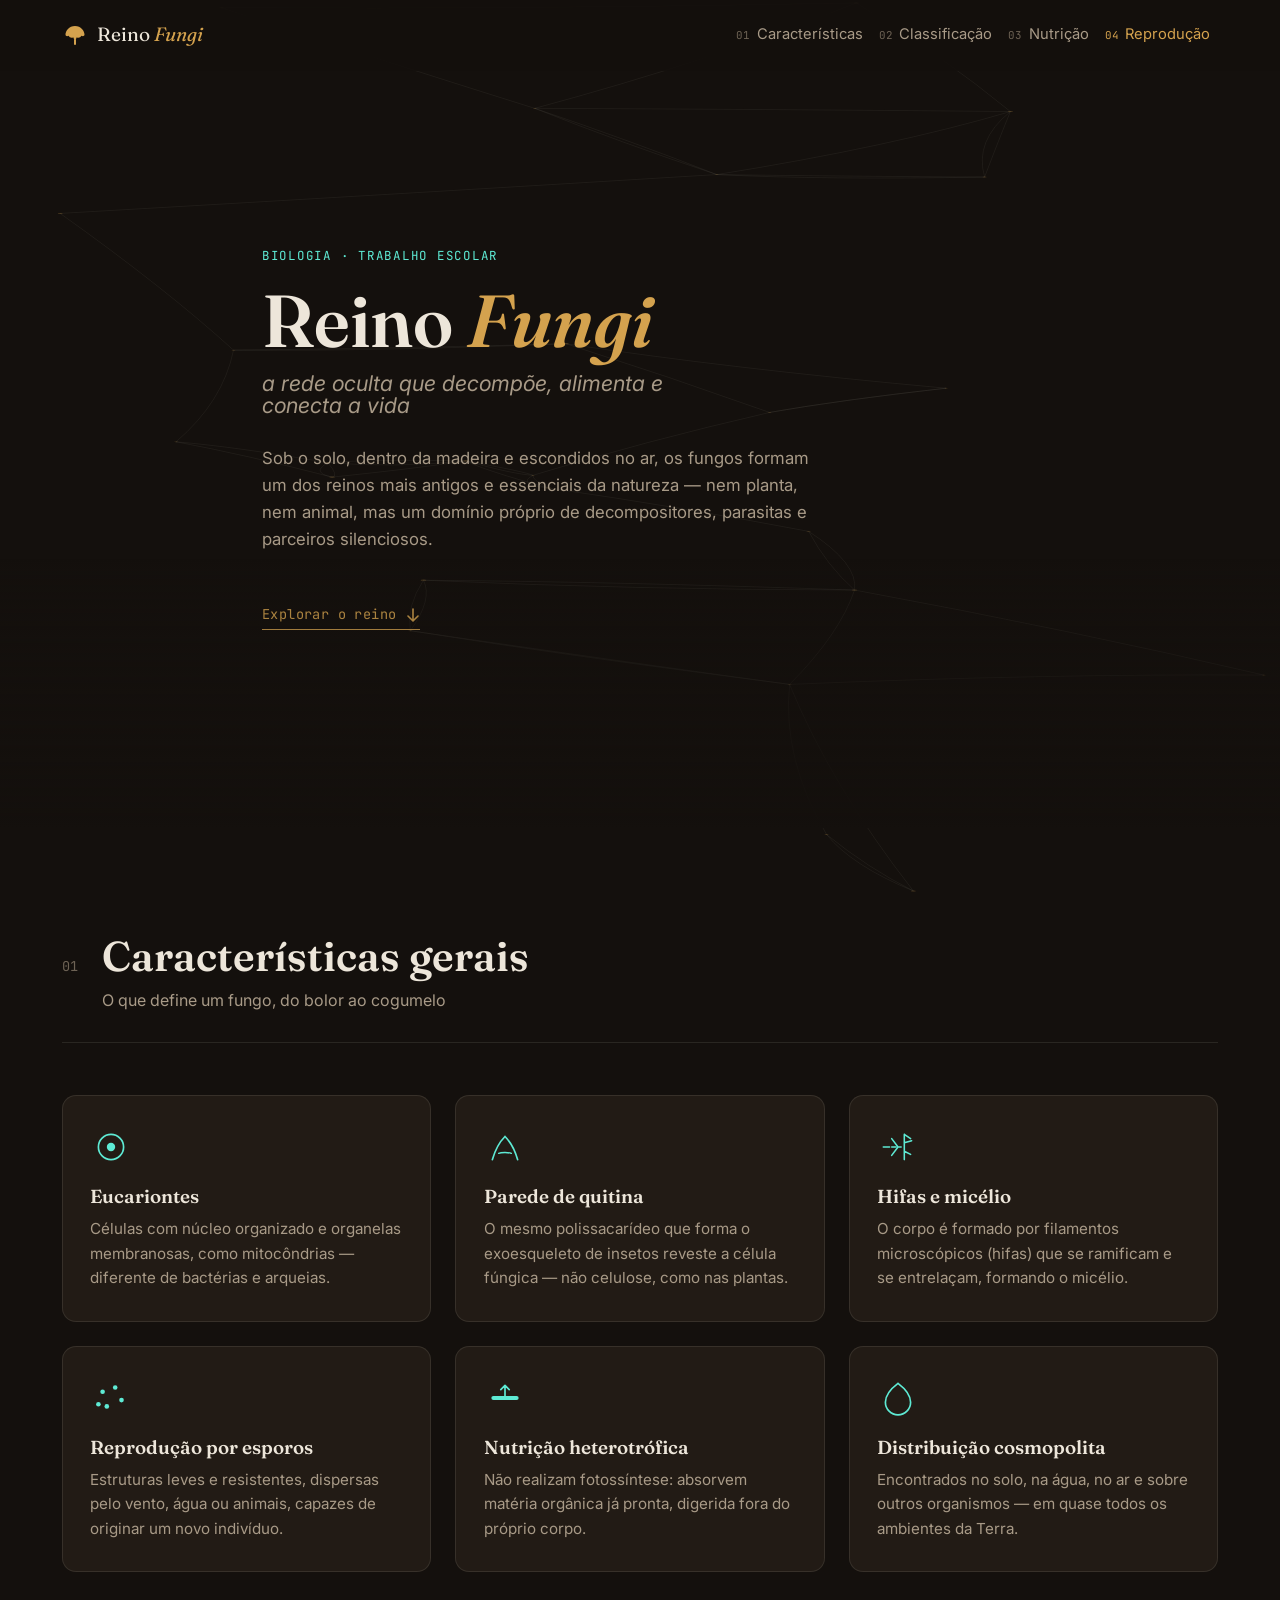
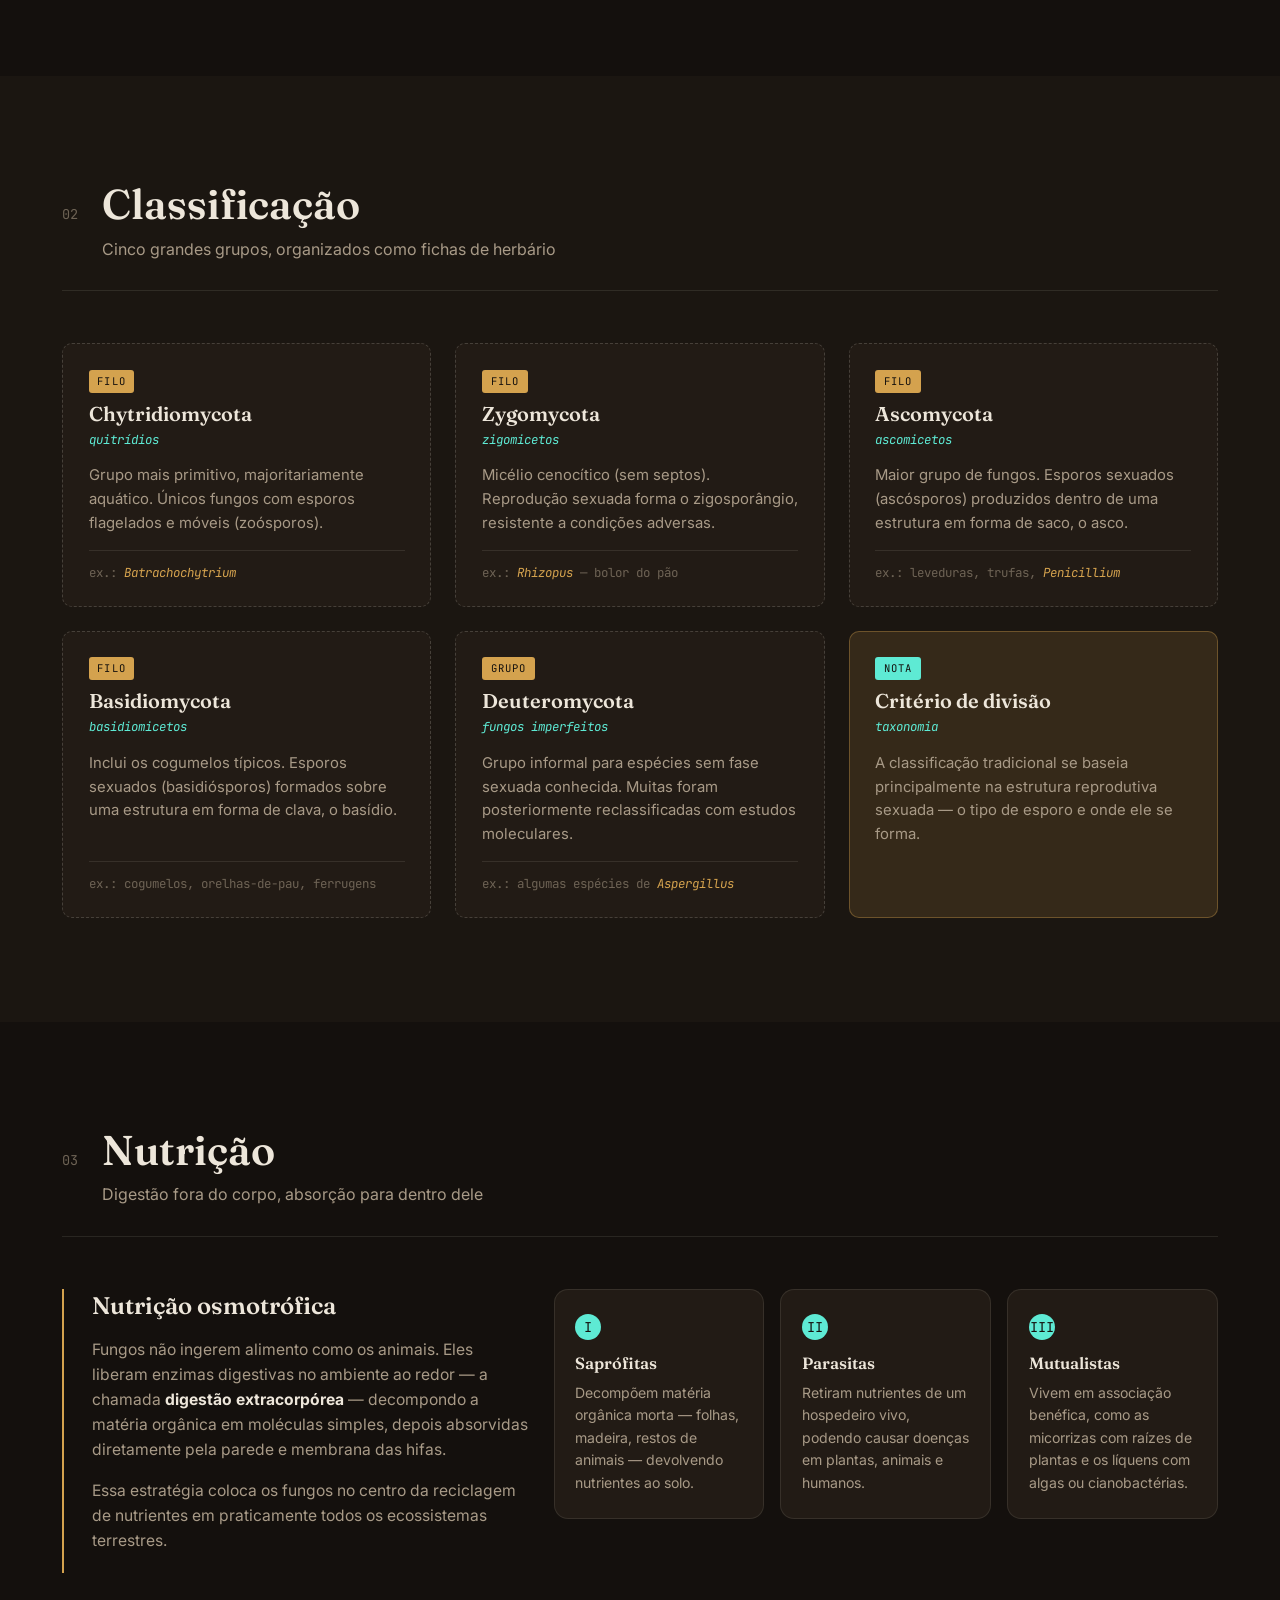
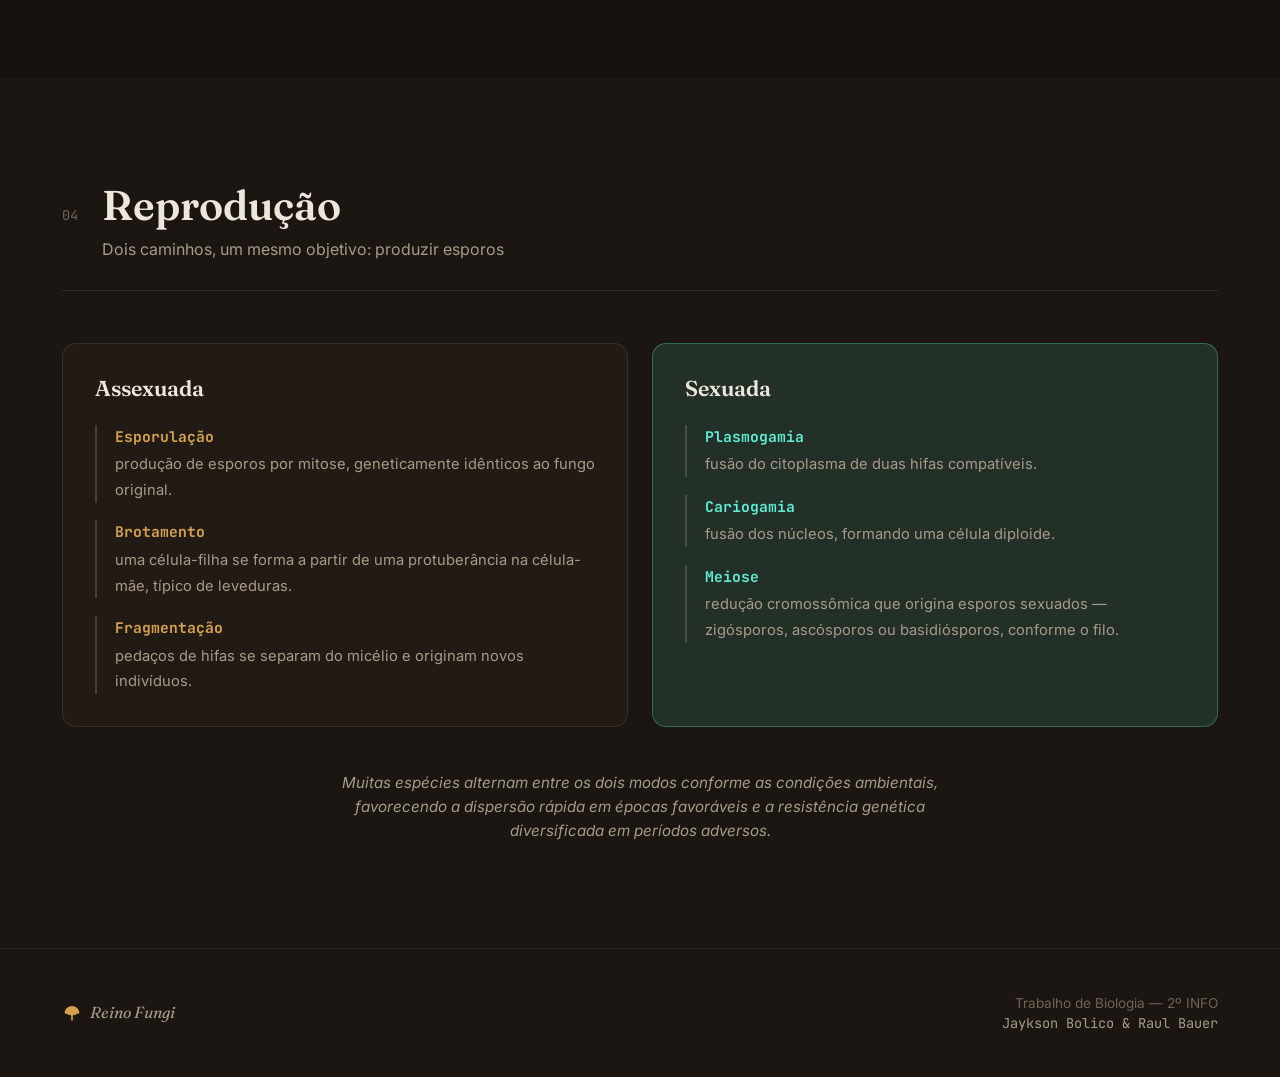
==== index.html @ 11df624f "feat: complete overhaul of index.html, added styling and interactivity - Updated index.html to inclu" ====
<!doctype html>
<html lang="pt-BR">
  <head>
    <meta charset="UTF-8" />
    <meta name="viewport" content="width=device-width, initial-scale=1.0" />
    <title>Reino Fungi — A Rede Oculta da Vida</title>
    <meta
      name="description"
      content="Um estudo visual sobre o Reino Fungi: características gerais, classificação, nutrição e reprodução."
    />

    <!-- Bootstrap 5 (framework delivery) -->
    <link
      href="https://cdn.jsdelivr.net/npm/bootstrap@5.3.3/dist/css/bootstrap.min.css"
      rel="stylesheet"
    />

    <!-- Google Fonts -->
    <link rel="preconnect" href="https://fonts.googleapis.com" />
    <link rel="preconnect" href="https://fonts.gstatic.com" crossorigin />
    <link
      href="https://fonts.googleapis.com/css2?family=Fraunces:ital,opsz,wght@0,9..144,300;0,9..144,450;0,9..144,600;0,9..144,700;1,9..144,450&family=Inter:wght@400;500;600&family=JetBrains+Mono:wght@400;500;600&display=swap"
      rel="stylesheet"
    />

    <link rel="stylesheet" href="./assets/css/index.css" />
  </head>
  <body>
    <!-- Mycelium background layer (decorative, drawn by JS) -->
    <svg id="mycelium-bg" aria-hidden="true"></svg>

    <!-- NAVBAR -->
    <nav class="navbar navbar-expand-lg fixed-top fungi-nav" id="mainNav">
      <div class="container">
        <a class="navbar-brand" href="#topo">
          <span class="brand-mark" aria-hidden="true">
            <svg width="26" height="26" viewBox="0 0 26 26" fill="none">
              <path
                d="M13 4C7 4 3.5 9 3.5 12.5C3.5 14 5 14.6 6.5 13.8C7.6 15.6 9.8 16.3 11.3 15.2C11.6 16.6 12.2 17.2 13 17.2C13.8 17.2 14.4 16.6 14.7 15.2C16.2 16.3 18.4 15.6 19.5 13.8C21 14.6 22.5 14 22.5 12.5C22.5 9 19 4 13 4Z"
                fill="currentColor"
              />
              <rect
                x="12"
                y="16.5"
                width="2"
                height="6.5"
                rx="1"
                fill="currentColor"
              />
            </svg>
          </span>
          <span class="brand-text">Reino <em>Fungi</em></span>
        </a>
        <button
          class="navbar-toggler"
          type="button"
          data-bs-toggle="collapse"
          data-bs-target="#navMenu"
          aria-controls="navMenu"
          aria-expanded="false"
          aria-label="Alternar navegação"
        >
          <span class="toggler-bar"></span>
          <span class="toggler-bar"></span>
          <span class="toggler-bar"></span>
        </button>
        <div class="collapse navbar-collapse" id="navMenu">
          <ul class="navbar-nav ms-auto">
            <li class="nav-item">
              <a class="nav-link" href="#caracteristicas"
                ><span class="nav-num">01</span> Características</a
              >
            </li>
            <li class="nav-item">
              <a class="nav-link" href="#classificacao"
                ><span class="nav-num">02</span> Classificação</a
              >
            </li>
            <li class="nav-item">
              <a class="nav-link" href="#nutricao"
                ><span class="nav-num">03</span> Nutrição</a
              >
            </li>
            <li class="nav-item">
              <a class="nav-link" href="#reproducao"
                ><span class="nav-num">04</span> Reprodução</a
              >
            </li>
          </ul>
        </div>
      </div>
    </nav>

    <!-- HERO -->
    <header id="topo" class="hero">
      <div class="container hero-inner">
        <p class="eyebrow reveal">Biologia · Trabalho Escolar</p>
        <h1 class="reveal">
          Reino <em>Fungi</em>
          <span class="hero-sub"
            >a rede oculta que decompõe, alimenta e conecta a vida</span
          >
        </h1>
        <p class="hero-lead reveal">
          Sob o solo, dentro da madeira e escondidos no ar, os fungos formam um
          dos reinos mais antigos e essenciais da natureza — nem planta, nem
          animal, mas um domínio próprio de decompositores, parasitas e
          parceiros silenciosos.
        </p>
        <a href="#caracteristicas" class="hero-cta reveal">
          Explorar o reino
          <svg width="14" height="14" viewBox="0 0 14 14">
            <path
              d="M7 1v11M2 8l5 5 5-5"
              stroke="currentColor"
              stroke-width="1.6"
              fill="none"
              stroke-linecap="round"
              stroke-linejoin="round"
            />
          </svg>
        </a>
      </div>
      <div class="hero-fade"></div>
    </header>

    <main>
      <!-- CARACTERÍSTICAS GERAIS -->
      <section id="caracteristicas" class="section">
        <div class="container">
          <div class="section-head reveal">
            <span class="section-num">01</span>
            <div>
              <h2>Características gerais</h2>
              <p class="section-kicker">
                O que define um fungo, do bolor ao cogumelo
              </p>
            </div>
          </div>

          <div class="row g-4 traits-grid">
            <div class="col-md-6 col-lg-4 reveal">
              <article class="trait-card">
                <div class="trait-icon">
                  <svg viewBox="0 0 40 40" fill="none">
                    <circle
                      cx="20"
                      cy="20"
                      r="12"
                      stroke="currentColor"
                      stroke-width="1.6"
                    />
                    <circle cx="20" cy="20" r="4" fill="currentColor" />
                  </svg>
                </div>
                <h3>Eucariontes</h3>
                <p>
                  Células com núcleo organizado e organelas membranosas, como
                  mitocôndrias — diferente de bactérias e arqueias.
                </p>
              </article>
            </div>

            <div class="col-md-6 col-lg-4 reveal">
              <article class="trait-card">
                <div class="trait-icon">
                  <svg viewBox="0 0 40 40" fill="none">
                    <path
                      d="M8 32c4-14 10-20 12-22 2 2 8 8 12 22"
                      stroke="currentColor"
                      stroke-width="1.6"
                      stroke-linecap="round"
                    />
                    <path
                      d="M14 26c2-1 10-1 12 0"
                      stroke="currentColor"
                      stroke-width="1.4"
                      stroke-linecap="round"
                    />
                  </svg>
                </div>
                <h3>Parede de quitina</h3>
                <p>
                  O mesmo polissacarídeo que forma o exoesqueleto de insetos
                  reveste a célula fúngica — não celulose, como nas plantas.
                </p>
              </article>
            </div>

            <div class="col-md-6 col-lg-4 reveal">
              <article class="trait-card">
                <div class="trait-icon">
                  <svg viewBox="0 0 40 40" fill="none">
                    <path
                      d="M6 20h6M14 20h4M20 20h3M14 12l6 8-6 8M26 8v24M26 8l6 4M26 16l7-2M26 24l6 3"
                      stroke="currentColor"
                      stroke-width="1.5"
                      stroke-linecap="round"
                      stroke-linejoin="round"
                    />
                  </svg>
                </div>
                <h3>Hifas e micélio</h3>
                <p>
                  O corpo é formado por filamentos microscópicos (hifas) que se
                  ramificam e se entrelaçam, formando o micélio.
                </p>
              </article>
            </div>

            <div class="col-md-6 col-lg-4 reveal">
              <article class="trait-card">
                <div class="trait-icon">
                  <svg viewBox="0 0 40 40" fill="none">
                    <circle cx="12" cy="14" r="2.2" fill="currentColor" />
                    <circle cx="24" cy="10" r="2.2" fill="currentColor" />
                    <circle cx="30" cy="22" r="2.2" fill="currentColor" />
                    <circle cx="16" cy="28" r="2.2" fill="currentColor" />
                    <circle cx="8" cy="26" r="2.2" fill="currentColor" />
                  </svg>
                </div>
                <h3>Reprodução por esporos</h3>
                <p>
                  Estruturas leves e resistentes, dispersas pelo vento, água ou
                  animais, capazes de originar um novo indivíduo.
                </p>
              </article>
            </div>

            <div class="col-md-6 col-lg-4 reveal">
              <article class="trait-card">
                <div class="trait-icon">
                  <svg viewBox="0 0 40 40" fill="none">
                    <rect
                      x="7"
                      y="18"
                      width="26"
                      height="4"
                      rx="2"
                      fill="currentColor"
                    />
                    <path
                      d="M20 18V9M16 12l4-4 4 4"
                      stroke="currentColor"
                      stroke-width="1.6"
                      fill="none"
                      stroke-linecap="round"
                      stroke-linejoin="round"
                    />
                  </svg>
                </div>
                <h3>Nutrição heterotrófica</h3>
                <p>
                  Não realizam fotossíntese: absorvem matéria orgânica já
                  pronta, digerida fora do próprio corpo.
                </p>
              </article>
            </div>

            <div class="col-md-6 col-lg-4 reveal">
              <article class="trait-card">
                <div class="trait-icon">
                  <svg viewBox="0 0 40 40" fill="none">
                    <path
                      d="M20 6c-8 6-12 12-12 18a12 12 0 0024 0c0-6-4-12-12-18z"
                      stroke="currentColor"
                      stroke-width="1.6"
                    />
                  </svg>
                </div>
                <h3>Distribuição cosmopolita</h3>
                <p>
                  Encontrados no solo, na água, no ar e sobre outros organismos
                  — em quase todos os ambientes da Terra.
                </p>
              </article>
            </div>
          </div>
        </div>
      </section>

      <!-- CLASSIFICAÇÃO -->
      <section id="classificacao" class="section section-alt">
        <div class="container">
          <div class="section-head reveal">
            <span class="section-num">02</span>
            <div>
              <h2>Classificação</h2>
              <p class="section-kicker">
                Cinco grandes grupos, organizados como fichas de herbário
              </p>
            </div>
          </div>

          <div class="row g-4">
            <div class="col-md-6 col-lg-4 reveal">
              <article class="specimen-card">
                <header>
                  <span class="specimen-tag">Filo</span>
                  <h3>Chytridiomycota</h3>
                  <span class="specimen-common">quitrídios</span>
                </header>
                <p>
                  Grupo mais primitivo, majoritariamente aquático. Únicos fungos
                  com esporos flagelados e móveis (zoósporos).
                </p>
                <footer>ex.: <em>Batrachochytrium</em></footer>
              </article>
            </div>

            <div class="col-md-6 col-lg-4 reveal">
              <article class="specimen-card">
                <header>
                  <span class="specimen-tag">Filo</span>
                  <h3>Zygomycota</h3>
                  <span class="specimen-common">zigomicetos</span>
                </header>
                <p>
                  Micélio cenocítico (sem septos). Reprodução sexuada forma o
                  zigosporângio, resistente a condições adversas.
                </p>
                <footer>ex.: <em>Rhizopus</em> — bolor do pão</footer>
              </article>
            </div>

            <div class="col-md-6 col-lg-4 reveal">
              <article class="specimen-card">
                <header>
                  <span class="specimen-tag">Filo</span>
                  <h3>Ascomycota</h3>
                  <span class="specimen-common">ascomicetos</span>
                </header>
                <p>
                  Maior grupo de fungos. Esporos sexuados (ascósporos)
                  produzidos dentro de uma estrutura em forma de saco, o asco.
                </p>
                <footer>ex.: leveduras, trufas, <em>Penicillium</em></footer>
              </article>
            </div>

            <div class="col-md-6 col-lg-4 reveal">
              <article class="specimen-card">
                <header>
                  <span class="specimen-tag">Filo</span>
                  <h3>Basidiomycota</h3>
                  <span class="specimen-common">basidiomicetos</span>
                </header>
                <p>
                  Inclui os cogumelos típicos. Esporos sexuados (basidiósporos)
                  formados sobre uma estrutura em forma de clava, o basídio.
                </p>
                <footer>ex.: cogumelos, orelhas-de-pau, ferrugens</footer>
              </article>
            </div>

            <div class="col-md-6 col-lg-4 reveal">
              <article class="specimen-card">
                <header>
                  <span class="specimen-tag">Grupo</span>
                  <h3>Deuteromycota</h3>
                  <span class="specimen-common">fungos imperfeitos</span>
                </header>
                <p>
                  Grupo informal para espécies sem fase sexuada conhecida.
                  Muitas foram posteriormente reclassificadas com estudos
                  moleculares.
                </p>
                <footer>ex.: algumas espécies de <em>Aspergillus</em></footer>
              </article>
            </div>

            <div class="col-md-6 col-lg-4 reveal">
              <article class="specimen-card specimen-note">
                <header>
                  <span class="specimen-tag">Nota</span>
                  <h3>Critério de divisão</h3>
                  <span class="specimen-common">taxonomia</span>
                </header>
                <p>
                  A classificação tradicional se baseia principalmente na
                  estrutura reprodutiva sexuada — o tipo de esporo e onde ele se
                  forma.
                </p>
              </article>
            </div>
          </div>
        </div>
      </section>

      <!-- NUTRIÇÃO -->
      <section id="nutricao" class="section">
        <div class="container">
          <div class="section-head reveal">
            <span class="section-num">03</span>
            <div>
              <h2>Nutrição</h2>
              <p class="section-kicker">
                Digestão fora do corpo, absorção para dentro dele
              </p>
            </div>
          </div>

          <div class="row g-4 align-items-stretch">
            <div class="col-lg-5 reveal">
              <div class="nutri-explainer">
                <h3>Nutrição osmotrófica</h3>
                <p>
                  Fungos não ingerem alimento como os animais. Eles liberam
                  enzimas digestivas no ambiente ao redor — a chamada
                  <strong>digestão extracorpórea</strong> — decompondo a matéria
                  orgânica em moléculas simples, depois absorvidas diretamente
                  pela parede e membrana das hifas.
                </p>
                <p>
                  Essa estratégia coloca os fungos no centro da reciclagem de
                  nutrientes em praticamente todos os ecossistemas terrestres.
                </p>
              </div>
            </div>

            <div class="col-lg-7 reveal">
              <div class="row g-3">
                <div class="col-sm-4">
                  <div class="mode-card">
                    <span class="mode-index">I</span>
                    <h4>Saprófitas</h4>
                    <p>
                      Decompõem matéria orgânica morta — folhas, madeira, restos
                      de animais — devolvendo nutrientes ao solo.
                    </p>
                  </div>
                </div>
                <div class="col-sm-4">
                  <div class="mode-card">
                    <span class="mode-index">II</span>
                    <h4>Parasitas</h4>
                    <p>
                      Retiram nutrientes de um hospedeiro vivo, podendo causar
                      doenças em plantas, animais e humanos.
                    </p>
                  </div>
                </div>
                <div class="col-sm-4">
                  <div class="mode-card">
                    <span class="mode-index">III</span>
                    <h4>Mutualistas</h4>
                    <p>
                      Vivem em associação benéfica, como as micorrizas com
                      raízes de plantas e os líquens com algas ou
                      cianobactérias.
                    </p>
                  </div>
                </div>
              </div>
            </div>
          </div>
        </div>
      </section>

      <!-- REPRODUÇÃO -->
      <section id="reproducao" class="section section-alt">
        <div class="container">
          <div class="section-head reveal">
            <span class="section-num">04</span>
            <div>
              <h2>Reprodução</h2>
              <p class="section-kicker">
                Dois caminhos, um mesmo objetivo: produzir esporos
              </p>
            </div>
          </div>

          <div class="row g-4">
            <div class="col-lg-6 reveal">
              <div class="repro-panel">
                <h3>Assexuada</h3>
                <ul class="repro-list">
                  <li>
                    <strong>Esporulação</strong>
                    <span
                      >produção de esporos por mitose, geneticamente idênticos
                      ao fungo original.</span
                    >
                  </li>
                  <li>
                    <strong>Brotamento</strong>
                    <span
                      >uma célula-filha se forma a partir de uma protuberância
                      na célula-mãe, típico de leveduras.</span
                    >
                  </li>
                  <li>
                    <strong>Fragmentação</strong>
                    <span
                      >pedaços de hifas se separam do micélio e originam novos
                      indivíduos.</span
                    >
                  </li>
                </ul>
              </div>
            </div>

            <div class="col-lg-6 reveal">
              <div class="repro-panel repro-panel-accent">
                <h3>Sexuada</h3>
                <ul class="repro-list">
                  <li>
                    <strong>Plasmogamia</strong>
                    <span>fusão do citoplasma de duas hifas compatíveis.</span>
                  </li>
                  <li>
                    <strong>Cariogamia</strong>
                    <span
                      >fusão dos núcleos, formando uma célula diploide.</span
                    >
                  </li>
                  <li>
                    <strong>Meiose</strong>
                    <span
                      >redução cromossômica que origina esporos sexuados —
                      zigósporos, ascósporos ou basidiósporos, conforme o
                      filo.</span
                    >
                  </li>
                </ul>
              </div>
            </div>
          </div>

          <p class="repro-footnote reveal">
            Muitas espécies alternam entre os dois modos conforme as condições
            ambientais, favorecendo a dispersão rápida em épocas favoráveis e a
            resistência genética diversificada em períodos adversos.
          </p>
        </div>
      </section>
    </main>

    <!-- FOOTER -->
    <footer class="site-footer">
      <div class="container footer-inner">
        <div class="footer-brand">
          <span class="brand-mark" aria-hidden="true">
            <svg width="20" height="20" viewBox="0 0 26 26" fill="none">
              <path
                d="M13 4C7 4 3.5 9 3.5 12.5C3.5 14 5 14.6 6.5 13.8C7.6 15.6 9.8 16.3 11.3 15.2C11.6 16.6 12.2 17.2 13 17.2C13.8 17.2 14.4 16.6 14.7 15.2C16.2 16.3 18.4 15.6 19.5 13.8C21 14.6 22.5 14 22.5 12.5C22.5 9 19 4 13 4Z"
                fill="currentColor"
              />
              <rect
                x="12"
                y="16.5"
                width="2"
                height="6.5"
                rx="1"
                fill="currentColor"
              />
            </svg>
          </span>
          <span>Reino Fungi</span>
        </div>
        <p class="footer-credits">
          Trabalho de Biologia — 2º INFO<br />
          <span>Jaykson Bolico &amp; Raul Bauer</span>
        </p>
      </div>
    </footer>

    <script src="https://cdn.jsdelivr.net/npm/bootstrap@5.3.3/dist/js/bootstrap.bundle.min.js"></script>
    <script src="./assets/js/main.js"></script>
  </body>
</html>
---- assets/css/index.css ----
/* ==========================================================================
   REINO FUNGI — design tokens
   ========================================================================== */
:root {
  --bg:          #14100D;
  --bg-alt:      #1B1611;
  --surface:     #221B15;
  --surface-2:   #2A2118;
  --line:        rgba(237, 230, 218, 0.10);
  --line-strong: rgba(237, 230, 218, 0.18);

  --text:        #EDE6DA;
  --text-dim:    #A89A87;
  --text-faint:  #6E6355;

  --amber:       #D4A24E;
  --amber-soft:  rgba(212, 162, 78, 0.14);
  --teal:        #5EEAD4;
  --teal-soft:   rgba(94, 234, 212, 0.12);
  --rust:        #B06A4C;
  --moss:        #445A46;

  --font-display: 'Fraunces', serif;
  --font-body:    'Inter', sans-serif;
  --font-mono:    'JetBrains Mono', monospace;

  --container-pad: 1.5rem;
  --radius: 14px;
}

* { box-sizing: border-box; }

html { scroll-behavior: smooth; }

@media (prefers-reduced-motion: reduce) {
  html { scroll-behavior: auto; }
  *, *::before, *::after { animation-duration: 0.001ms !important; animation-iteration-count: 1 !important; transition-duration: 0.001ms !important; }
}

body {
  background: var(--bg);
  color: var(--text);
  font-family: var(--font-body);
  font-size: 16px;
  line-height: 1.6;
  -webkit-font-smoothing: antialiased;
  overflow-x: hidden;
}

.container { max-width: 1180px; }

h1, h2, h3, h4 { font-family: var(--font-display); color: var(--text); margin: 0; }
em { font-style: italic; color: var(--amber); }

a { color: inherit; text-decoration: none; }

/* focus visibility */
a:focus-visible, button:focus-visible {
  outline: 2px solid var(--teal);
  outline-offset: 3px;
  border-radius: 4px;
}

/* ==========================================================================
   Decorative mycelium background
   ========================================================================== */
#mycelium-bg {
  position: fixed;
  inset: 0;
  width: 100%;
  height: 100%;
  z-index: 0;
  pointer-events: none;
  opacity: 0.5;
}
#mycelium-bg path {
  fill: none;
  stroke: var(--line-strong);
  stroke-width: 1;
}
#mycelium-bg circle {
  fill: var(--amber);
  opacity: 0.5;
}

main, header, footer, nav { position: relative; z-index: 1; }

/* ==========================================================================
   Navbar
   ========================================================================== */
.fungi-nav {
  background: rgba(20, 16, 13, 0.72);
  backdrop-filter: blur(14px);
  -webkit-backdrop-filter: blur(14px);
  border-bottom: 1px solid transparent;
  padding: 0.9rem 0;
  transition: border-color 0.3s ease, background 0.3s ease, padding 0.3s ease;
}
.fungi-nav.scrolled {
  border-bottom-color: var(--line);
  padding: 0.6rem 0;
  background: rgba(20, 16, 13, 0.92);
}

.navbar-brand {
  display: flex;
  align-items: center;
  gap: 0.55rem;
  font-family: var(--font-display);
  font-size: 1.2rem;
  color: var(--text);
}
.brand-mark { color: var(--amber); display: inline-flex; }
.brand-text em { font-style: italic; }

.navbar-toggler {
  border: 1px solid var(--line-strong);
  padding: 0.4rem 0.55rem;
  border-radius: 8px;
  background: transparent;
}
.navbar-toggler:focus { box-shadow: none; }
.toggler-bar {
  display: block;
  width: 18px;
  height: 1.5px;
  background: var(--text);
  margin: 3.5px 0;
}

.navbar-nav .nav-link {
  color: var(--text-dim);
  font-size: 0.92rem;
  padding: 0.5rem 1rem;
  display: flex;
  align-items: baseline;
  gap: 0.4rem;
  transition: color 0.2s ease;
}
.nav-num {
  font-family: var(--font-mono);
  font-size: 0.68rem;
  color: var(--text-faint);
}
.navbar-nav .nav-link:hover,
.navbar-nav .nav-link.active {
  color: var(--amber);
}
.navbar-nav .nav-link.active .nav-num { color: var(--amber); }

/* ==========================================================================
   Hero
   ========================================================================== */
.hero {
  min-height: 92vh;
  display: flex;
  align-items: center;
  padding: 7rem 0 4rem;
  position: relative;
}
.hero-inner { max-width: 780px; }

.eyebrow {
  font-family: var(--font-mono);
  font-size: 0.78rem;
  letter-spacing: 0.14em;
  text-transform: uppercase;
  color: var(--teal);
  margin-bottom: 1.1rem;
}

.hero h1 {
  font-size: clamp(2.6rem, 6vw, 4.6rem);
  line-height: 1.04;
  font-weight: 600;
  color: var(--text);
}
.hero-sub {
  display: block;
  font-family: var(--font-body);
  font-style: italic;
  font-weight: 400;
  font-size: clamp(1.05rem, 2vw, 1.35rem);
  color: var(--text-dim);
  margin-top: 0.75rem;
  max-width: 32ch;
}

.hero-lead {
  margin-top: 1.75rem;
  max-width: 52ch;
  color: var(--text-dim);
  font-size: 1.05rem;
}

.hero-cta {
  margin-top: 2.25rem;
  display: inline-flex;
  align-items: center;
  gap: 0.6rem;
  font-family: var(--font-mono);
  font-size: 0.85rem;
  letter-spacing: 0.03em;
  color: var(--amber);
  border-bottom: 1px solid var(--amber);
  padding-bottom: 3px;
  transition: gap 0.25s ease, color 0.25s ease;
}
.hero-cta svg { animation: bob 2.2s ease-in-out infinite; }
.hero-cta:hover { gap: 0.9rem; color: var(--teal); }

@keyframes bob {
  0%, 100% { transform: translateY(0); }
  50% { transform: translateY(4px); }
}

.hero-fade {
  position: absolute;
  left: 0; right: 0; bottom: 0;
  height: 30vh;
  background: linear-gradient(to bottom, transparent, var(--bg));
  pointer-events: none;
}

/* ==========================================================================
   Sections — shared
   ========================================================================== */
.section { padding: 6.5rem 0; }
.section-alt { background: var(--bg-alt); }

.section-head {
  display: flex;
  gap: 1.5rem;
  align-items: baseline;
  margin-bottom: 3.25rem;
  padding-bottom: 1.75rem;
  border-bottom: 1px solid var(--line);
}
.section-num {
  font-family: var(--font-mono);
  font-size: 0.85rem;
  color: var(--text-faint);
  flex-shrink: 0;
}
.section-head h2 {
  font-size: clamp(1.9rem, 3.4vw, 2.6rem);
  font-weight: 600;
}
.section-kicker {
  margin: 0.4rem 0 0;
  color: var(--text-dim);
  font-size: 1rem;
}

/* reveal-on-scroll */
.reveal {
  opacity: 0;
  transform: translateY(18px);
  transition: opacity 0.7s ease, transform 0.7s ease;
}
.reveal.is-visible {
  opacity: 1;
  transform: translateY(0);
}

/* ==========================================================================
   Características — trait cards
   ========================================================================== */
.trait-card {
  height: 100%;
  background: var(--surface);
  border: 1px solid var(--line);
  border-radius: var(--radius);
  padding: 1.9rem 1.7rem;
  transition: border-color 0.25s ease, transform 0.25s ease, background 0.25s ease;
}
.trait-card:hover {
  border-color: var(--line-strong);
  transform: translateY(-3px);
  background: var(--surface-2);
}
.trait-icon {
  width: 42px; height: 42px;
  color: var(--teal);
  margin-bottom: 1.1rem;
}
.trait-icon svg { width: 100%; height: 100%; }
.trait-card h3 {
  font-size: 1.18rem;
  font-weight: 600;
  margin-bottom: 0.55rem;
}
.trait-card p {
  color: var(--text-dim);
  font-size: 0.95rem;
  margin: 0;
}

/* ==========================================================================
   Classificação — specimen cards (herbarium label aesthetic)
   ========================================================================== */
.specimen-card {
  height: 100%;
  background: var(--surface);
  border: 1px dashed var(--line-strong);
  border-radius: 10px;
  padding: 1.6rem 1.6rem 1.4rem;
  display: flex;
  flex-direction: column;
  gap: 0.9rem;
}
.specimen-card header { display: flex; flex-direction: column; gap: 0.25rem; }
.specimen-tag {
  align-self: flex-start;
  font-family: var(--font-mono);
  font-size: 0.66rem;
  letter-spacing: 0.1em;
  text-transform: uppercase;
  color: var(--bg);
  background: var(--amber);
  padding: 0.18rem 0.55rem;
  border-radius: 3px;
  margin-bottom: 0.35rem;
}
.specimen-card h3 {
  font-size: 1.25rem;
  font-weight: 600;
}
.specimen-common {
  font-family: var(--font-mono);
  font-size: 0.78rem;
  color: var(--teal);
  font-style: italic;
}
.specimen-card p {
  color: var(--text-dim);
  font-size: 0.93rem;
  margin: 0;
  flex-grow: 1;
}
.specimen-card footer {
  font-family: var(--font-mono);
  font-size: 0.78rem;
  color: var(--text-faint);
  border-top: 1px solid var(--line);
  padding-top: 0.75rem;
}
.specimen-note { border-style: solid; background: var(--amber-soft); border-color: rgba(212,162,78,0.35); }
.specimen-note .specimen-tag { background: var(--teal); }

/* ==========================================================================
   Nutrição
   ========================================================================== */
.nutri-explainer {
  height: 100%;
  border-left: 2px solid var(--amber);
  padding: 0.2rem 0 0.2rem 1.75rem;
}
.nutri-explainer h3 {
  font-size: 1.5rem;
  font-weight: 600;
  margin-bottom: 1rem;
}
.nutri-explainer p {
  color: var(--text-dim);
  font-size: 0.98rem;
}
.nutri-explainer p + p { margin-top: 1rem; }
.nutri-explainer strong { color: var(--text); }

.mode-card {
  height: 100%;
  background: var(--surface);
  border: 1px solid var(--line);
  border-radius: var(--radius);
  padding: 1.5rem 1.3rem;
}
.mode-index {
  display: inline-block;
  font-family: var(--font-mono);
  font-size: 0.85rem;
  color: var(--bg);
  background: var(--teal);
  width: 26px; height: 26px;
  line-height: 26px;
  text-align: center;
  border-radius: 50%;
  margin-bottom: 0.9rem;
}
.mode-card h4 {
  font-size: 1.02rem;
  font-weight: 600;
  margin-bottom: 0.5rem;
}
.mode-card p {
  color: var(--text-dim);
  font-size: 0.88rem;
  margin: 0;
}

/* ==========================================================================
   Reprodução
   ========================================================================== */
.repro-panel {
  height: 100%;
  background: var(--surface);
  border: 1px solid var(--line);
  border-radius: var(--radius);
  padding: 2rem;
}
.repro-panel-accent {
  border-color: rgba(94, 234, 212, 0.3);
  background: var(--teal-soft);
}
.repro-panel h3 {
  font-size: 1.35rem;
  font-weight: 600;
  margin-bottom: 1.4rem;
}
.repro-list {
  list-style: none;
  margin: 0; padding: 0;
  display: flex;
  flex-direction: column;
  gap: 1.1rem;
}
.repro-list li {
  padding-left: 1.1rem;
  border-left: 2px solid var(--line-strong);
}
.repro-list strong {
  display: block;
  font-family: var(--font-mono);
  font-size: 0.92rem;
  color: var(--amber);
  margin-bottom: 0.2rem;
}
.repro-panel-accent .repro-list strong { color: var(--teal); }
.repro-list span {
  color: var(--text-dim);
  font-size: 0.92rem;
}

.repro-footnote {
  margin: 2.75rem auto 0;
  max-width: 62ch;
  color: var(--text-dim);
  font-style: italic;
  font-size: 0.95rem;
  text-align: center;
}

/* ==========================================================================
   Footer
   ========================================================================== */
.site-footer {
  border-top: 1px solid var(--line);
  padding: 2.75rem 0;
  background: var(--bg-alt);
}
.footer-inner {
  display: flex;
  flex-wrap: wrap;
  gap: 1rem;
  align-items: center;
  justify-content: space-between;
}
.footer-brand {
  display: flex;
  align-items: center;
  gap: 0.5rem;
  font-family: var(--font-display);
  font-style: italic;
  color: var(--text-dim);
}
.footer-brand .brand-mark { color: var(--amber); }
.footer-credits {
  margin: 0;
  text-align: right;
  font-size: 0.85rem;
  color: var(--text-faint);
  line-height: 1.5;
}
.footer-credits span {
  font-family: var(--font-mono);
  color: var(--text-dim);
}

/* ==========================================================================
   Responsive tweaks
   ========================================================================== */
@media (max-width: 991.98px) {
  .navbar-collapse {
    margin-top: 1rem;
    border-top: 1px solid var(--line);
    padding-top: 0.75rem;
  }
  .navbar-nav .nav-link { padding: 0.65rem 0.25rem; }
}

@media (max-width: 767.98px) {
  .hero { min-height: auto; padding: 6.5rem 0 3.5rem; }
  .section { padding: 4.5rem 0; }
  .section-head { flex-direction: column; gap: 0.4rem; }
  .footer-inner { flex-direction: column; text-align: center; }
  .footer-credits { text-align: center; }
}

@media (max-width: 575.98px) {
  :root { --container-pad: 1rem; }
  .hero-lead { font-size: 0.98rem; }
  .specimen-card, .trait-card, .repro-panel { padding: 1.4rem; }
}
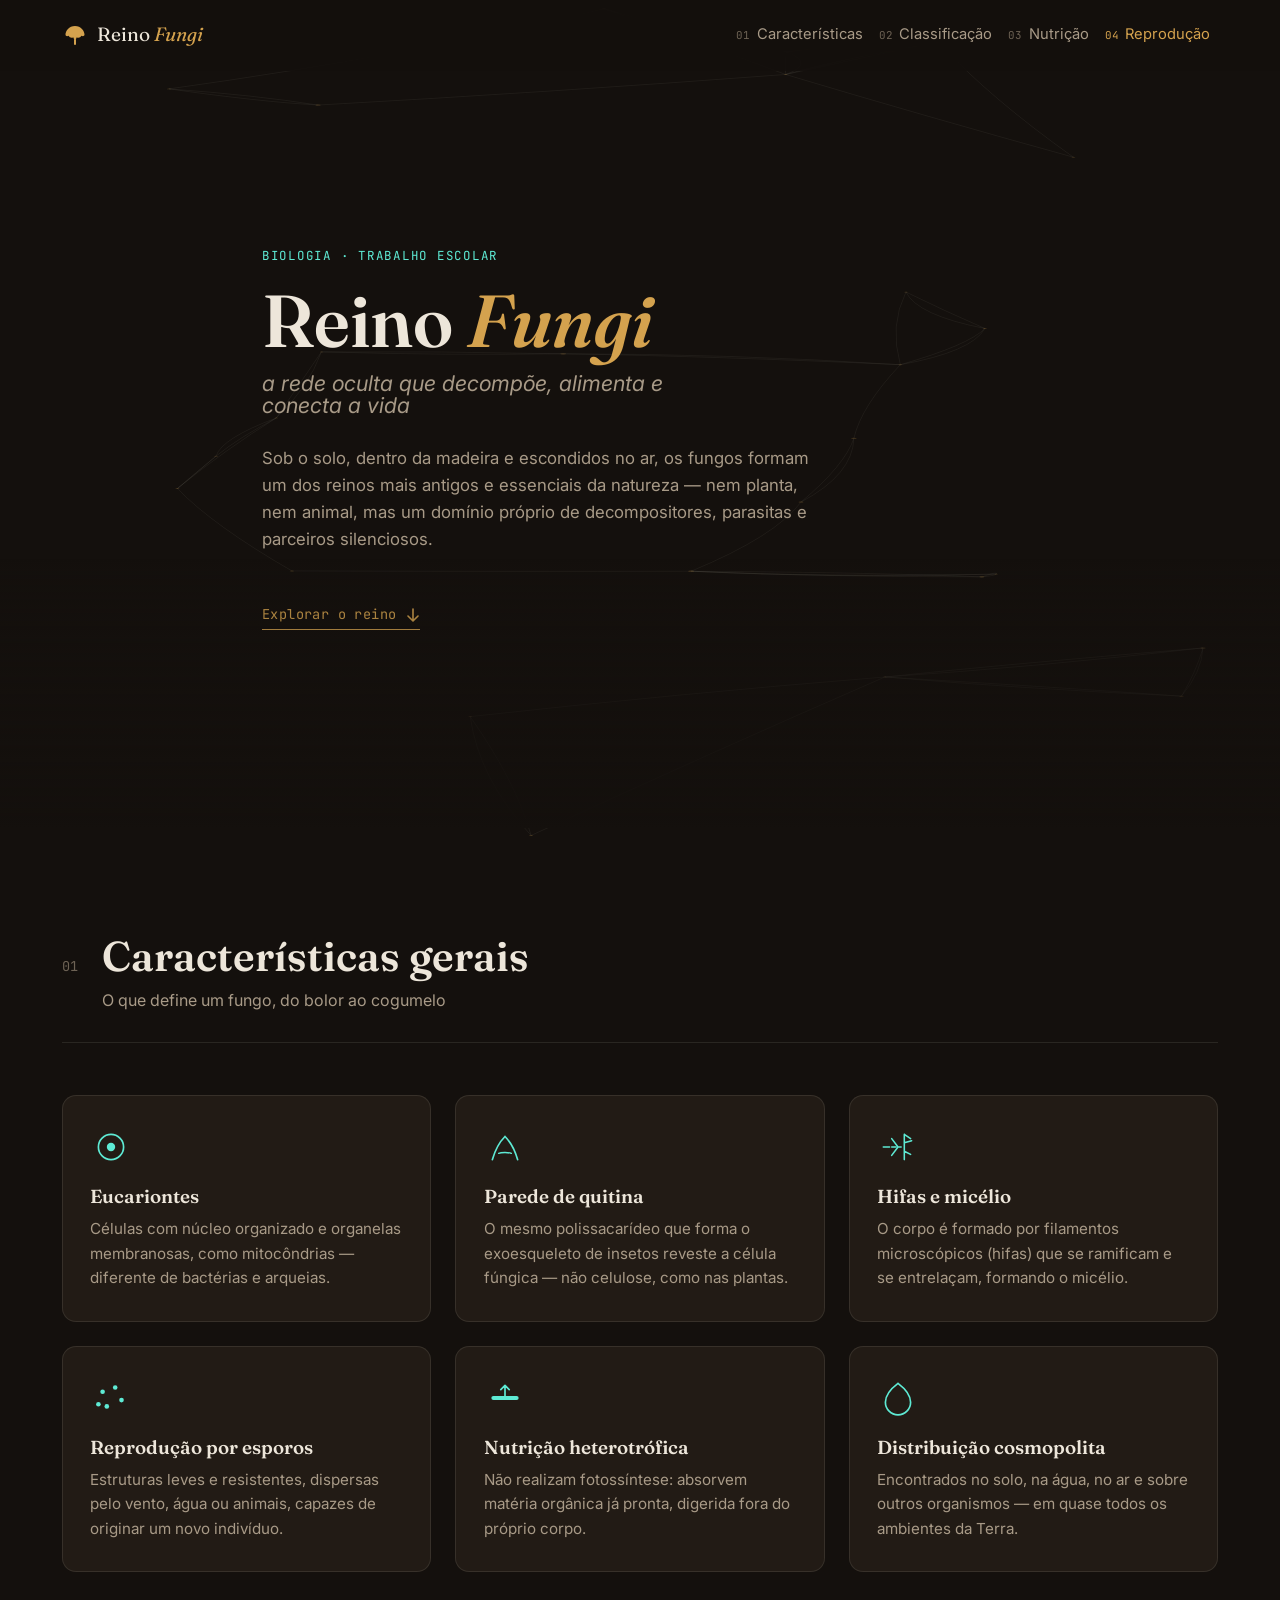
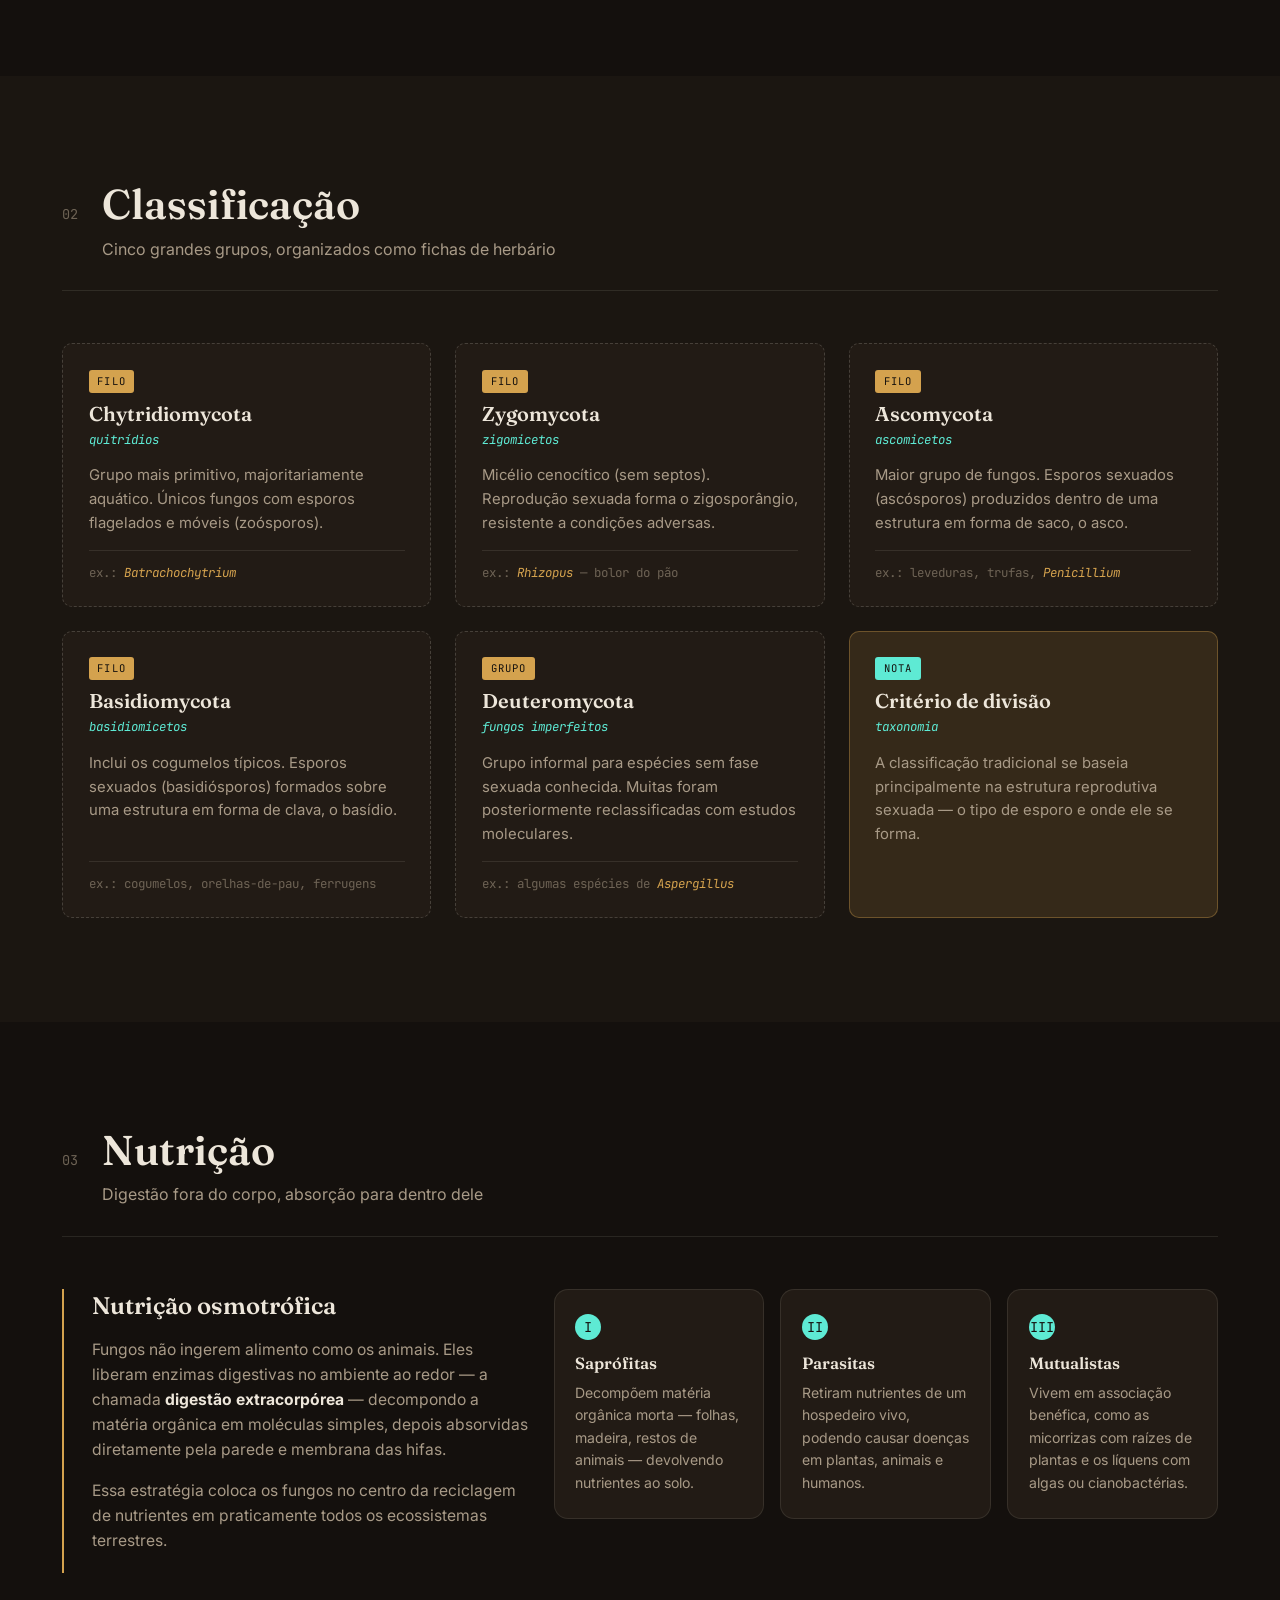
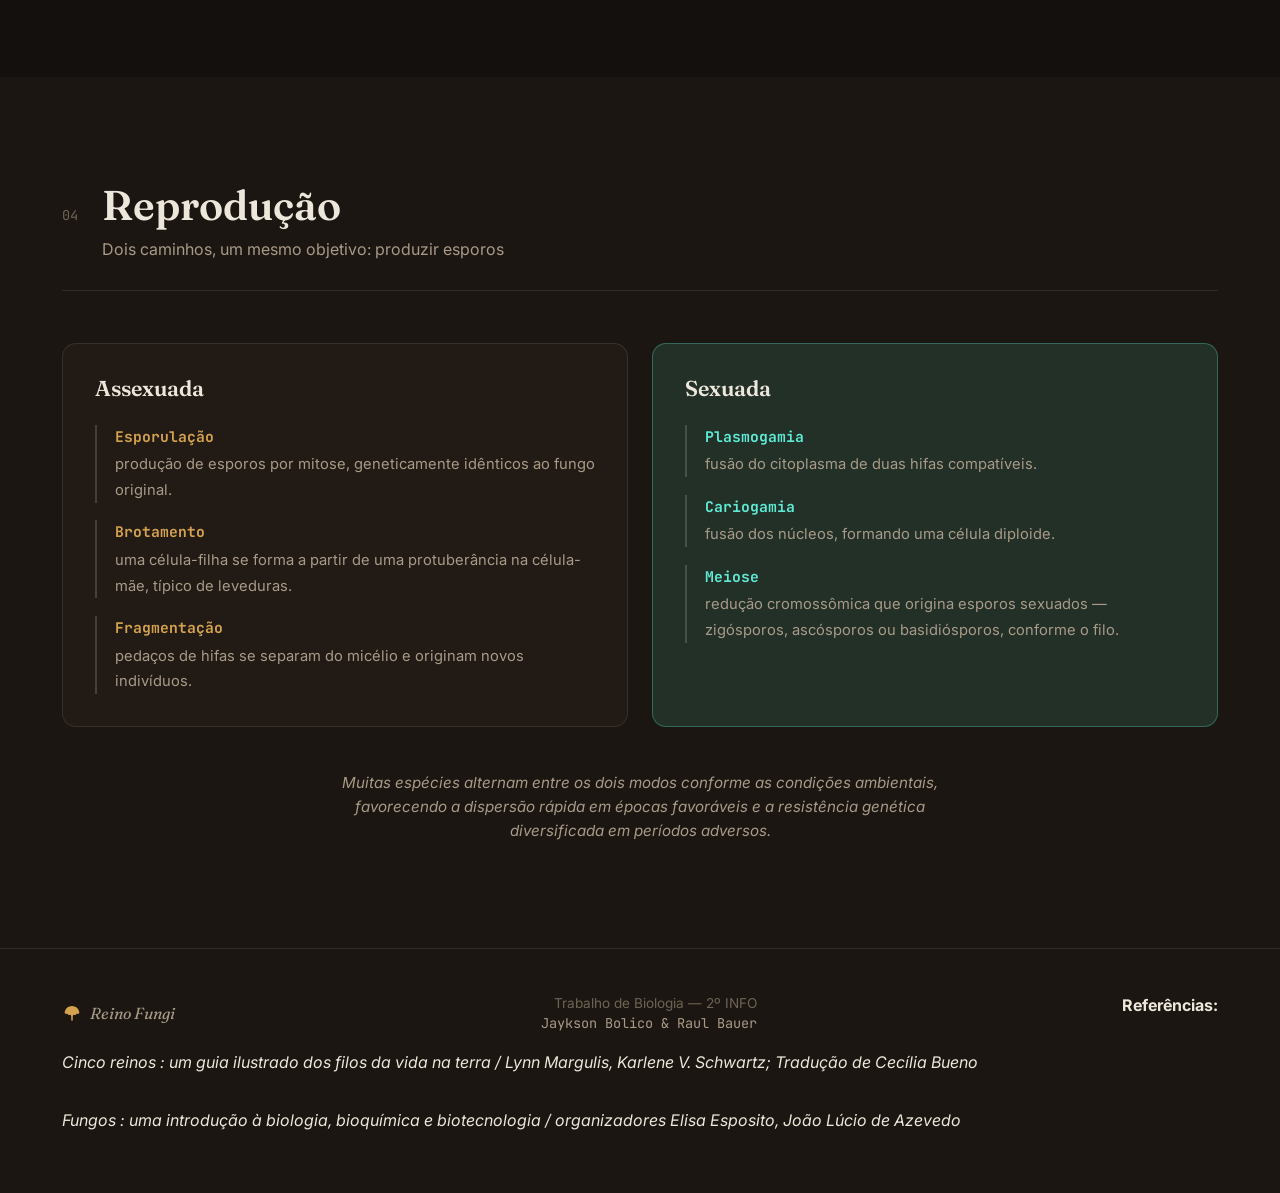
==== commit 52063476: "fix: comment out media query for reduced motion and add references to footer" ====
--- a/index.html
+++ b/index.html
@@ -562,9 +562,11 @@
           Trabalho de Biologia — 2º INFO<br />
           <span>Jaykson Bolico &amp; Raul Bauer</span>
         </p>
+        <p><b>Referências:</b></p>
+        <p><i>Cinco reinos : um guia ilustrado dos filos da vida na terra / Lynn Margulis, Karlene V. Schwartz; Tradução de Cecília Bueno</i></p>
+        <p><i>Fungos : uma introdução à biologia, bioquímica e biotecnologia / organizadores Elisa Esposito, João Lúcio de Azevedo</i></p>
       </div>
     </footer>
-
     <script src="https://cdn.jsdelivr.net/npm/bootstrap@5.3.3/dist/js/bootstrap.bundle.min.js"></script>
     <script src="./assets/js/main.js"></script>
   </body>
--- a/assets/css/index.css
+++ b/assets/css/index.css
@@ -32,10 +32,10 @@
 
 html { scroll-behavior: smooth; }
 
-@media (prefers-reduced-motion: reduce) {
+/* @media (prefers-reduced-motion: reduce) {
   html { scroll-behavior: auto; }
   *, *::before, *::after { animation-duration: 0.001ms !important; animation-iteration-count: 1 !important; transition-duration: 0.001ms !important; }
-}
+} */
 
 body {
   background: var(--bg);
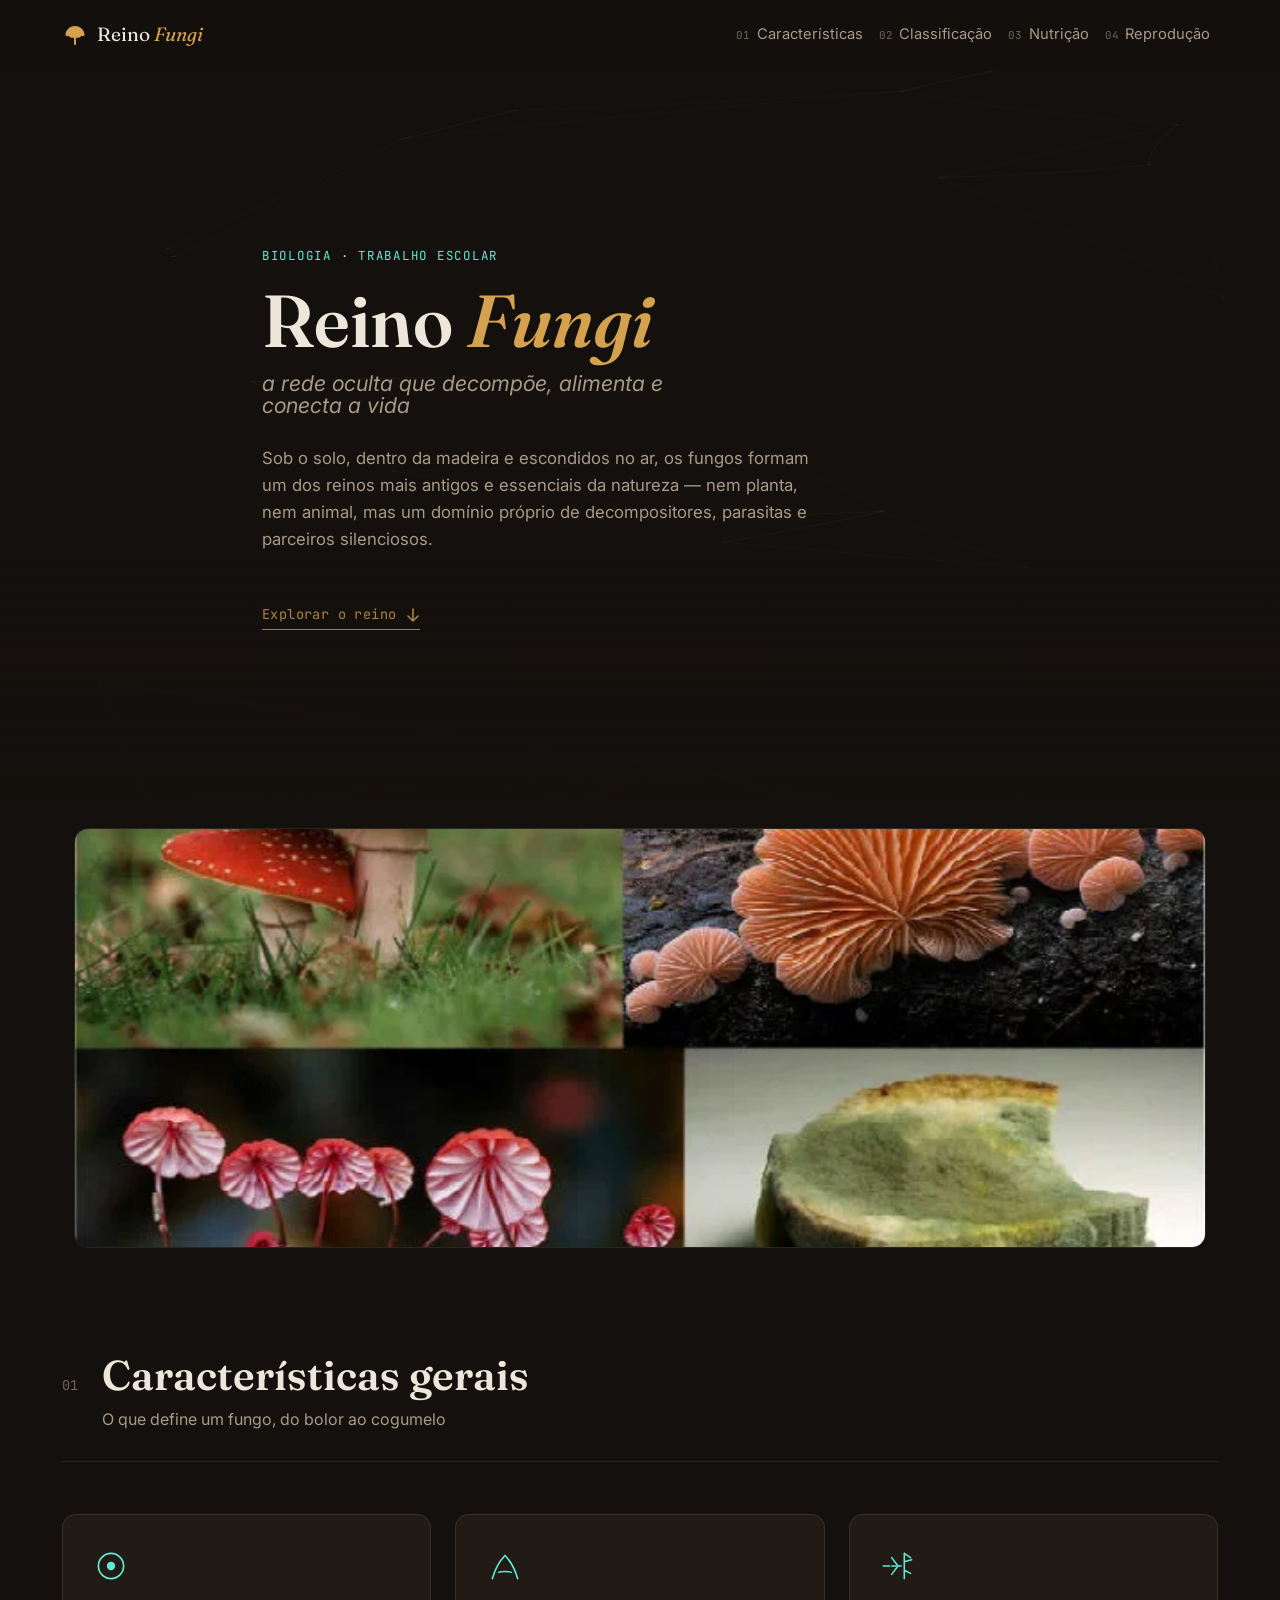
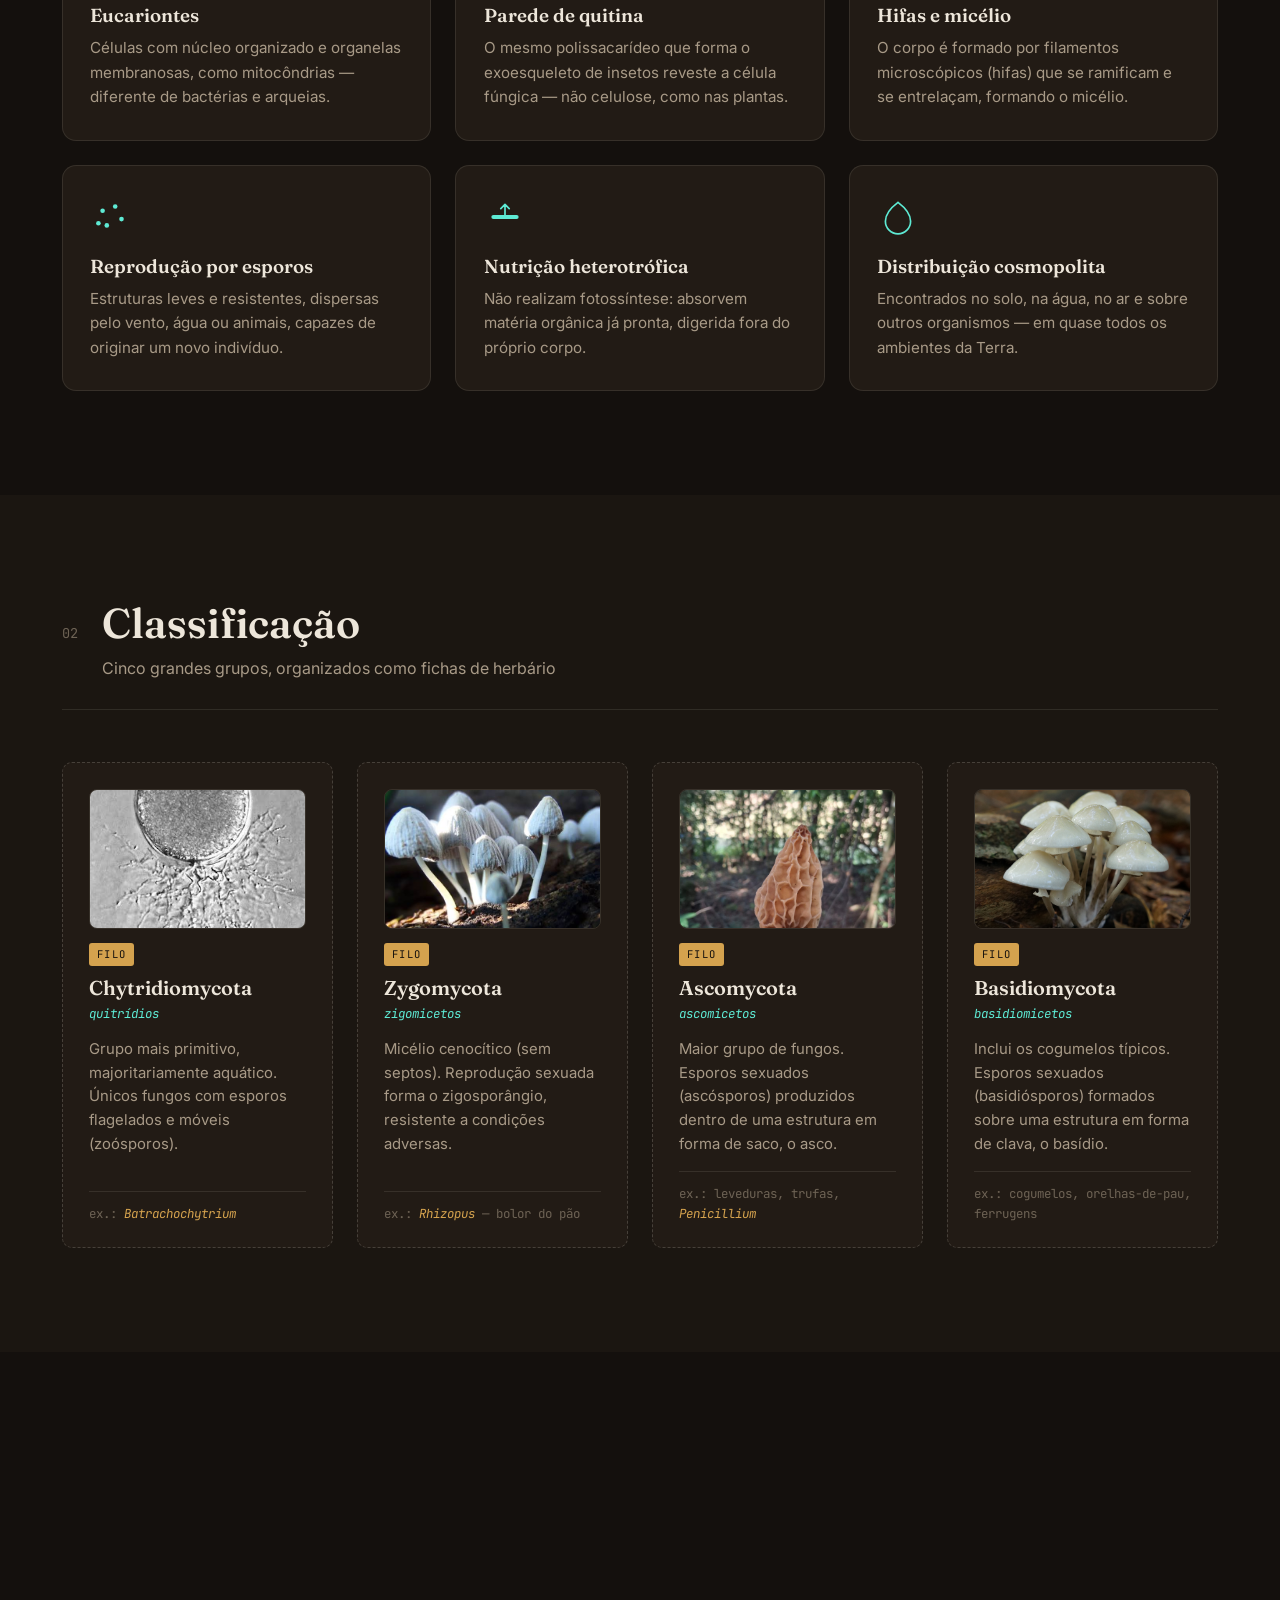
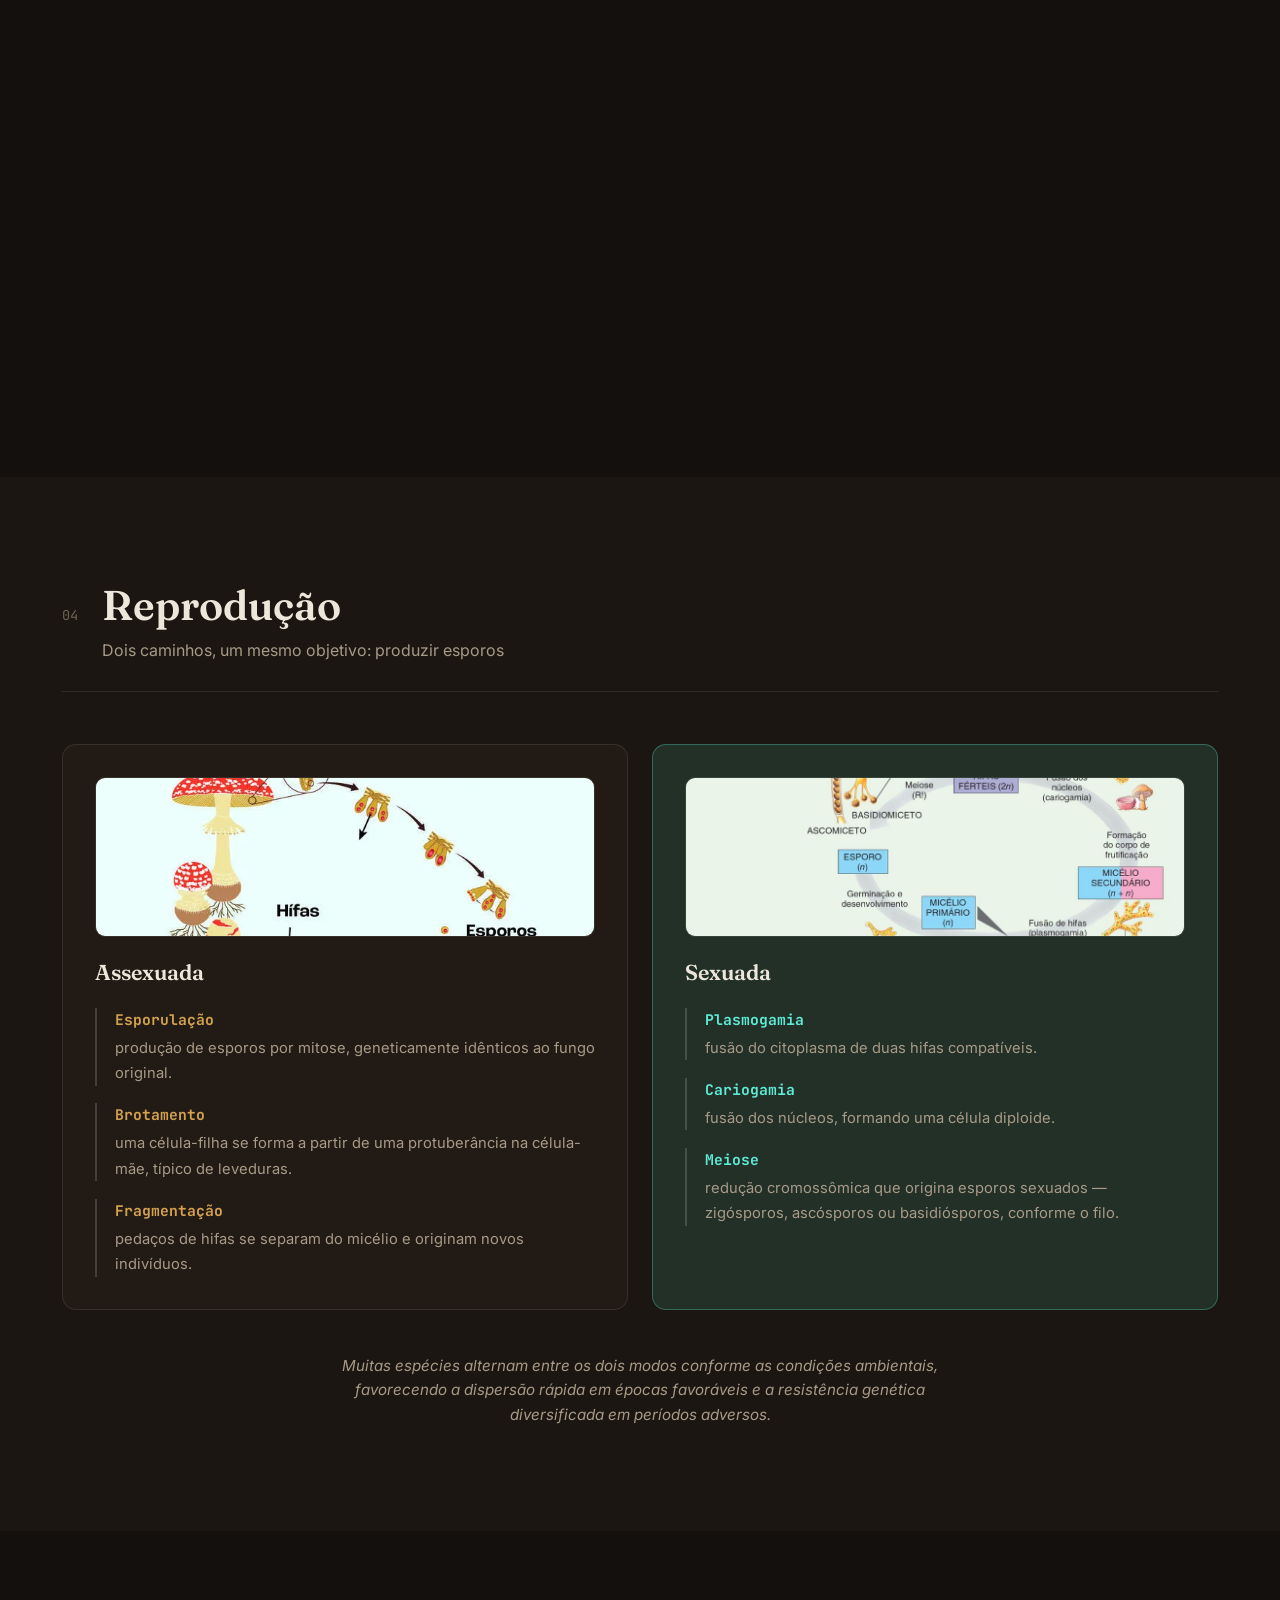
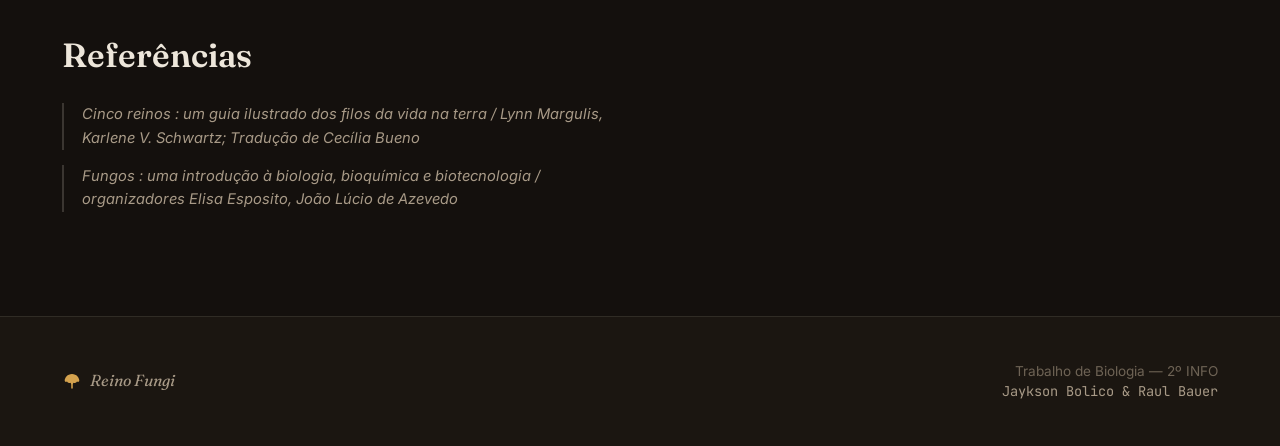
==== commit e1ba7254: "Refactor code structure for improved readability and maintainability" ====
--- a/index.html
+++ b/index.html
@@ -1,573 +1,379 @@
-<!doctype html>
+<!DOCTYPE html>
 <html lang="pt-BR">
-  <head>
-    <meta charset="UTF-8" />
-    <meta name="viewport" content="width=device-width, initial-scale=1.0" />
-    <title>Reino Fungi — A Rede Oculta da Vida</title>
-    <meta
-      name="description"
-      content="Um estudo visual sobre o Reino Fungi: características gerais, classificação, nutrição e reprodução."
-    />
-
-    <!-- Bootstrap 5 (framework delivery) -->
-    <link
-      href="https://cdn.jsdelivr.net/npm/bootstrap@5.3.3/dist/css/bootstrap.min.css"
-      rel="stylesheet"
-    />
-
-    <!-- Google Fonts -->
-    <link rel="preconnect" href="https://fonts.googleapis.com" />
-    <link rel="preconnect" href="https://fonts.gstatic.com" crossorigin />
-    <link
-      href="https://fonts.googleapis.com/css2?family=Fraunces:ital,opsz,wght@0,9..144,300;0,9..144,450;0,9..144,600;0,9..144,700;1,9..144,450&family=Inter:wght@400;500;600&family=JetBrains+Mono:wght@400;500;600&display=swap"
-      rel="stylesheet"
-    />
-
-    <link rel="stylesheet" href="./assets/css/index.css" />
-  </head>
-  <body>
-    <!-- Mycelium background layer (decorative, drawn by JS) -->
-    <svg id="mycelium-bg" aria-hidden="true"></svg>
-
-    <!-- NAVBAR -->
-    <nav class="navbar navbar-expand-lg fixed-top fungi-nav" id="mainNav">
-      <div class="container">
-        <a class="navbar-brand" href="#topo">
-          <span class="brand-mark" aria-hidden="true">
-            <svg width="26" height="26" viewBox="0 0 26 26" fill="none">
-              <path
-                d="M13 4C7 4 3.5 9 3.5 12.5C3.5 14 5 14.6 6.5 13.8C7.6 15.6 9.8 16.3 11.3 15.2C11.6 16.6 12.2 17.2 13 17.2C13.8 17.2 14.4 16.6 14.7 15.2C16.2 16.3 18.4 15.6 19.5 13.8C21 14.6 22.5 14 22.5 12.5C22.5 9 19 4 13 4Z"
-                fill="currentColor"
-              />
-              <rect
-                x="12"
-                y="16.5"
-                width="2"
-                height="6.5"
-                rx="1"
-                fill="currentColor"
-              />
-            </svg>
-          </span>
-          <span class="brand-text">Reino <em>Fungi</em></span>
-        </a>
-        <button
-          class="navbar-toggler"
-          type="button"
-          data-bs-toggle="collapse"
-          data-bs-target="#navMenu"
-          aria-controls="navMenu"
-          aria-expanded="false"
-          aria-label="Alternar navegação"
-        >
-          <span class="toggler-bar"></span>
-          <span class="toggler-bar"></span>
-          <span class="toggler-bar"></span>
-        </button>
-        <div class="collapse navbar-collapse" id="navMenu">
-          <ul class="navbar-nav ms-auto">
-            <li class="nav-item">
-              <a class="nav-link" href="#caracteristicas"
-                ><span class="nav-num">01</span> Características</a
-              >
-            </li>
-            <li class="nav-item">
-              <a class="nav-link" href="#classificacao"
-                ><span class="nav-num">02</span> Classificação</a
-              >
-            </li>
-            <li class="nav-item">
-              <a class="nav-link" href="#nutricao"
-                ><span class="nav-num">03</span> Nutrição</a
-              >
-            </li>
-            <li class="nav-item">
-              <a class="nav-link" href="#reproducao"
-                ><span class="nav-num">04</span> Reprodução</a
-              >
-            </li>
-          </ul>
-        </div>
-      </div>
-    </nav>
-
-    <!-- HERO -->
-    <header id="topo" class="hero">
-      <div class="container hero-inner">
-        <p class="eyebrow reveal">Biologia · Trabalho Escolar</p>
-        <h1 class="reveal">
-          Reino <em>Fungi</em>
-          <span class="hero-sub"
-            >a rede oculta que decompõe, alimenta e conecta a vida</span
-          >
-        </h1>
-        <p class="hero-lead reveal">
-          Sob o solo, dentro da madeira e escondidos no ar, os fungos formam um
-          dos reinos mais antigos e essenciais da natureza — nem planta, nem
-          animal, mas um domínio próprio de decompositores, parasitas e
-          parceiros silenciosos.
-        </p>
-        <a href="#caracteristicas" class="hero-cta reveal">
-          Explorar o reino
-          <svg width="14" height="14" viewBox="0 0 14 14">
-            <path
-              d="M7 1v11M2 8l5 5 5-5"
-              stroke="currentColor"
-              stroke-width="1.6"
-              fill="none"
-              stroke-linecap="round"
-              stroke-linejoin="round"
-            />
-          </svg>
-        </a>
-      </div>
-      <div class="hero-fade"></div>
-    </header>
-
-    <main>
-      <!-- CARACTERÍSTICAS GERAIS -->
-      <section id="caracteristicas" class="section">
-        <div class="container">
-          <div class="section-head reveal">
-            <span class="section-num">01</span>
-            <div>
-              <h2>Características gerais</h2>
-              <p class="section-kicker">
-                O que define um fungo, do bolor ao cogumelo
-              </p>
-            </div>
+<head>
+<meta charset="UTF-8">
+<meta name="viewport" content="width=device-width, initial-scale=1.0">
+<title>Reino Fungi — A Rede Oculta da Vida</title>
+<meta name="description" content="Um estudo visual sobre o Reino Fungi: características gerais, classificação, nutrição e reprodução.">
+
+<!-- Bootstrap 5 (framework delivery) -->
+<link href="https://cdn.jsdelivr.net/npm/bootstrap@5.3.3/dist/css/bootstrap.min.css" rel="stylesheet">
+
+<!-- Google Fonts -->
+<link rel="preconnect" href="https://fonts.googleapis.com">
+<link rel="preconnect" href="https://fonts.gstatic.com" crossorigin>
+<link href="https://fonts.googleapis.com/css2?family=Fraunces:ital,opsz,wght@0,9..144,300;0,9..144,450;0,9..144,600;0,9..144,700;1,9..144,450&family=Inter:wght@400;500;600&family=JetBrains+Mono:wght@400;500;600&display=swap" rel="stylesheet">
+
+<link rel="stylesheet" href="/assets/style.css">
+</head>
+<body>
+
+<!-- Mycelium background layer (decorative, drawn by JS) -->
+<svg id="mycelium-bg" aria-hidden="true"></svg>
+
+<!-- NAVBAR -->
+<nav class="navbar navbar-expand-lg fixed-top fungi-nav" id="mainNav">
+  <div class="container">
+    <a class="navbar-brand" href="#topo">
+      <span class="brand-mark" aria-hidden="true">
+        <svg width="26" height="26" viewBox="0 0 26 26" fill="none">
+          <path d="M13 4C7 4 3.5 9 3.5 12.5C3.5 14 5 14.6 6.5 13.8C7.6 15.6 9.8 16.3 11.3 15.2C11.6 16.6 12.2 17.2 13 17.2C13.8 17.2 14.4 16.6 14.7 15.2C16.2 16.3 18.4 15.6 19.5 13.8C21 14.6 22.5 14 22.5 12.5C22.5 9 19 4 13 4Z" fill="currentColor"/>
+          <rect x="12" y="16.5" width="2" height="6.5" rx="1" fill="currentColor"/>
+        </svg>
+      </span>
+      <span class="brand-text">Reino <em>Fungi</em></span>
+    </a>
+    <button class="navbar-toggler" type="button" data-bs-toggle="collapse" data-bs-target="#navMenu" aria-controls="navMenu" aria-expanded="false" aria-label="Alternar navegação">
+      <span class="toggler-bar"></span>
+      <span class="toggler-bar"></span>
+      <span class="toggler-bar"></span>
+    </button>
+    <div class="collapse navbar-collapse" id="navMenu">
+      <ul class="navbar-nav ms-auto">
+        <li class="nav-item"><a class="nav-link" href="#caracteristicas"><span class="nav-num">01</span> Características</a></li>
+        <li class="nav-item"><a class="nav-link" href="#classificacao"><span class="nav-num">02</span> Classificação</a></li>
+        <li class="nav-item"><a class="nav-link" href="#nutricao"><span class="nav-num">03</span> Nutrição</a></li>
+        <li class="nav-item"><a class="nav-link" href="#reproducao"><span class="nav-num">04</span> Reprodução</a></li>
+      </ul>
+    </div>
+  </div>
+</nav>
+
+<!-- HERO -->
+<header id="topo" class="hero">
+  <div class="container hero-inner">
+    <p class="eyebrow reveal">Biologia · Trabalho Escolar</p>
+    <h1 class="reveal">
+      Reino <em>Fungi</em>
+      <span class="hero-sub">a rede oculta que decompõe, alimenta e conecta a vida</span>
+    </h1>
+    <p class="hero-lead reveal">
+      Sob o solo, dentro da madeira e escondidos no ar, os fungos formam um dos reinos mais
+      antigos e essenciais da natureza — nem planta, nem animal, mas um domínio próprio de
+      decompositores, parasitas e parceiros silenciosos.
+    </p>
+    <a href="#caracteristicas" class="hero-cta reveal">
+      Explorar o reino
+      <svg width="14" height="14" viewBox="0 0 14 14"><path d="M7 1v11M2 8l5 5 5-5" stroke="currentColor" stroke-width="1.6" fill="none" stroke-linecap="round" stroke-linejoin="round"/></svg>
+    </a>
+  </div>
+  <div class="hero-fade"></div>
+</header>
+
+<figure class="cover-image reveal">
+  <img src="/img/diversidadedefungos-0.webp" alt="Fungos e micélio em ambiente natural">
+</figure>
+
+<main>
+
+  <!-- CARACTERÍSTICAS GERAIS -->
+  <section id="caracteristicas" class="section">
+    <div class="container">
+      <div class="section-head reveal">
+        <span class="section-num">01</span>
+        <div>
+          <h2>Características gerais</h2>
+          <p class="section-kicker">O que define um fungo, do bolor ao cogumelo</p>
+        </div>
+      </div>
+
+      <div class="row g-4 traits-grid">
+        <div class="col-md-6 col-lg-4 reveal">
+          <article class="trait-card">
+            <div class="trait-icon">
+              <svg viewBox="0 0 40 40" fill="none"><circle cx="20" cy="20" r="12" stroke="currentColor" stroke-width="1.6"/><circle cx="20" cy="20" r="4" fill="currentColor"/></svg>
+            </div>
+            <h3>Eucariontes</h3>
+            <p>Células com núcleo organizado e organelas membranosas, como mitocôndrias — diferente de bactérias e arqueias.</p>
+          </article>
+        </div>
+
+        <div class="col-md-6 col-lg-4 reveal">
+          <article class="trait-card">
+            <div class="trait-icon">
+              <svg viewBox="0 0 40 40" fill="none"><path d="M8 32c4-14 10-20 12-22 2 2 8 8 12 22" stroke="currentColor" stroke-width="1.6" stroke-linecap="round"/><path d="M14 26c2-1 10-1 12 0" stroke="currentColor" stroke-width="1.4" stroke-linecap="round"/></svg>
+            </div>
+            <h3>Parede de quitina</h3>
+            <p>O mesmo polissacarídeo que forma o exoesqueleto de insetos reveste a célula fúngica — não celulose, como nas plantas.</p>
+          </article>
+        </div>
+
+        <div class="col-md-6 col-lg-4 reveal">
+          <article class="trait-card">
+            <div class="trait-icon">
+              <svg viewBox="0 0 40 40" fill="none"><path d="M6 20h6M14 20h4M20 20h3M14 12l6 8-6 8M26 8v24M26 8l6 4M26 16l7-2M26 24l6 3" stroke="currentColor" stroke-width="1.5" stroke-linecap="round" stroke-linejoin="round"/></svg>
+            </div>
+            <h3>Hifas e micélio</h3>
+            <p>O corpo é formado por filamentos microscópicos (hifas) que se ramificam e se entrelaçam, formando o micélio.</p>
+          </article>
+        </div>
+
+        <div class="col-md-6 col-lg-4 reveal">
+          <article class="trait-card">
+            <div class="trait-icon">
+              <svg viewBox="0 0 40 40" fill="none"><circle cx="12" cy="14" r="2.2" fill="currentColor"/><circle cx="24" cy="10" r="2.2" fill="currentColor"/><circle cx="30" cy="22" r="2.2" fill="currentColor"/><circle cx="16" cy="28" r="2.2" fill="currentColor"/><circle cx="8" cy="26" r="2.2" fill="currentColor"/></svg>
+            </div>
+            <h3>Reprodução por esporos</h3>
+            <p>Estruturas leves e resistentes, dispersas pelo vento, água ou animais, capazes de originar um novo indivíduo.</p>
+          </article>
+        </div>
+
+        <div class="col-md-6 col-lg-4 reveal">
+          <article class="trait-card">
+            <div class="trait-icon">
+              <svg viewBox="0 0 40 40" fill="none"><rect x="7" y="18" width="26" height="4" rx="2" fill="currentColor"/><path d="M20 18V9M16 12l4-4 4 4" stroke="currentColor" stroke-width="1.6" fill="none" stroke-linecap="round" stroke-linejoin="round"/></svg>
+            </div>
+            <h3>Nutrição heterotrófica</h3>
+            <p>Não realizam fotossíntese: absorvem matéria orgânica já pronta, digerida fora do próprio corpo.</p>
+          </article>
+        </div>
+
+        <div class="col-md-6 col-lg-4 reveal">
+          <article class="trait-card">
+            <div class="trait-icon">
+              <svg viewBox="0 0 40 40" fill="none"><path d="M20 6c-8 6-12 12-12 18a12 12 0 0024 0c0-6-4-12-12-18z" stroke="currentColor" stroke-width="1.6"/></svg>
+            </div>
+            <h3>Distribuição cosmopolita</h3>
+            <p>Encontrados no solo, na água, no ar e sobre outros organismos — em quase todos os ambientes da Terra.</p>
+          </article>
+        </div>
+      </div>
+    </div>
+  </section>
+
+  <!-- CLASSIFICAÇÃO -->
+  <section id="classificacao" class="section section-alt">
+    <div class="container">
+      <div class="section-head reveal">
+        <span class="section-num">02</span>
+        <div>
+          <h2>Classificação</h2>
+          <p class="section-kicker">Cinco grandes grupos, organizados como fichas de herbário</p>
+        </div>
+      </div>
+
+      <div class="row g-4">
+        <div class="col-sm-6 col-lg-3 reveal">
+          <article class="specimen-card">
+            <img class="specimen-img" src="img/Spizellomyces_palustris_monocentric_eucarpic.jpg" alt="Quitrídio, exemplo de Chytridiomycota">
+            <header>
+              <span class="specimen-tag">Filo</span>
+              <h3>Chytridiomycota</h3>
+              <span class="specimen-common">quitrídios</span>
+            </header>
+            <p>Grupo mais primitivo, majoritariamente aquático. Únicos fungos com esporos flagelados e móveis (zoósporos).</p>
+            <footer>ex.: <em>Batrachochytrium</em></footer>
+          </article>
+        </div>
+
+        <div class="col-sm-6 col-lg-3 reveal">
+          <article class="specimen-card">
+            <img class="specimen-img" src="/img/images.jpg" alt="Rhizopus, bolor do pão, exemplo de Zygomycota">
+            <header>
+              <span class="specimen-tag">Filo</span>
+              <h3>Zygomycota</h3>
+              <span class="specimen-common">zigomicetos</span>
+            </header>
+            <p>Micélio cenocítico (sem septos). Reprodução sexuada forma o zigosporângio, resistente a condições adversas.</p>
+            <footer>ex.: <em>Rhizopus</em> — bolor do pão</footer>
+          </article>
+        </div>
+
+        <div class="col-sm-6 col-lg-3 reveal">
+          <article class="specimen-card">
+            <img class="specimen-img" src="/img/WhatsApp Image 2026-07-13 at 11.48.06.jpeg" alt="Levedura ou trufa, exemplo de Ascomycota">
+            <header>
+              <span class="specimen-tag">Filo</span>
+              <h3>Ascomycota</h3>
+              <span class="specimen-common">ascomicetos</span>
+            </header>
+            <p>Maior grupo de fungos. Esporos sexuados (ascósporos) produzidos dentro de uma estrutura em forma de saco, o asco.</p>
+            <footer>ex.: leveduras, trufas, <em>Penicillium</em></footer>
+          </article>
+        </div>
+
+        <div class="col-sm-6 col-lg-3 reveal">
+          <article class="specimen-card">
+            <img class="specimen-img" src="/img/basidiomicetos-675155476.jpg" alt="Cogumelo, exemplo de Basidiomycota">
+            <header>
+              <span class="specimen-tag">Filo</span>
+              <h3>Basidiomycota</h3>
+              <span class="specimen-common">basidiomicetos</span>
+            </header>
+            <p>Inclui os cogumelos típicos. Esporos sexuados (basidiósporos) formados sobre uma estrutura em forma de clava, o basídio.</p>
+            <footer>ex.: cogumelos, orelhas-de-pau, ferrugens</footer>
+          </article>
+        </div>
+      </div>
+    </div>
+  </section>
+
+  <!-- NUTRIÇÃO -->
+  <section id="nutricao" class="section">
+    <div class="container">
+      <div class="section-head reveal">
+        <span class="section-num">03</span>
+        <div>
+          <h2>Nutrição</h2>
+          <p class="section-kicker">Digestão fora do corpo, absorção para dentro dele</p>
+        </div>
+      </div>
+
+      <div class="row g-4 align-items-stretch">
+        <div class="col-lg-5 reveal">
+          <div class="nutri-explainer">
+            <h3>Nutrição osmotrófica</h3>
+            <p>
+              Fungos não ingerem alimento como os animais. Eles liberam enzimas digestivas
+              no ambiente ao redor — a chamada <strong>digestão extracorpórea</strong> —
+              decompondo a matéria orgânica em moléculas simples, depois absorvidas
+              diretamente pela parede e membrana das hifas.
+            </p>
+            <p>
+              Essa estratégia coloca os fungos no centro da reciclagem de nutrientes em
+              praticamente todos os ecossistemas terrestres.
+            </p>
           </div>
-
-          <div class="row g-4 traits-grid">
-            <div class="col-md-6 col-lg-4 reveal">
-              <article class="trait-card">
-                <div class="trait-icon">
-                  <svg viewBox="0 0 40 40" fill="none">
-                    <circle
-                      cx="20"
-                      cy="20"
-                      r="12"
-                      stroke="currentColor"
-                      stroke-width="1.6"
-                    />
-                    <circle cx="20" cy="20" r="4" fill="currentColor" />
-                  </svg>
-                </div>
-                <h3>Eucariontes</h3>
-                <p>
-                  Células com núcleo organizado e organelas membranosas, como
-                  mitocôndrias — diferente de bactérias e arqueias.
-                </p>
-              </article>
-            </div>
-
-            <div class="col-md-6 col-lg-4 reveal">
-              <article class="trait-card">
-                <div class="trait-icon">
-                  <svg viewBox="0 0 40 40" fill="none">
-                    <path
-                      d="M8 32c4-14 10-20 12-22 2 2 8 8 12 22"
-                      stroke="currentColor"
-                      stroke-width="1.6"
-                      stroke-linecap="round"
-                    />
-                    <path
-                      d="M14 26c2-1 10-1 12 0"
-                      stroke="currentColor"
-                      stroke-width="1.4"
-                      stroke-linecap="round"
-                    />
-                  </svg>
-                </div>
-                <h3>Parede de quitina</h3>
-                <p>
-                  O mesmo polissacarídeo que forma o exoesqueleto de insetos
-                  reveste a célula fúngica — não celulose, como nas plantas.
-                </p>
-              </article>
-            </div>
-
-            <div class="col-md-6 col-lg-4 reveal">
-              <article class="trait-card">
-                <div class="trait-icon">
-                  <svg viewBox="0 0 40 40" fill="none">
-                    <path
-                      d="M6 20h6M14 20h4M20 20h3M14 12l6 8-6 8M26 8v24M26 8l6 4M26 16l7-2M26 24l6 3"
-                      stroke="currentColor"
-                      stroke-width="1.5"
-                      stroke-linecap="round"
-                      stroke-linejoin="round"
-                    />
-                  </svg>
-                </div>
-                <h3>Hifas e micélio</h3>
-                <p>
-                  O corpo é formado por filamentos microscópicos (hifas) que se
-                  ramificam e se entrelaçam, formando o micélio.
-                </p>
-              </article>
-            </div>
-
-            <div class="col-md-6 col-lg-4 reveal">
-              <article class="trait-card">
-                <div class="trait-icon">
-                  <svg viewBox="0 0 40 40" fill="none">
-                    <circle cx="12" cy="14" r="2.2" fill="currentColor" />
-                    <circle cx="24" cy="10" r="2.2" fill="currentColor" />
-                    <circle cx="30" cy="22" r="2.2" fill="currentColor" />
-                    <circle cx="16" cy="28" r="2.2" fill="currentColor" />
-                    <circle cx="8" cy="26" r="2.2" fill="currentColor" />
-                  </svg>
-                </div>
-                <h3>Reprodução por esporos</h3>
-                <p>
-                  Estruturas leves e resistentes, dispersas pelo vento, água ou
-                  animais, capazes de originar um novo indivíduo.
-                </p>
-              </article>
-            </div>
-
-            <div class="col-md-6 col-lg-4 reveal">
-              <article class="trait-card">
-                <div class="trait-icon">
-                  <svg viewBox="0 0 40 40" fill="none">
-                    <rect
-                      x="7"
-                      y="18"
-                      width="26"
-                      height="4"
-                      rx="2"
-                      fill="currentColor"
-                    />
-                    <path
-                      d="M20 18V9M16 12l4-4 4 4"
-                      stroke="currentColor"
-                      stroke-width="1.6"
-                      fill="none"
-                      stroke-linecap="round"
-                      stroke-linejoin="round"
-                    />
-                  </svg>
-                </div>
-                <h3>Nutrição heterotrófica</h3>
-                <p>
-                  Não realizam fotossíntese: absorvem matéria orgânica já
-                  pronta, digerida fora do próprio corpo.
-                </p>
-              </article>
-            </div>
-
-            <div class="col-md-6 col-lg-4 reveal">
-              <article class="trait-card">
-                <div class="trait-icon">
-                  <svg viewBox="0 0 40 40" fill="none">
-                    <path
-                      d="M20 6c-8 6-12 12-12 18a12 12 0 0024 0c0-6-4-12-12-18z"
-                      stroke="currentColor"
-                      stroke-width="1.6"
-                    />
-                  </svg>
-                </div>
-                <h3>Distribuição cosmopolita</h3>
-                <p>
-                  Encontrados no solo, na água, no ar e sobre outros organismos
-                  — em quase todos os ambientes da Terra.
-                </p>
-              </article>
+        </div>
+
+        <div class="col-lg-7 reveal">
+          <div class="row g-3">
+            <div class="col-sm-4">
+              <div class="mode-card">
+                <img class="mode-img" src="/img/images (1).jpg" alt="Fungos decompondo folhas e madeira no solo">
+                <span class="mode-index">I</span>
+                <h4>Saprófitas</h4>
+                <p>Decompõem matéria orgânica morta — folhas, madeira, restos de animais — devolvendo nutrientes ao solo.</p>
+              </div>
+            </div>
+            <div class="col-sm-4">
+              <div class="mode-card">
+                <img class="mode-img" src="/img/fungo-em-plantas.webp" alt="Fungo parasita em planta ou ser vivo">
+                <span class="mode-index">II</span>
+                <h4>Parasitas</h4>
+                <p>Retiram nutrientes de um hospedeiro vivo, podendo causar doenças em plantas, animais e humanos.</p>
+              </div>
+            </div>
+            <div class="col-sm-4">
+              <div class="mode-card">
+                <img class="mode-img" src="/img/images (2).jpg" alt="Líquen ou micorriza, exemplo de mutualismo">
+                <span class="mode-index">III</span>
+                <h4>Mutualistas</h4>
+                <p>Vivem em associação benéfica, como as micorrizas com raízes de plantas e os líquens com algas ou cianobactérias.</p>
+              </div>
             </div>
           </div>
         </div>
-      </section>
-
-      <!-- CLASSIFICAÇÃO -->
-      <section id="classificacao" class="section section-alt">
-        <div class="container">
-          <div class="section-head reveal">
-            <span class="section-num">02</span>
-            <div>
-              <h2>Classificação</h2>
-              <p class="section-kicker">
-                Cinco grandes grupos, organizados como fichas de herbário
-              </p>
-            </div>
+      </div>
+    </div>
+  </section>
+
+  <!-- REPRODUÇÃO -->
+  <section id="reproducao" class="section section-alt">
+    <div class="container">
+      <div class="section-head reveal">
+        <span class="section-num">04</span>
+        <div>
+          <h2>Reprodução</h2>
+          <p class="section-kicker">Dois caminhos, um mesmo objetivo: produzir esporos</p>
+        </div>
+      </div>
+
+      <div class="row g-4">
+        <div class="col-lg-6 reveal">
+          <div class="repro-panel">
+            <img class="repro-img" src="/img/reproducaoassexuadadefungos-cke.webp" alt="Diagrama de reprodução assexuada em fungos">
+            <h3>Assexuada</h3>
+            <ul class="repro-list">
+              <li>
+                <strong>Esporulação</strong>
+                <span>produção de esporos por mitose, geneticamente idênticos ao fungo original.</span>
+              </li>
+              <li>
+                <strong>Brotamento</strong>
+                <span>uma célula-filha se forma a partir de uma protuberância na célula-mãe, típico de leveduras.</span>
+              </li>
+              <li>
+                <strong>Fragmentação</strong>
+                <span>pedaços de hifas se separam do micélio e originam novos indivíduos.</span>
+              </li>
+            </ul>
           </div>
-
-          <div class="row g-4">
-            <div class="col-md-6 col-lg-4 reveal">
-              <article class="specimen-card">
-                <header>
-                  <span class="specimen-tag">Filo</span>
-                  <h3>Chytridiomycota</h3>
-                  <span class="specimen-common">quitrídios</span>
-                </header>
-                <p>
-                  Grupo mais primitivo, majoritariamente aquático. Únicos fungos
-                  com esporos flagelados e móveis (zoósporos).
-                </p>
-                <footer>ex.: <em>Batrachochytrium</em></footer>
-              </article>
-            </div>
-
-            <div class="col-md-6 col-lg-4 reveal">
-              <article class="specimen-card">
-                <header>
-                  <span class="specimen-tag">Filo</span>
-                  <h3>Zygomycota</h3>
-                  <span class="specimen-common">zigomicetos</span>
-                </header>
-                <p>
-                  Micélio cenocítico (sem septos). Reprodução sexuada forma o
-                  zigosporângio, resistente a condições adversas.
-                </p>
-                <footer>ex.: <em>Rhizopus</em> — bolor do pão</footer>
-              </article>
-            </div>
-
-            <div class="col-md-6 col-lg-4 reveal">
-              <article class="specimen-card">
-                <header>
-                  <span class="specimen-tag">Filo</span>
-                  <h3>Ascomycota</h3>
-                  <span class="specimen-common">ascomicetos</span>
-                </header>
-                <p>
-                  Maior grupo de fungos. Esporos sexuados (ascósporos)
-                  produzidos dentro de uma estrutura em forma de saco, o asco.
-                </p>
-                <footer>ex.: leveduras, trufas, <em>Penicillium</em></footer>
-              </article>
-            </div>
-
-            <div class="col-md-6 col-lg-4 reveal">
-              <article class="specimen-card">
-                <header>
-                  <span class="specimen-tag">Filo</span>
-                  <h3>Basidiomycota</h3>
-                  <span class="specimen-common">basidiomicetos</span>
-                </header>
-                <p>
-                  Inclui os cogumelos típicos. Esporos sexuados (basidiósporos)
-                  formados sobre uma estrutura em forma de clava, o basídio.
-                </p>
-                <footer>ex.: cogumelos, orelhas-de-pau, ferrugens</footer>
-              </article>
-            </div>
-
-            <div class="col-md-6 col-lg-4 reveal">
-              <article class="specimen-card">
-                <header>
-                  <span class="specimen-tag">Grupo</span>
-                  <h3>Deuteromycota</h3>
-                  <span class="specimen-common">fungos imperfeitos</span>
-                </header>
-                <p>
-                  Grupo informal para espécies sem fase sexuada conhecida.
-                  Muitas foram posteriormente reclassificadas com estudos
-                  moleculares.
-                </p>
-                <footer>ex.: algumas espécies de <em>Aspergillus</em></footer>
-              </article>
-            </div>
-
-            <div class="col-md-6 col-lg-4 reveal">
-              <article class="specimen-card specimen-note">
-                <header>
-                  <span class="specimen-tag">Nota</span>
-                  <h3>Critério de divisão</h3>
-                  <span class="specimen-common">taxonomia</span>
-                </header>
-                <p>
-                  A classificação tradicional se baseia principalmente na
-                  estrutura reprodutiva sexuada — o tipo de esporo e onde ele se
-                  forma.
-                </p>
-              </article>
-            </div>
+        </div>
+
+        <div class="col-lg-6 reveal">
+          <div class="repro-panel repro-panel-accent">
+            <img class="repro-img" src="/img/fungos-vida-reproducao-doencas-que-causam-onde-se-desenvolvem-1.jpg" alt="Diagrama de reprodução sexuada em fungos">
+            <h3>Sexuada</h3>
+            <ul class="repro-list">
+              <li>
+                <strong>Plasmogamia</strong>
+                <span>fusão do citoplasma de duas hifas compatíveis.</span>
+              </li>
+              <li>
+                <strong>Cariogamia</strong>
+                <span>fusão dos núcleos, formando uma célula diploide.</span>
+              </li>
+              <li>
+                <strong>Meiose</strong>
+                <span>redução cromossômica que origina esporos sexuados — zigósporos, ascósporos ou basidiósporos, conforme o filo.</span>
+              </li>
+            </ul>
           </div>
         </div>
-      </section>
-
-      <!-- NUTRIÇÃO -->
-      <section id="nutricao" class="section">
-        <div class="container">
-          <div class="section-head reveal">
-            <span class="section-num">03</span>
-            <div>
-              <h2>Nutrição</h2>
-              <p class="section-kicker">
-                Digestão fora do corpo, absorção para dentro dele
-              </p>
-            </div>
-          </div>
-
-          <div class="row g-4 align-items-stretch">
-            <div class="col-lg-5 reveal">
-              <div class="nutri-explainer">
-                <h3>Nutrição osmotrófica</h3>
-                <p>
-                  Fungos não ingerem alimento como os animais. Eles liberam
-                  enzimas digestivas no ambiente ao redor — a chamada
-                  <strong>digestão extracorpórea</strong> — decompondo a matéria
-                  orgânica em moléculas simples, depois absorvidas diretamente
-                  pela parede e membrana das hifas.
-                </p>
-                <p>
-                  Essa estratégia coloca os fungos no centro da reciclagem de
-                  nutrientes em praticamente todos os ecossistemas terrestres.
-                </p>
-              </div>
-            </div>
-
-            <div class="col-lg-7 reveal">
-              <div class="row g-3">
-                <div class="col-sm-4">
-                  <div class="mode-card">
-                    <span class="mode-index">I</span>
-                    <h4>Saprófitas</h4>
-                    <p>
-                      Decompõem matéria orgânica morta — folhas, madeira, restos
-                      de animais — devolvendo nutrientes ao solo.
-                    </p>
-                  </div>
-                </div>
-                <div class="col-sm-4">
-                  <div class="mode-card">
-                    <span class="mode-index">II</span>
-                    <h4>Parasitas</h4>
-                    <p>
-                      Retiram nutrientes de um hospedeiro vivo, podendo causar
-                      doenças em plantas, animais e humanos.
-                    </p>
-                  </div>
-                </div>
-                <div class="col-sm-4">
-                  <div class="mode-card">
-                    <span class="mode-index">III</span>
-                    <h4>Mutualistas</h4>
-                    <p>
-                      Vivem em associação benéfica, como as micorrizas com
-                      raízes de plantas e os líquens com algas ou
-                      cianobactérias.
-                    </p>
-                  </div>
-                </div>
-              </div>
-            </div>
-          </div>
-        </div>
-      </section>
-
-      <!-- REPRODUÇÃO -->
-      <section id="reproducao" class="section section-alt">
-        <div class="container">
-          <div class="section-head reveal">
-            <span class="section-num">04</span>
-            <div>
-              <h2>Reprodução</h2>
-              <p class="section-kicker">
-                Dois caminhos, um mesmo objetivo: produzir esporos
-              </p>
-            </div>
-          </div>
-
-          <div class="row g-4">
-            <div class="col-lg-6 reveal">
-              <div class="repro-panel">
-                <h3>Assexuada</h3>
-                <ul class="repro-list">
-                  <li>
-                    <strong>Esporulação</strong>
-                    <span
-                      >produção de esporos por mitose, geneticamente idênticos
-                      ao fungo original.</span
-                    >
-                  </li>
-                  <li>
-                    <strong>Brotamento</strong>
-                    <span
-                      >uma célula-filha se forma a partir de uma protuberância
-                      na célula-mãe, típico de leveduras.</span
-                    >
-                  </li>
-                  <li>
-                    <strong>Fragmentação</strong>
-                    <span
-                      >pedaços de hifas se separam do micélio e originam novos
-                      indivíduos.</span
-                    >
-                  </li>
-                </ul>
-              </div>
-            </div>
-
-            <div class="col-lg-6 reveal">
-              <div class="repro-panel repro-panel-accent">
-                <h3>Sexuada</h3>
-                <ul class="repro-list">
-                  <li>
-                    <strong>Plasmogamia</strong>
-                    <span>fusão do citoplasma de duas hifas compatíveis.</span>
-                  </li>
-                  <li>
-                    <strong>Cariogamia</strong>
-                    <span
-                      >fusão dos núcleos, formando uma célula diploide.</span
-                    >
-                  </li>
-                  <li>
-                    <strong>Meiose</strong>
-                    <span
-                      >redução cromossômica que origina esporos sexuados —
-                      zigósporos, ascósporos ou basidiósporos, conforme o
-                      filo.</span
-                    >
-                  </li>
-                </ul>
-              </div>
-            </div>
-          </div>
-
-          <p class="repro-footnote reveal">
-            Muitas espécies alternam entre os dois modos conforme as condições
-            ambientais, favorecendo a dispersão rápida em épocas favoráveis e a
-            resistência genética diversificada em períodos adversos.
-          </p>
-        </div>
-      </section>
-    </main>
-
-    <!-- FOOTER -->
-    <footer class="site-footer">
-      <div class="container footer-inner">
-        <div class="footer-brand">
-          <span class="brand-mark" aria-hidden="true">
-            <svg width="20" height="20" viewBox="0 0 26 26" fill="none">
-              <path
-                d="M13 4C7 4 3.5 9 3.5 12.5C3.5 14 5 14.6 6.5 13.8C7.6 15.6 9.8 16.3 11.3 15.2C11.6 16.6 12.2 17.2 13 17.2C13.8 17.2 14.4 16.6 14.7 15.2C16.2 16.3 18.4 15.6 19.5 13.8C21 14.6 22.5 14 22.5 12.5C22.5 9 19 4 13 4Z"
-                fill="currentColor"
-              />
-              <rect
-                x="12"
-                y="16.5"
-                width="2"
-                height="6.5"
-                rx="1"
-                fill="currentColor"
-              />
-            </svg>
-          </span>
-          <span>Reino Fungi</span>
-        </div>
-        <p class="footer-credits">
-          Trabalho de Biologia — 2º INFO<br />
-          <span>Jaykson Bolico &amp; Raul Bauer</span>
-        </p>
-        <p><b>Referências:</b></p>
+      </div>
+
+      <p class="repro-footnote reveal">
+        Muitas espécies alternam entre os dois modos conforme as condições ambientais,
+        favorecendo a dispersão rápida em épocas favoráveis e a resistência genética
+        diversificada em períodos adversos.
+      </p>
+    </div>
+  </section>
+
+  <!-- REFERÊNCIAS -->
+  <section id="referencias" class="section refs-section">
+    <div class="container reveal">
+      <h2>Referências</h2>
+      <div class="refs-list">
         <p><i>Cinco reinos : um guia ilustrado dos filos da vida na terra / Lynn Margulis, Karlene V. Schwartz; Tradução de Cecília Bueno</i></p>
         <p><i>Fungos : uma introdução à biologia, bioquímica e biotecnologia / organizadores Elisa Esposito, João Lúcio de Azevedo</i></p>
       </div>
-    </footer>
-    <script src="https://cdn.jsdelivr.net/npm/bootstrap@5.3.3/dist/js/bootstrap.bundle.min.js"></script>
-    <script src="./assets/js/main.js"></script>
-  </body>
-</html>
+    </div>
+  </section>
+
+</main>
+
+<!-- FOOTER -->
+<footer class="site-footer">
+  <div class="container footer-inner">
+    <div class="footer-brand">
+      <span class="brand-mark" aria-hidden="true">
+        <svg width="20" height="20" viewBox="0 0 26 26" fill="none">
+          <path d="M13 4C7 4 3.5 9 3.5 12.5C3.5 14 5 14.6 6.5 13.8C7.6 15.6 9.8 16.3 11.3 15.2C11.6 16.6 12.2 17.2 13 17.2C13.8 17.2 14.4 16.6 14.7 15.2C16.2 16.3 18.4 15.6 19.5 13.8C21 14.6 22.5 14 22.5 12.5C22.5 9 19 4 13 4Z" fill="currentColor"/>
+          <rect x="12" y="16.5" width="2" height="6.5" rx="1" fill="currentColor"/>
+        </svg>
+      </span>
+      <span>Reino Fungi</span>
+    </div>
+    <p class="footer-credits">
+      Trabalho de Biologia — 2º INFO<br>
+      <span>Jaykson Bolico &amp; Raul Bauer</span>
+    </p>
+  </div>
+</footer>
+
+<script src="https://cdn.jsdelivr.net/npm/bootstrap@5.3.3/dist/js/bootstrap.bundle.min.js"></script>
+<script src="/assets/script.js"></script>
+</body>
+</html>
--- a/assets/style.css
+++ b/assets/style.css
@@ -0,0 +1,583 @@
+/* ==========================================================================
+   REINO FUNGI — design tokens
+   ========================================================================== */
+:root {
+  --bg:          #14100D;
+  --bg-alt:      #1B1611;
+  --surface:     #221B15;
+  --surface-2:   #2A2118;
+  --line:        rgba(237, 230, 218, 0.10);
+  --line-strong: rgba(237, 230, 218, 0.18);
+
+  --text:        #EDE6DA;
+  --text-dim:    #A89A87;
+  --text-faint:  #6E6355;
+
+  --amber:       #D4A24E;
+  --amber-soft:  rgba(212, 162, 78, 0.14);
+  --teal:        #5EEAD4;
+  --teal-soft:   rgba(94, 234, 212, 0.12);
+  --rust:        #B06A4C;
+  --moss:        #445A46;
+
+  --font-display: 'Fraunces', serif;
+  --font-body:    'Inter', sans-serif;
+  --font-mono:    'JetBrains Mono', monospace;
+
+  --container-pad: 1.5rem;
+  --radius: 14px;
+}
+
+* { box-sizing: border-box; }
+
+html { scroll-behavior: smooth; }
+
+@media (prefers-reduced-motion: reduce) {
+  html { scroll-behavior: auto; }
+  *, *::before, *::after { animation-duration: 0.001ms !important; animation-iteration-count: 1 !important; transition-duration: 0.001ms !important; }
+}
+
+body {
+  background: var(--bg);
+  color: var(--text);
+  font-family: var(--font-body);
+  font-size: 16px;
+  line-height: 1.6;
+  -webkit-font-smoothing: antialiased;
+  overflow-x: hidden;
+}
+
+.container { max-width: 1180px; }
+
+h1, h2, h3, h4 { font-family: var(--font-display); color: var(--text); margin: 0; }
+em { font-style: italic; color: var(--amber); }
+
+a { color: inherit; text-decoration: none; }
+
+/* focus visibility */
+a:focus-visible, button:focus-visible {
+  outline: 2px solid var(--teal);
+  outline-offset: 3px;
+  border-radius: 4px;
+}
+
+/* ==========================================================================
+   Decorative mycelium background
+   ========================================================================== */
+#mycelium-bg {
+  position: fixed;
+  inset: 0;
+  width: 100%;
+  height: 100%;
+  z-index: 0;
+  pointer-events: none;
+  opacity: 0.3;
+}
+#mycelium-bg path {
+  fill: none;
+  stroke: var(--line-strong);
+  stroke-width: 0.8;
+}
+#mycelium-bg circle {
+  fill: var(--amber);
+  opacity: 0.35;
+}
+
+main, header, footer, nav { position: relative; z-index: 1; }
+
+/* ==========================================================================
+   Navbar
+   ========================================================================== */
+.fungi-nav {
+  background: rgba(20, 16, 13, 0.72);
+  backdrop-filter: blur(14px);
+  -webkit-backdrop-filter: blur(14px);
+  border-bottom: 1px solid transparent;
+  padding: 0.9rem 0;
+  transition: border-color 0.3s ease, background 0.3s ease, padding 0.3s ease;
+}
+.fungi-nav.scrolled {
+  border-bottom-color: var(--line);
+  padding: 0.6rem 0;
+  background: rgba(20, 16, 13, 0.92);
+}
+
+.navbar-brand {
+  display: flex;
+  align-items: center;
+  gap: 0.55rem;
+  font-family: var(--font-display);
+  font-size: 1.2rem;
+  color: var(--text);
+}
+.brand-mark { color: var(--amber); display: inline-flex; }
+.brand-text em { font-style: italic; }
+
+.navbar-toggler {
+  border: 1px solid var(--line-strong);
+  padding: 0.4rem 0.55rem;
+  border-radius: 8px;
+  background: transparent;
+}
+.navbar-toggler:focus { box-shadow: none; }
+.toggler-bar {
+  display: block;
+  width: 18px;
+  height: 1.5px;
+  background: var(--text);
+  margin: 3.5px 0;
+}
+
+.navbar-nav .nav-link {
+  color: var(--text-dim);
+  font-size: 0.92rem;
+  padding: 0.5rem 1rem;
+  display: flex;
+  align-items: baseline;
+  gap: 0.4rem;
+  transition: color 0.2s ease;
+}
+.nav-num {
+  font-family: var(--font-mono);
+  font-size: 0.68rem;
+  color: var(--text-faint);
+}
+.navbar-nav .nav-link:hover,
+.navbar-nav .nav-link.active {
+  color: var(--amber);
+}
+.navbar-nav .nav-link.active .nav-num { color: var(--amber); }
+
+/* ==========================================================================
+   Hero
+   ========================================================================== */
+.hero {
+  min-height: 92vh;
+  display: flex;
+  align-items: center;
+  padding: 7rem 0 4rem;
+  position: relative;
+}
+.hero-inner { max-width: 780px; }
+
+.eyebrow {
+  font-family: var(--font-mono);
+  font-size: 0.78rem;
+  letter-spacing: 0.14em;
+  text-transform: uppercase;
+  color: var(--teal);
+  margin-bottom: 1.1rem;
+}
+
+.hero h1 {
+  font-size: clamp(2.6rem, 6vw, 4.6rem);
+  line-height: 1.04;
+  font-weight: 600;
+  color: var(--text);
+}
+.hero-sub {
+  display: block;
+  font-family: var(--font-body);
+  font-style: italic;
+  font-weight: 400;
+  font-size: clamp(1.05rem, 2vw, 1.35rem);
+  color: var(--text-dim);
+  margin-top: 0.75rem;
+  max-width: 32ch;
+}
+
+.hero-lead {
+  margin-top: 1.75rem;
+  max-width: 52ch;
+  color: var(--text-dim);
+  font-size: 1.05rem;
+}
+
+.hero-cta {
+  margin-top: 2.25rem;
+  display: inline-flex;
+  align-items: center;
+  gap: 0.6rem;
+  font-family: var(--font-mono);
+  font-size: 0.85rem;
+  letter-spacing: 0.03em;
+  color: var(--amber);
+  border-bottom: 1px solid var(--amber);
+  padding-bottom: 3px;
+  transition: gap 0.25s ease, color 0.25s ease;
+}
+.hero-cta svg { animation: bob 3.4s ease-in-out infinite; }
+.hero-cta:hover { gap: 0.75rem; color: var(--teal); }
+
+@keyframes bob {
+  0%, 100% { transform: translateY(0); }
+  50% { transform: translateY(2px); }
+}
+
+.hero-fade {
+  position: absolute;
+  left: 0; right: 0; bottom: 0;
+  height: 30vh;
+  background: linear-gradient(to bottom, transparent, var(--bg));
+  pointer-events: none;
+}
+
+/* ==========================================================================
+   Imagem de capa (hero)
+   ========================================================================== */
+.cover-image {
+  margin: 0 0 -1px;
+  padding: 0 var(--container-pad);
+  max-width: 1180px;
+  margin-left: auto;
+  margin-right: auto;
+}
+.cover-image img {
+  width: 100%;
+  height: clamp(220px, 34vw, 420px);
+  object-fit: cover;
+  border-radius: var(--radius);
+  border: 1px solid var(--line);
+  display: block;
+}
+.cover-image figcaption {
+  margin-top: 0.6rem;
+  font-family: var(--font-mono);
+  font-size: 0.75rem;
+  color: var(--text-faint);
+}
+
+/* ==========================================================================
+   Sections — shared
+   ========================================================================== */
+.section { padding: 6.5rem 0; }
+.section-alt { background: var(--bg-alt); }
+
+.section-head {
+  display: flex;
+  gap: 1.5rem;
+  align-items: baseline;
+  margin-bottom: 3.25rem;
+  padding-bottom: 1.75rem;
+  border-bottom: 1px solid var(--line);
+}
+.section-num {
+  font-family: var(--font-mono);
+  font-size: 0.85rem;
+  color: var(--text-faint);
+  flex-shrink: 0;
+}
+.section-head h2 {
+  font-size: clamp(1.9rem, 3.4vw, 2.6rem);
+  font-weight: 600;
+}
+.section-kicker {
+  margin: 0.4rem 0 0;
+  color: var(--text-dim);
+  font-size: 1rem;
+}
+
+/* reveal-on-scroll */
+.reveal {
+  opacity: 0;
+  transform: translateY(10px);
+  transition: opacity 0.85s cubic-bezier(0.22, 1, 0.36, 1), transform 0.85s cubic-bezier(0.22, 1, 0.36, 1);
+}
+.reveal.is-visible {
+  opacity: 1;
+  transform: translateY(0);
+}
+
+/* ==========================================================================
+   Características — trait cards
+   ========================================================================== */
+.trait-card {
+  height: 100%;
+  background: var(--surface);
+  border: 1px solid var(--line);
+  border-radius: var(--radius);
+  padding: 1.9rem 1.7rem;
+  transition: border-color 0.4s ease, transform 0.4s ease, background 0.4s ease;
+}
+.trait-card:hover {
+  border-color: var(--line-strong);
+  transform: translateY(-2px);
+  background: var(--surface-2);
+}
+.trait-icon {
+  width: 42px; height: 42px;
+  color: var(--teal);
+  margin-bottom: 1.1rem;
+}
+.trait-icon svg { width: 100%; height: 100%; }
+.trait-card h3 {
+  font-size: 1.18rem;
+  font-weight: 600;
+  margin-bottom: 0.55rem;
+}
+.trait-card p {
+  color: var(--text-dim);
+  font-size: 0.95rem;
+  margin: 0;
+}
+
+/* ==========================================================================
+   Classificação — specimen cards (herbarium label aesthetic)
+   ========================================================================== */
+.specimen-card {
+  height: 100%;
+  background: var(--surface);
+  border: 1px dashed var(--line-strong);
+  border-radius: 10px;
+  padding: 1.6rem 1.6rem 1.4rem;
+  display: flex;
+  flex-direction: column;
+  gap: 0.9rem;
+}
+.specimen-img {
+  width: 100%;
+  height: 140px;
+  object-fit: cover;
+  border-radius: 8px;
+  border: 1px solid var(--line);
+  display: block;
+}
+.specimen-card header { display: flex; flex-direction: column; gap: 0.25rem; }
+.specimen-tag {
+  align-self: flex-start;
+  font-family: var(--font-mono);
+  font-size: 0.66rem;
+  letter-spacing: 0.1em;
+  text-transform: uppercase;
+  color: var(--bg);
+  background: var(--amber);
+  padding: 0.18rem 0.55rem;
+  border-radius: 3px;
+  margin-bottom: 0.35rem;
+}
+.specimen-card h3 {
+  font-size: 1.25rem;
+  font-weight: 600;
+}
+.specimen-common {
+  font-family: var(--font-mono);
+  font-size: 0.78rem;
+  color: var(--teal);
+  font-style: italic;
+}
+.specimen-card p {
+  color: var(--text-dim);
+  font-size: 0.93rem;
+  margin: 0;
+  flex-grow: 1;
+}
+.specimen-card footer {
+  font-family: var(--font-mono);
+  font-size: 0.78rem;
+  color: var(--text-faint);
+  border-top: 1px solid var(--line);
+  padding-top: 0.75rem;
+}
+.specimen-note { border-style: solid; background: var(--amber-soft); border-color: rgba(212,162,78,0.35); }
+.specimen-note .specimen-tag { background: var(--teal); }
+
+/* ==========================================================================
+   Nutrição
+   ========================================================================== */
+.nutri-explainer {
+  height: 100%;
+  border-left: 2px solid var(--amber);
+  padding: 0.2rem 0 0.2rem 1.75rem;
+}
+.nutri-explainer h3 {
+  font-size: 1.5rem;
+  font-weight: 600;
+  margin-bottom: 1rem;
+}
+.nutri-explainer p {
+  color: var(--text-dim);
+  font-size: 0.98rem;
+}
+.nutri-explainer p + p { margin-top: 1rem; }
+.nutri-explainer strong { color: var(--text); }
+
+.mode-card {
+  height: 100%;
+  background: var(--surface);
+  border: 1px solid var(--line);
+  border-radius: var(--radius);
+  padding: 1.5rem 1.3rem;
+}
+.mode-img {
+  width: 100%;
+  height: 110px;
+  object-fit: cover;
+  border-radius: 8px;
+  border: 1px solid var(--line);
+  display: block;
+  margin-bottom: 0.9rem;
+}
+.mode-index {
+  display: inline-block;
+  font-family: var(--font-mono);
+  font-size: 0.85rem;
+  color: var(--bg);
+  background: var(--teal);
+  width: 26px; height: 26px;
+  line-height: 26px;
+  text-align: center;
+  border-radius: 50%;
+  margin-bottom: 0.9rem;
+}
+.mode-card h4 {
+  font-size: 1.02rem;
+  font-weight: 600;
+  margin-bottom: 0.5rem;
+}
+.mode-card p {
+  color: var(--text-dim);
+  font-size: 0.88rem;
+  margin: 0;
+}
+
+/* ==========================================================================
+   Reprodução
+   ========================================================================== */
+.repro-panel {
+  height: 100%;
+  background: var(--surface);
+  border: 1px solid var(--line);
+  border-radius: var(--radius);
+  padding: 2rem;
+}
+.repro-panel-accent {
+  border-color: rgba(94, 234, 212, 0.3);
+  background: var(--teal-soft);
+}
+.repro-img {
+  width: 100%;
+  height: 160px;
+  object-fit: cover;
+  border-radius: 10px;
+  border: 1px solid var(--line);
+  display: block;
+  margin-bottom: 1.4rem;
+}
+.repro-panel h3 {
+  font-size: 1.35rem;
+  font-weight: 600;
+  margin-bottom: 1.4rem;
+}
+.repro-list {
+  list-style: none;
+  margin: 0; padding: 0;
+  display: flex;
+  flex-direction: column;
+  gap: 1.1rem;
+}
+.repro-list li {
+  padding-left: 1.1rem;
+  border-left: 2px solid var(--line-strong);
+}
+.repro-list strong {
+  display: block;
+  font-family: var(--font-mono);
+  font-size: 0.92rem;
+  color: var(--amber);
+  margin-bottom: 0.2rem;
+}
+.repro-panel-accent .repro-list strong { color: var(--teal); }
+.repro-list span {
+  color: var(--text-dim);
+  font-size: 0.92rem;
+}
+
+.repro-footnote {
+  margin: 2.75rem auto 0;
+  max-width: 62ch;
+  color: var(--text-dim);
+  font-style: italic;
+  font-size: 0.95rem;
+  text-align: center;
+}
+
+/* ==========================================================================
+   Referências
+   ========================================================================== */
+.refs-section h2 {
+  font-size: clamp(1.6rem, 2.8vw, 2.1rem);
+  font-weight: 600;
+  margin-bottom: 1.75rem;
+}
+.refs-list p {
+  color: var(--text-dim);
+  font-size: 0.92rem;
+  margin: 0 0 0.9rem;
+  padding-left: 1.1rem;
+  border-left: 2px solid var(--line-strong);
+  max-width: 62ch;
+}
+.refs-list p i { color: var(--text-dim); font-style: italic; }
+.refs-list p:last-child { margin-bottom: 0; }
+
+/* ==========================================================================
+   Footer
+   ========================================================================== */
+.site-footer {
+  border-top: 1px solid var(--line);
+  padding: 2.75rem 0;
+  background: var(--bg-alt);
+}
+.footer-inner {
+  display: flex;
+  flex-wrap: wrap;
+  gap: 1rem;
+  align-items: center;
+  justify-content: space-between;
+}
+.footer-brand {
+  display: flex;
+  align-items: center;
+  gap: 0.5rem;
+  font-family: var(--font-display);
+  font-style: italic;
+  color: var(--text-dim);
+}
+.footer-brand .brand-mark { color: var(--amber); }
+.footer-credits {
+  margin: 0;
+  text-align: right;
+  font-size: 0.85rem;
+  color: var(--text-faint);
+  line-height: 1.5;
+}
+.footer-credits span {
+  font-family: var(--font-mono);
+  color: var(--text-dim);
+}
+
+/* ==========================================================================
+   Responsive tweaks
+   ========================================================================== */
+@media (max-width: 991.98px) {
+  .navbar-collapse {
+    margin-top: 1rem;
+    border-top: 1px solid var(--line);
+    padding-top: 0.75rem;
+  }
+  .navbar-nav .nav-link { padding: 0.65rem 0.25rem; }
+}
+
+@media (max-width: 767.98px) {
+  .hero { min-height: auto; padding: 6.5rem 0 3.5rem; }
+  .section { padding: 4.5rem 0; }
+  .section-head { flex-direction: column; gap: 0.4rem; }
+  .footer-inner { flex-direction: column; text-align: center; }
+  .footer-credits { text-align: center; }
+}
+
+@media (max-width: 575.98px) {
+  :root { --container-pad: 1rem; }
+  .hero-lead { font-size: 0.98rem; }
+  .specimen-card, .trait-card, .repro-panel { padding: 1.4rem; }
+}
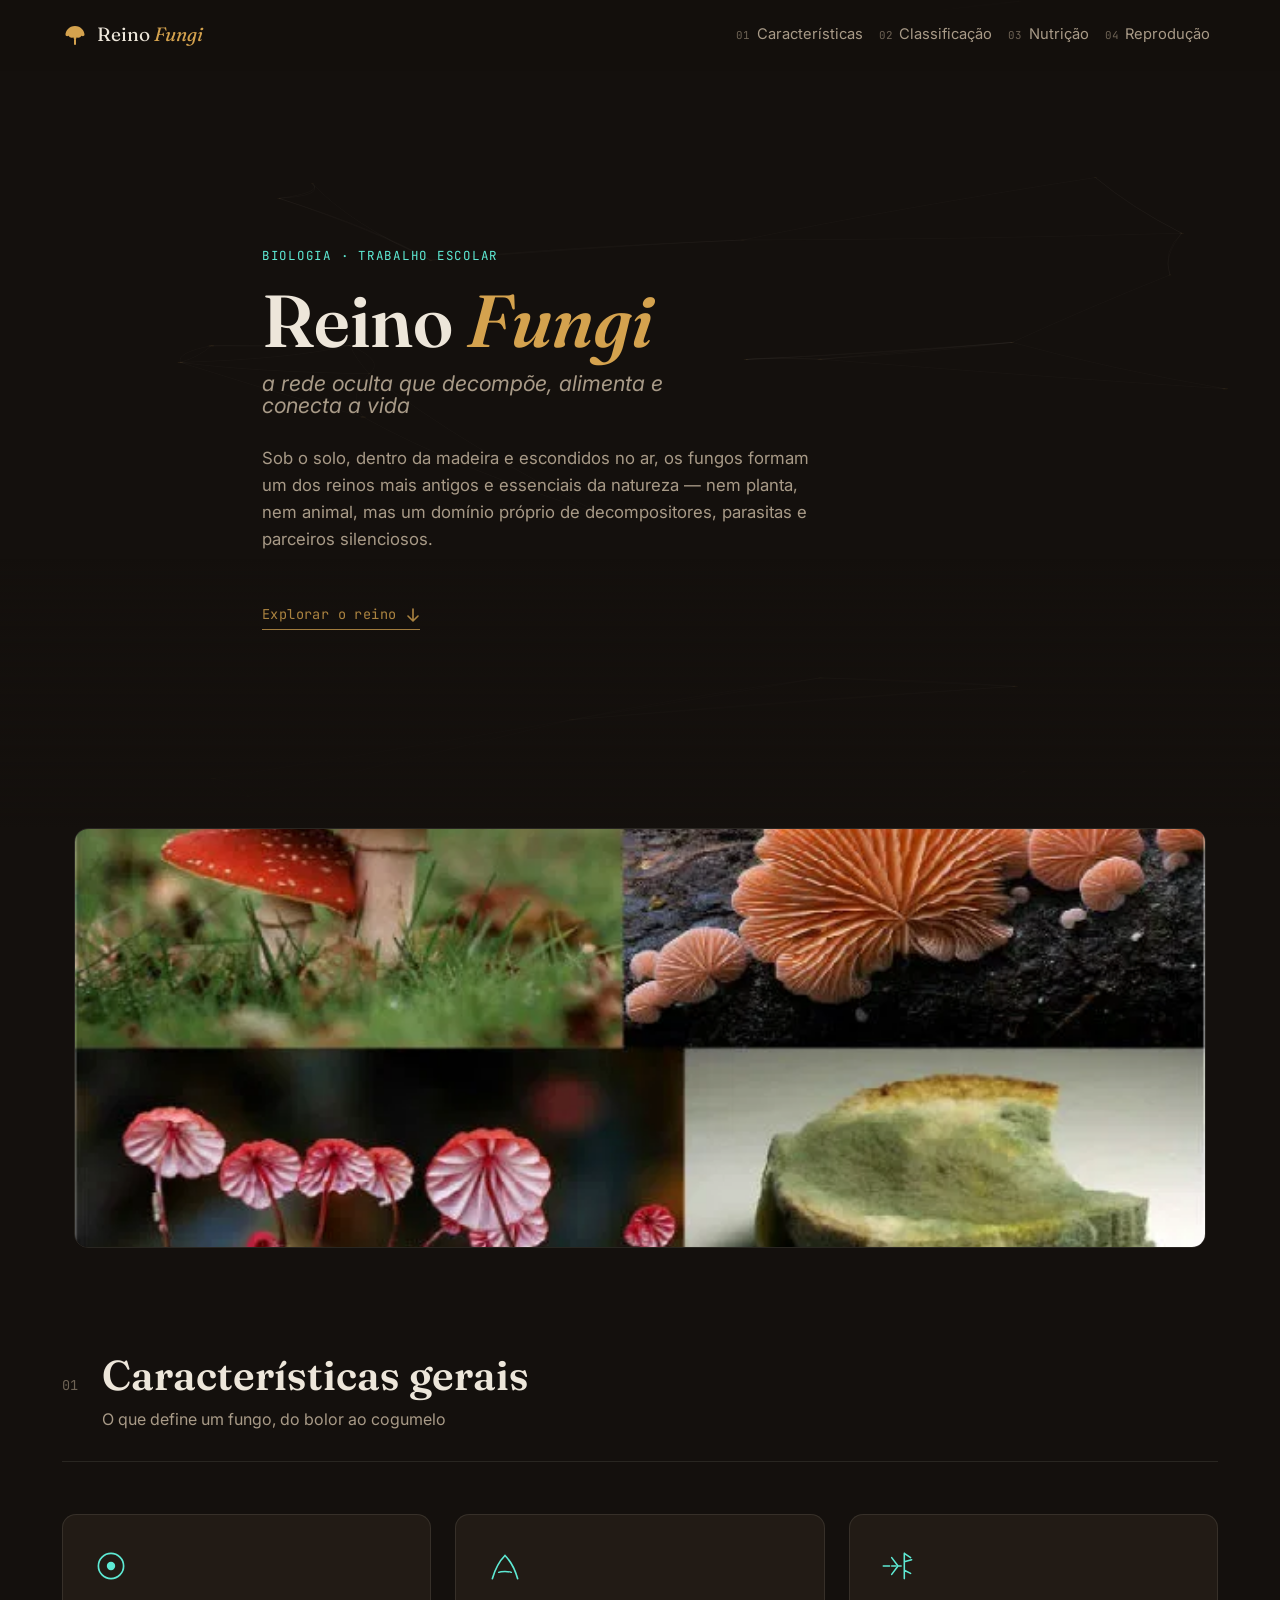
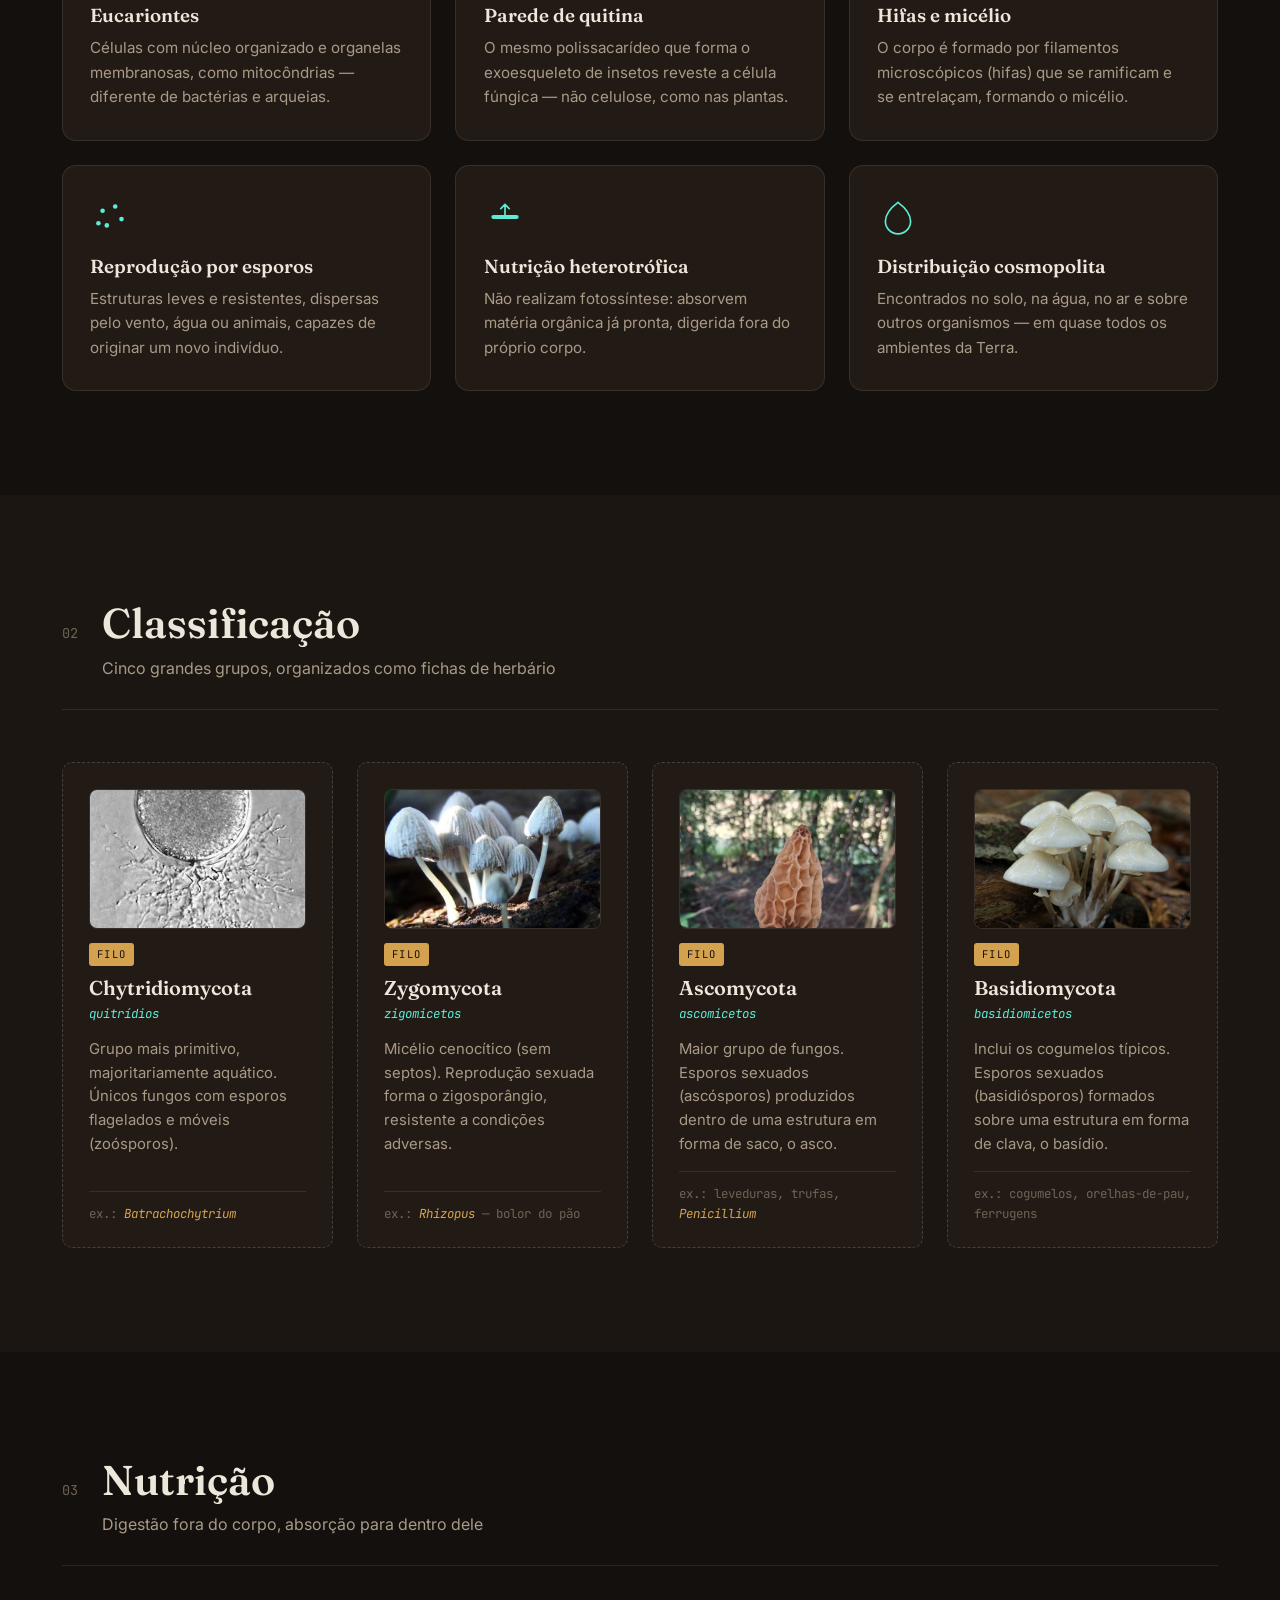
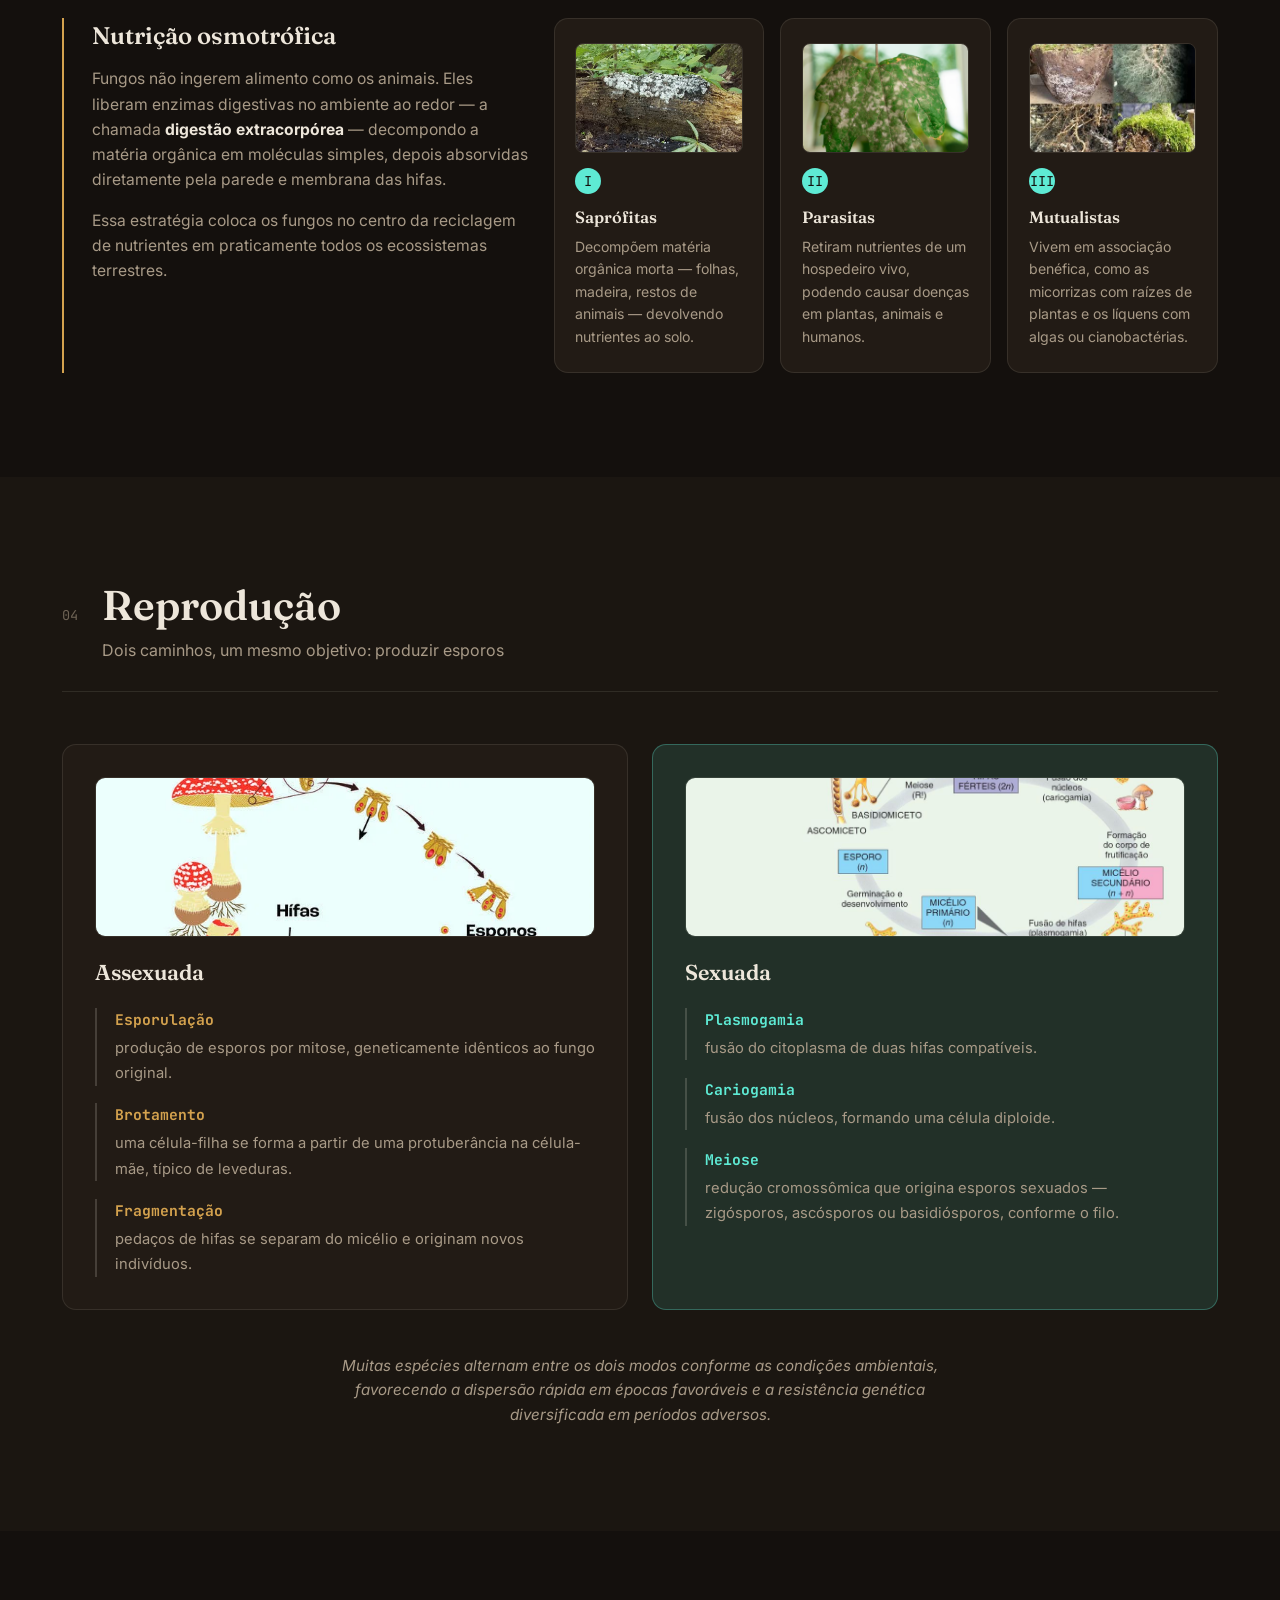
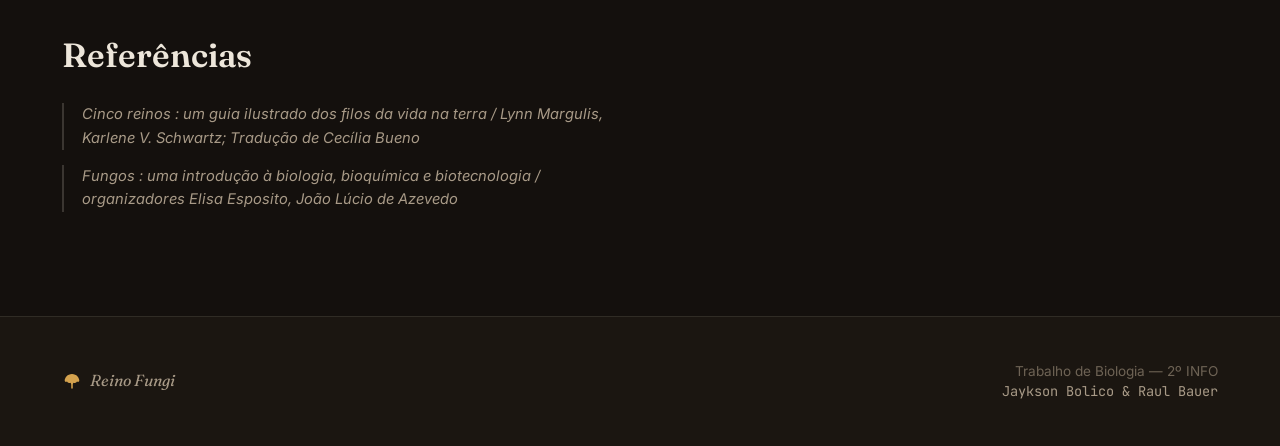
==== commit 2e43c5dc: "fix: update page title for consistency" ====
--- a/index.html
+++ b/index.html
@@ -3,7 +3,7 @@
 <head>
 <meta charset="UTF-8">
 <meta name="viewport" content="width=device-width, initial-scale=1.0">
-<title>Reino Fungi — A Rede Oculta da Vida</title>
+<title>Reino Fungi</title>
 <meta name="description" content="Um estudo visual sobre o Reino Fungi: características gerais, classificação, nutrição e reprodução.">
 
 <!-- Bootstrap 5 (framework delivery) -->
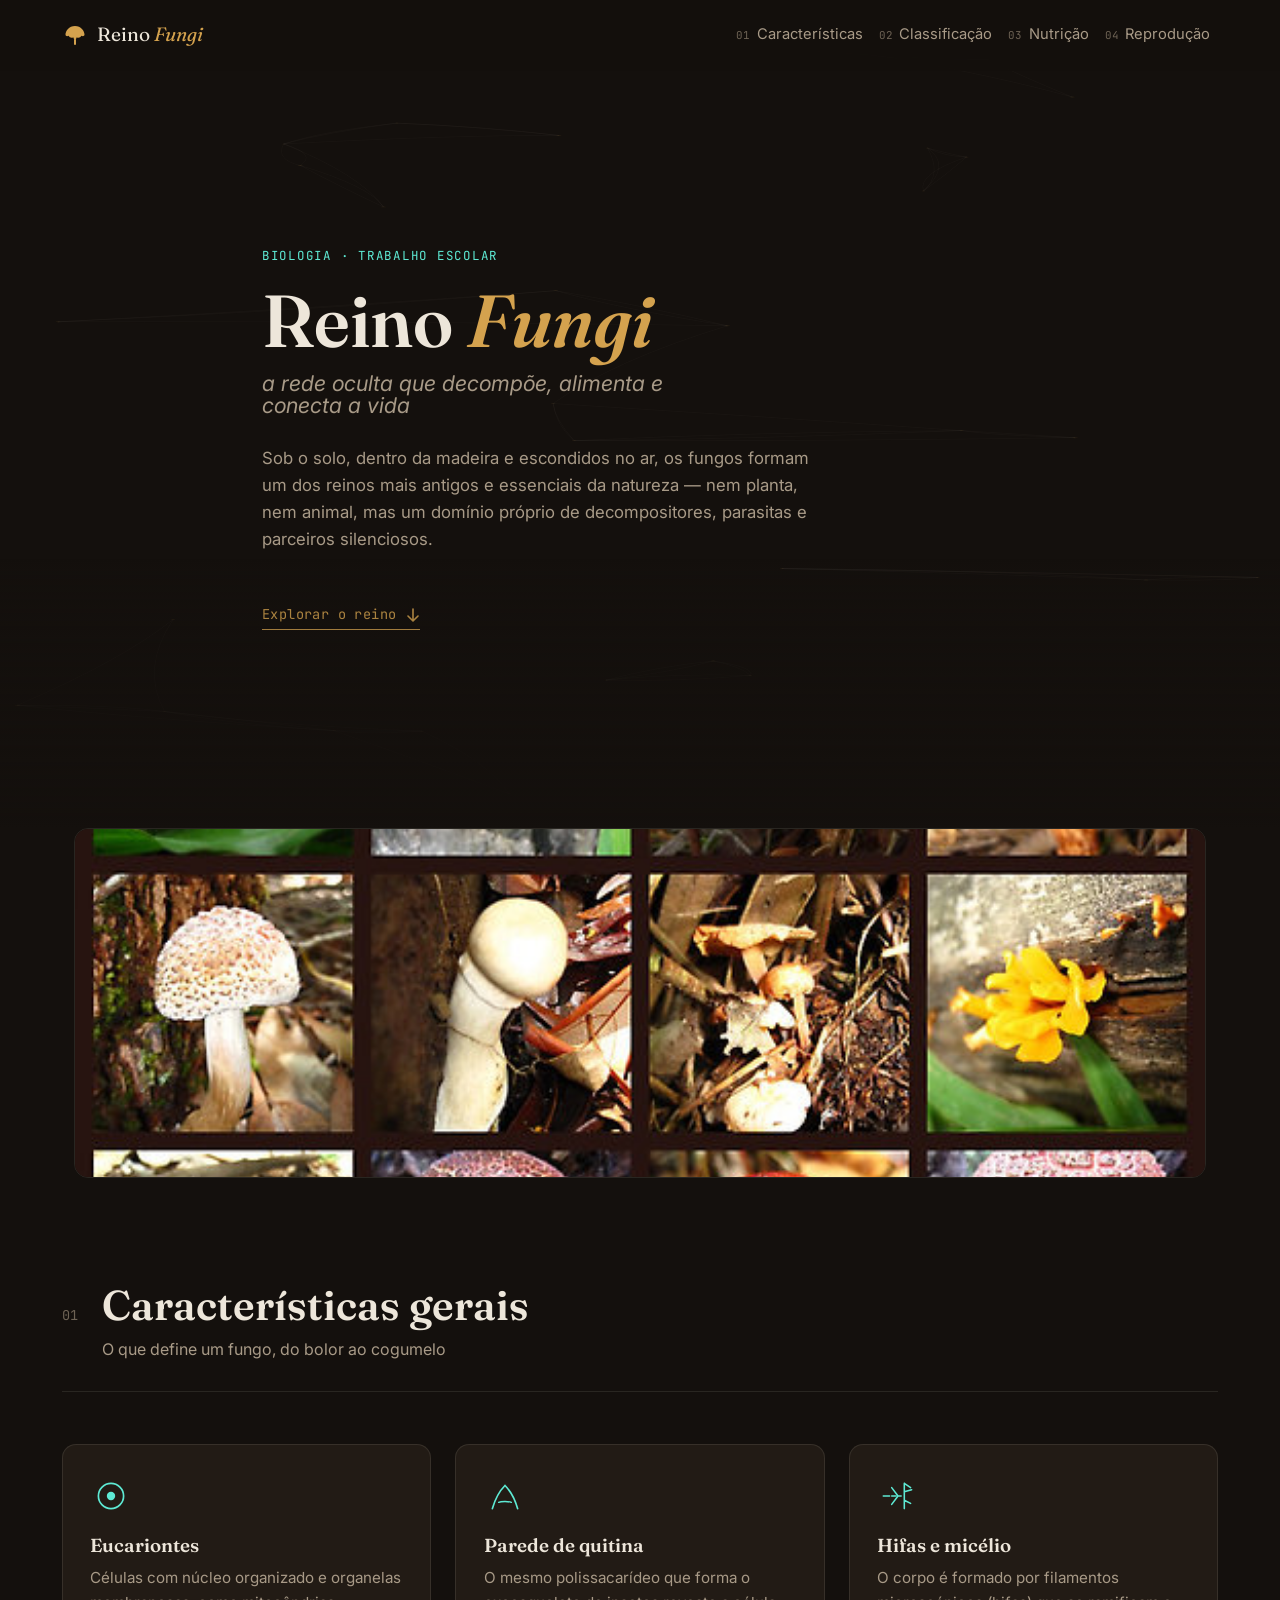
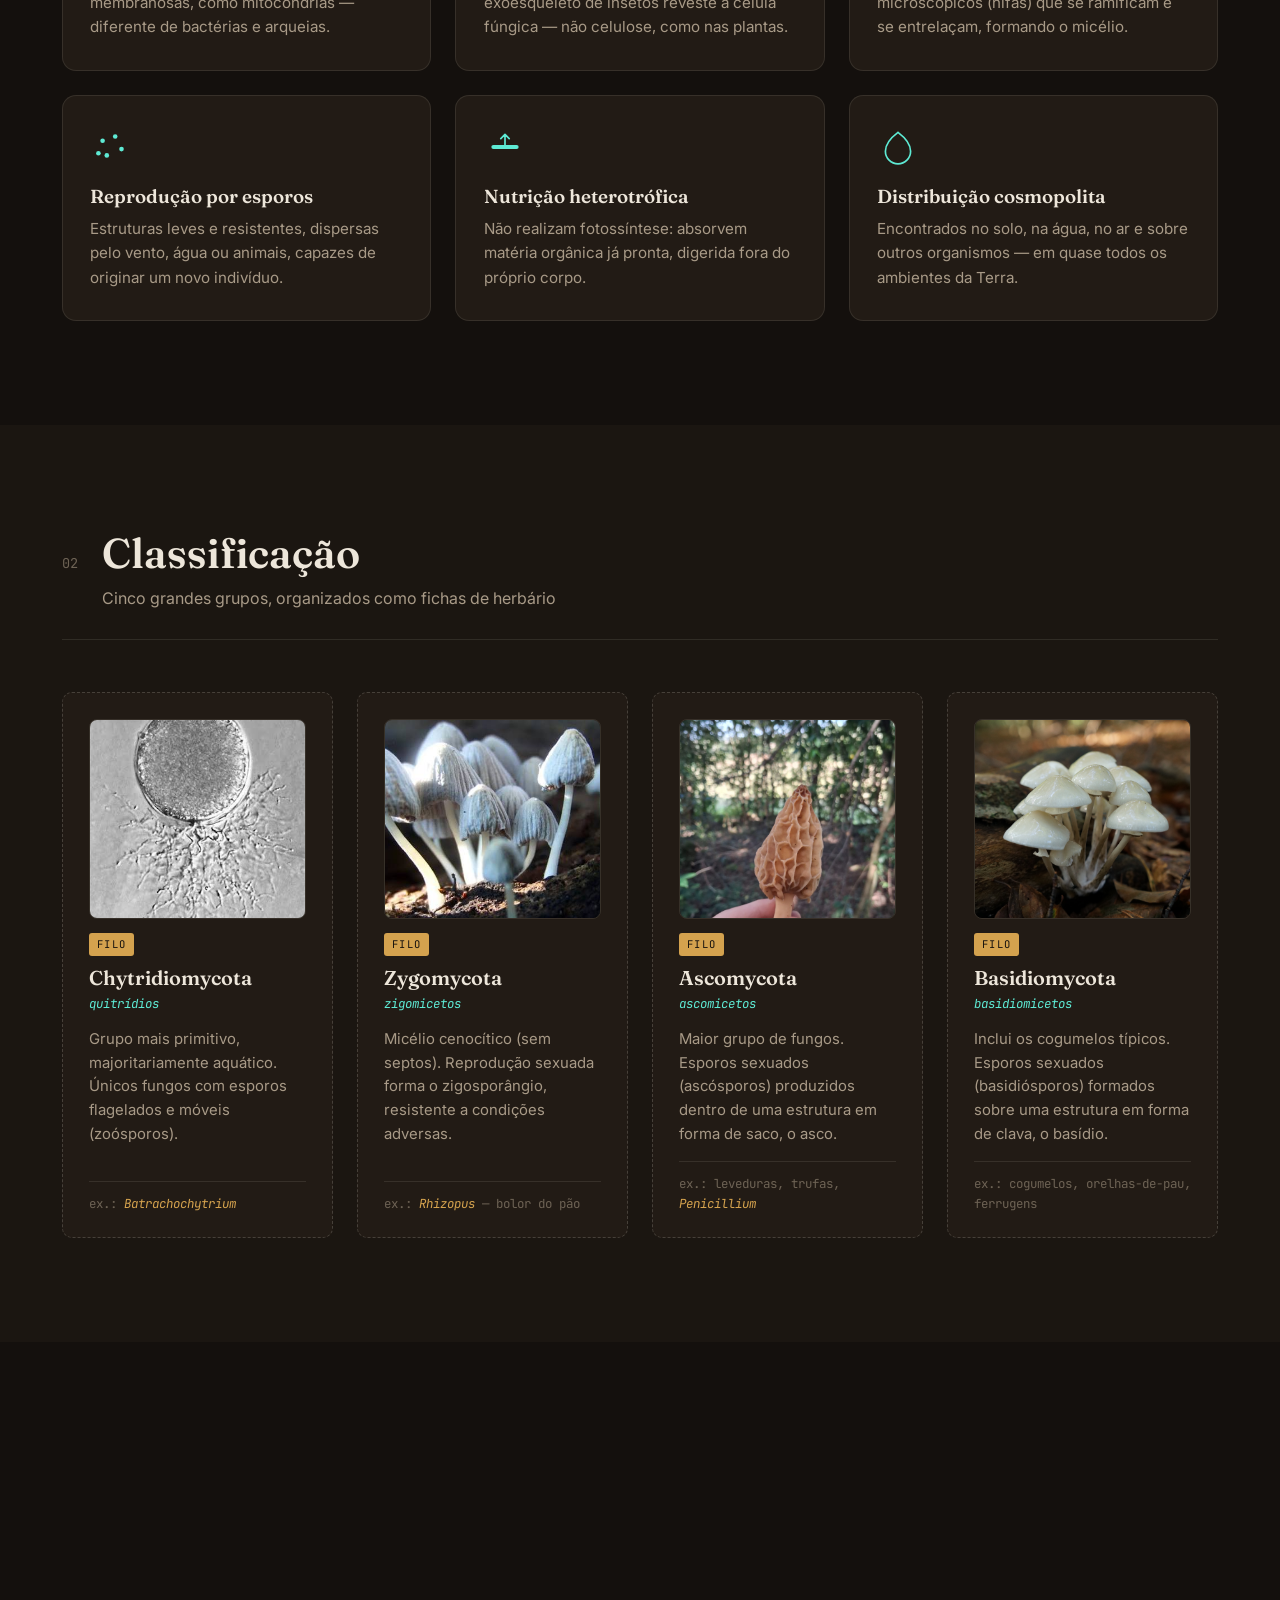
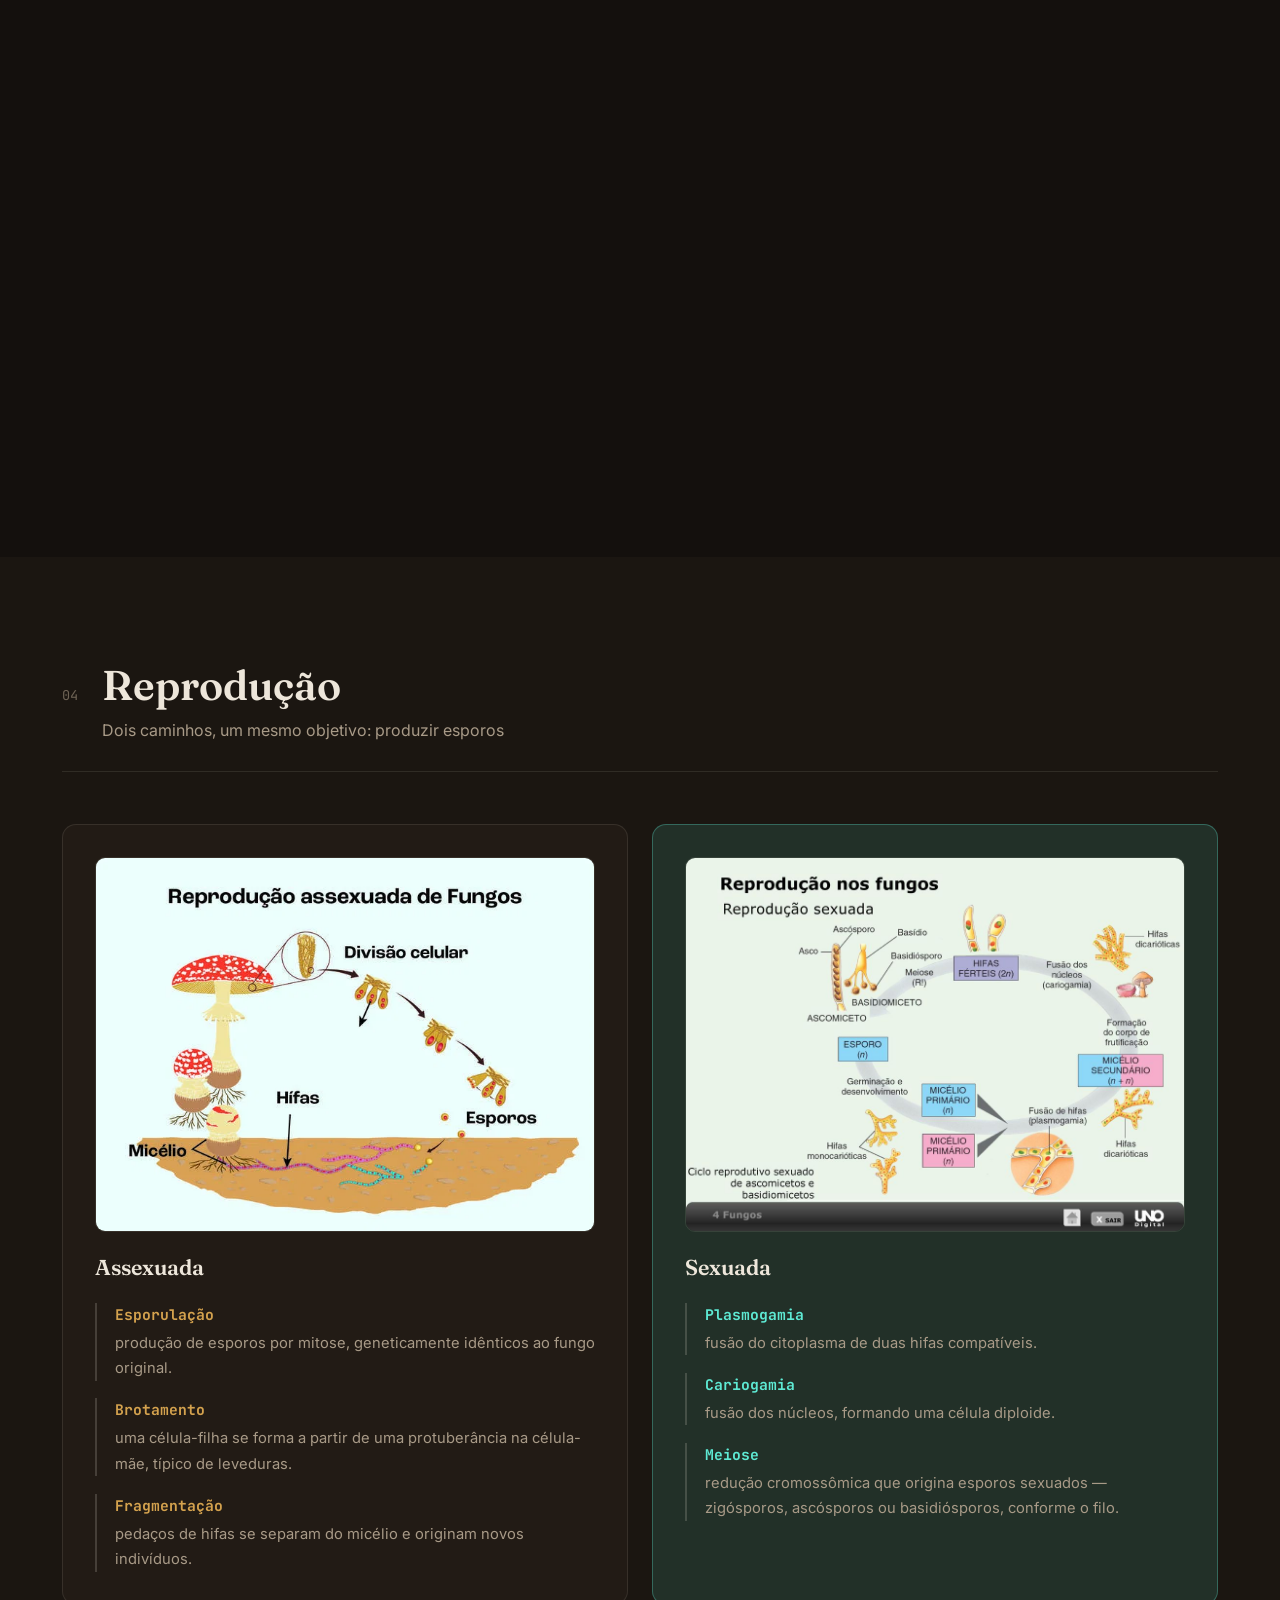
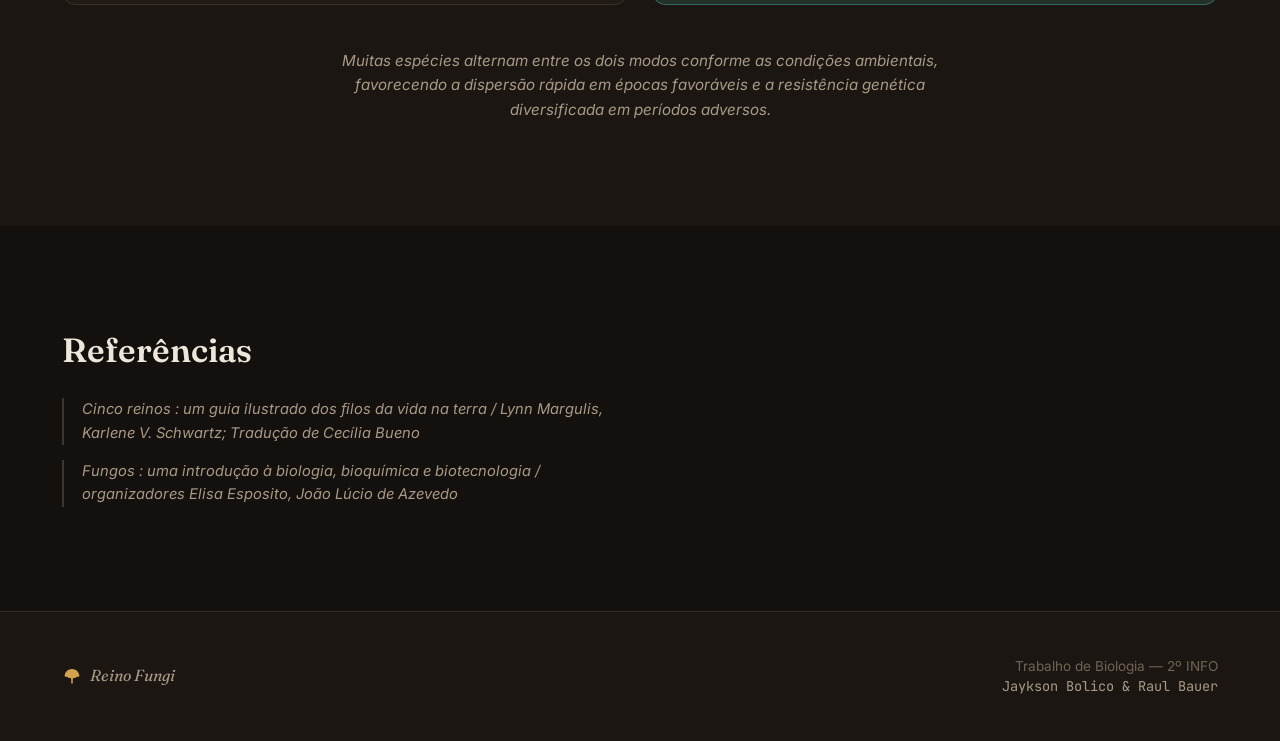
==== commit 35b62f44: "Refactor code structure for improved readability and maintainability" ====
--- a/index.html
+++ b/index.html
@@ -71,7 +71,7 @@
 </header>
 
 <figure class="cover-image reveal">
-  <img src="/img/diversidadedefungos-0.webp" alt="Fungos e micélio em ambiente natural">
+  <img src="/img/Reino-Fungi.jpg" alt="Fungos e micélio em ambiente natural">
 </figure>
 
 <main>
--- a/assets/style.css
+++ b/assets/style.css
@@ -234,7 +234,7 @@
 }
 .cover-image img {
   width: 100%;
-  height: clamp(220px, 34vw, 420px);
+  height: clamp(180px, 34vw, 350px);
   object-fit: cover;
   border-radius: var(--radius);
   border: 1px solid var(--line);
@@ -336,7 +336,7 @@
 }
 .specimen-img {
   width: 100%;
-  height: 140px;
+  height: 200px;
   object-fit: cover;
   border-radius: 8px;
   border: 1px solid var(--line);
@@ -410,7 +410,7 @@
 }
 .mode-img {
   width: 100%;
-  height: 110px;
+  height: 200px;
   object-fit: cover;
   border-radius: 8px;
   border: 1px solid var(--line);
@@ -456,7 +456,7 @@
 }
 .repro-img {
   width: 100%;
-  height: 160px;
+  height: 375px;
   object-fit: cover;
   border-radius: 10px;
   border: 1px solid var(--line);
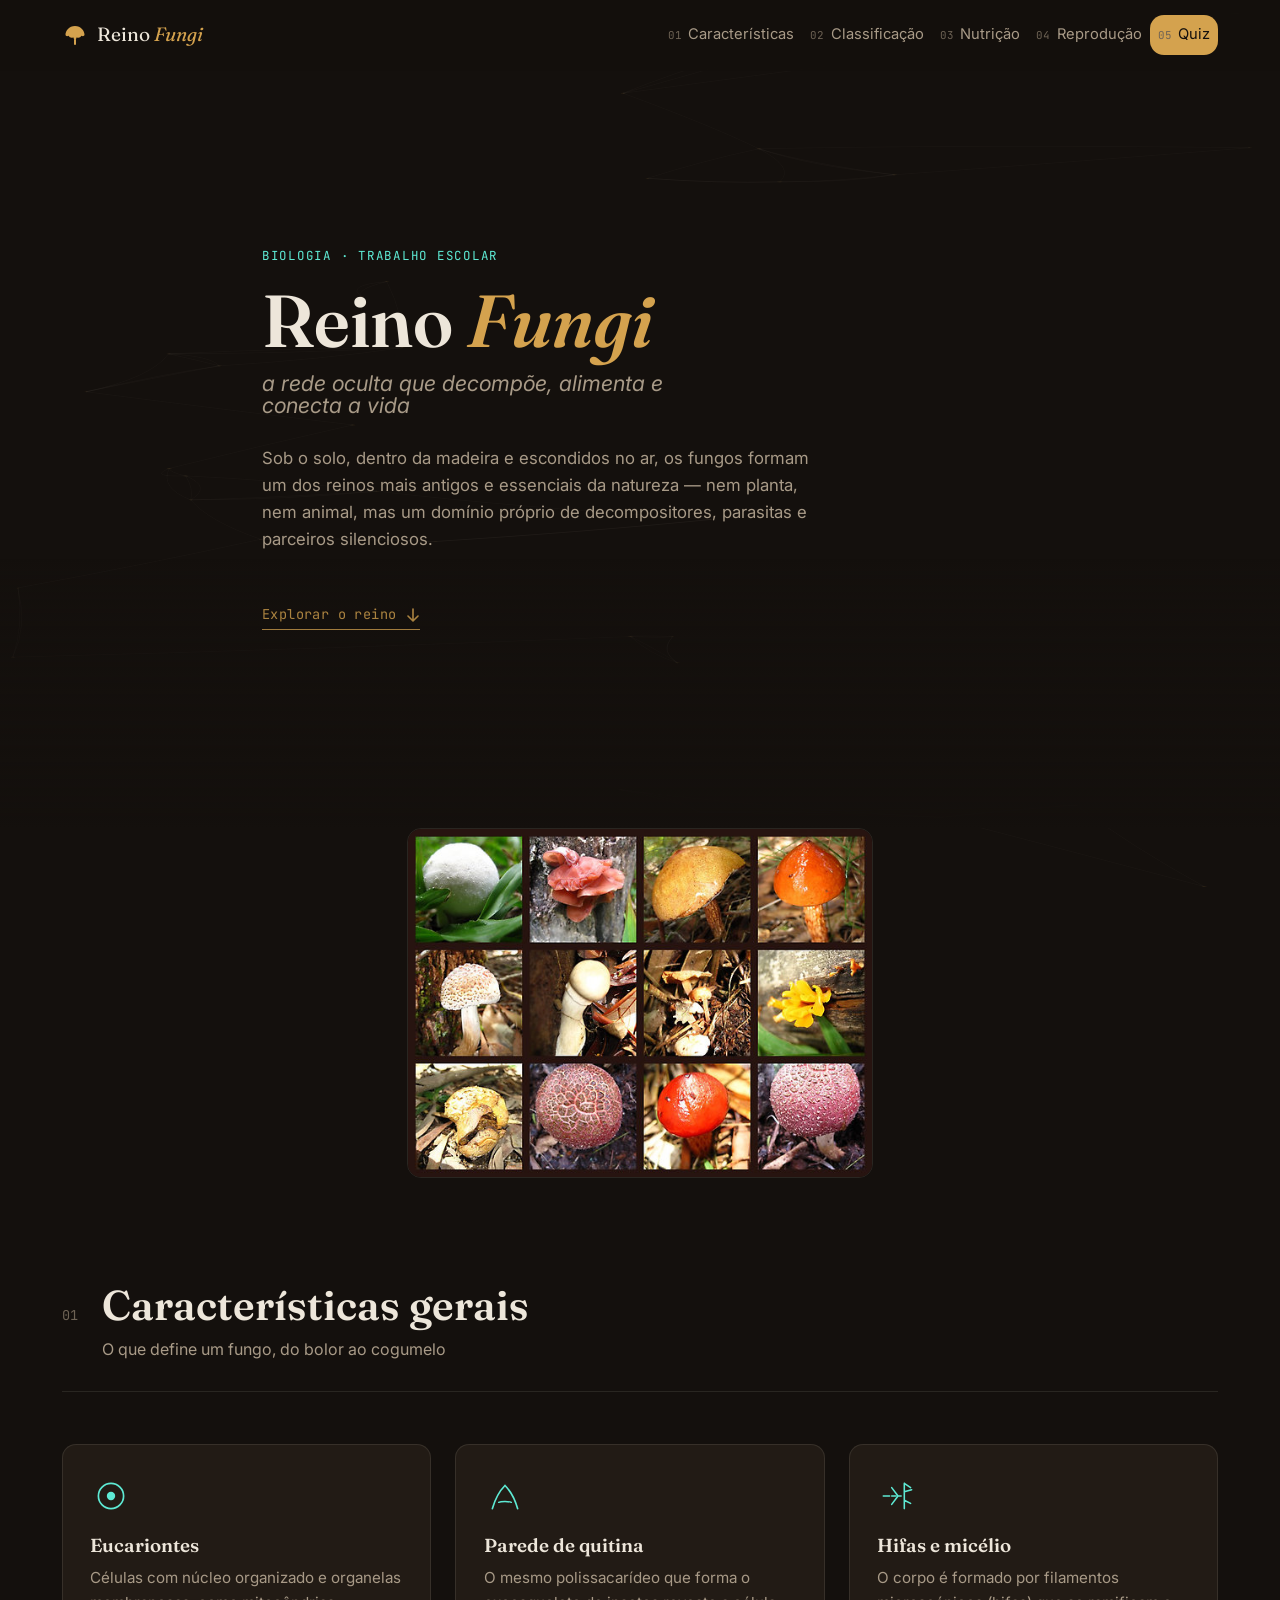
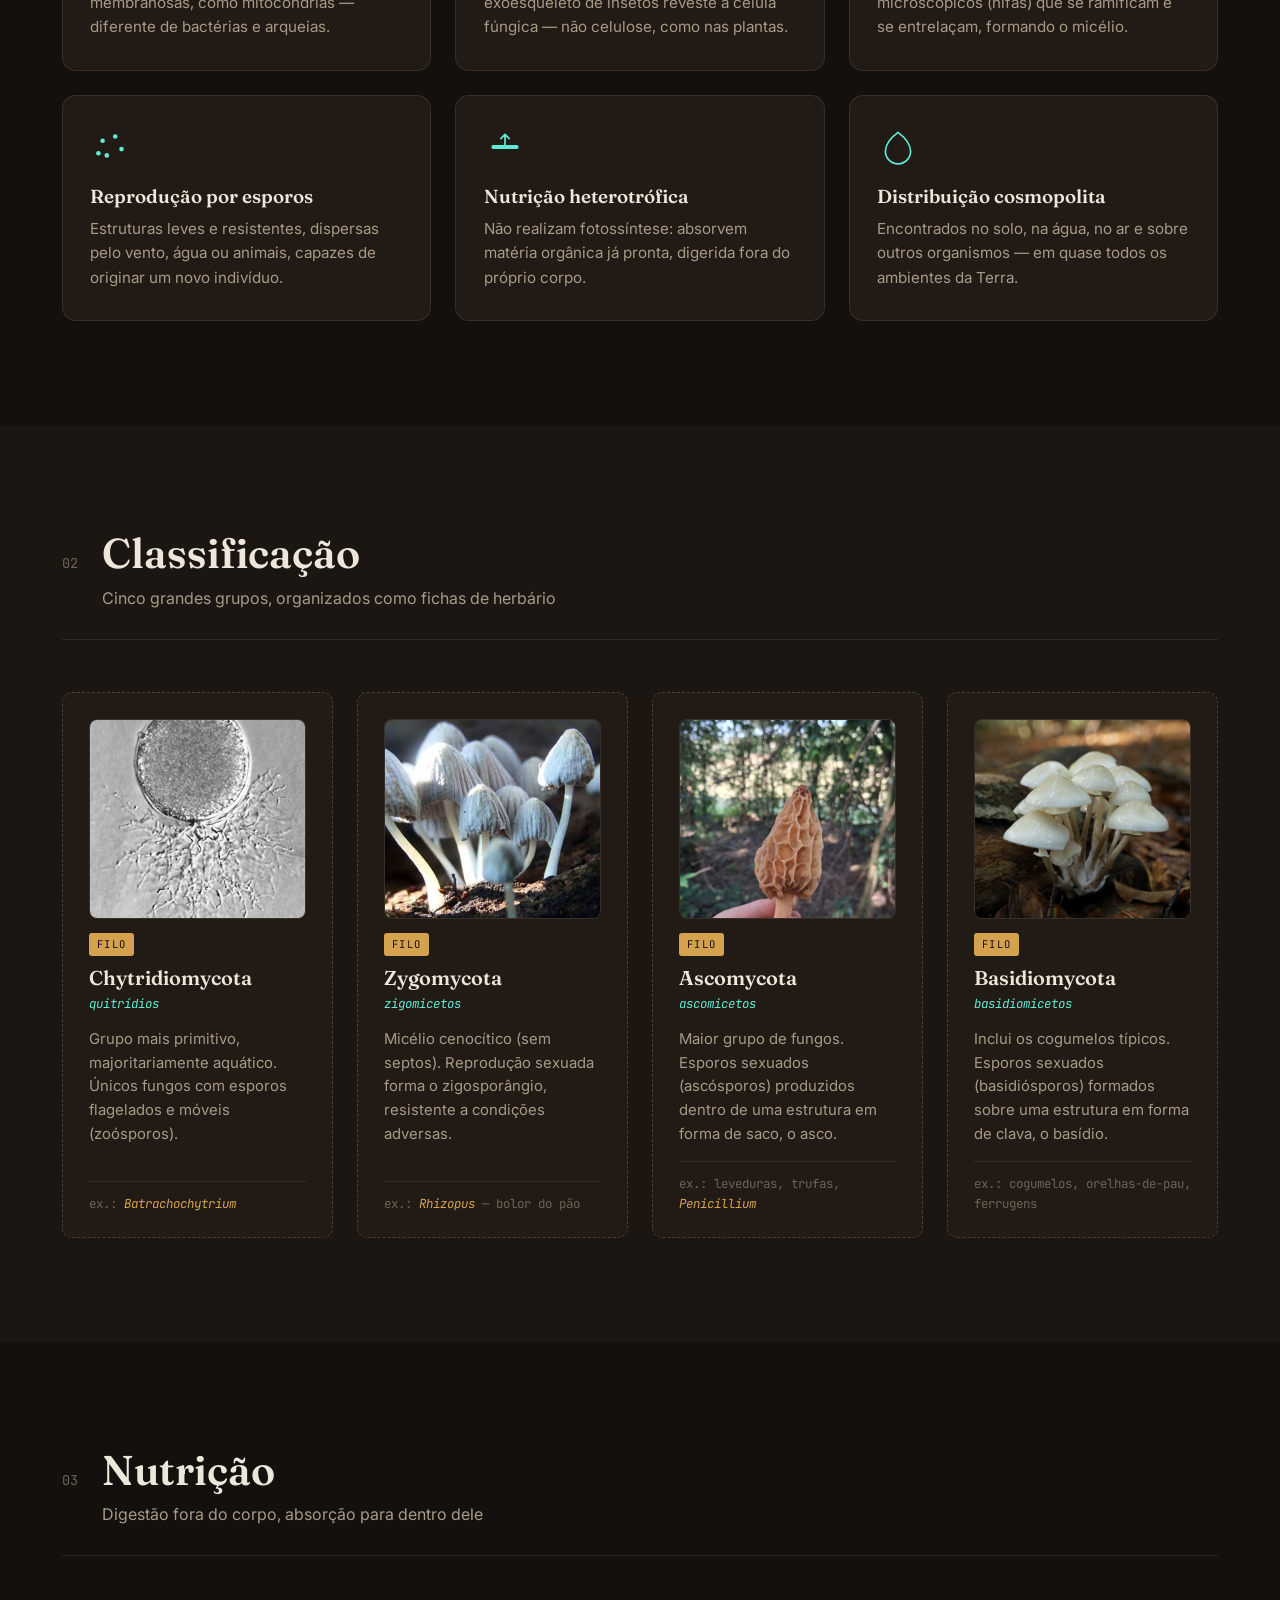
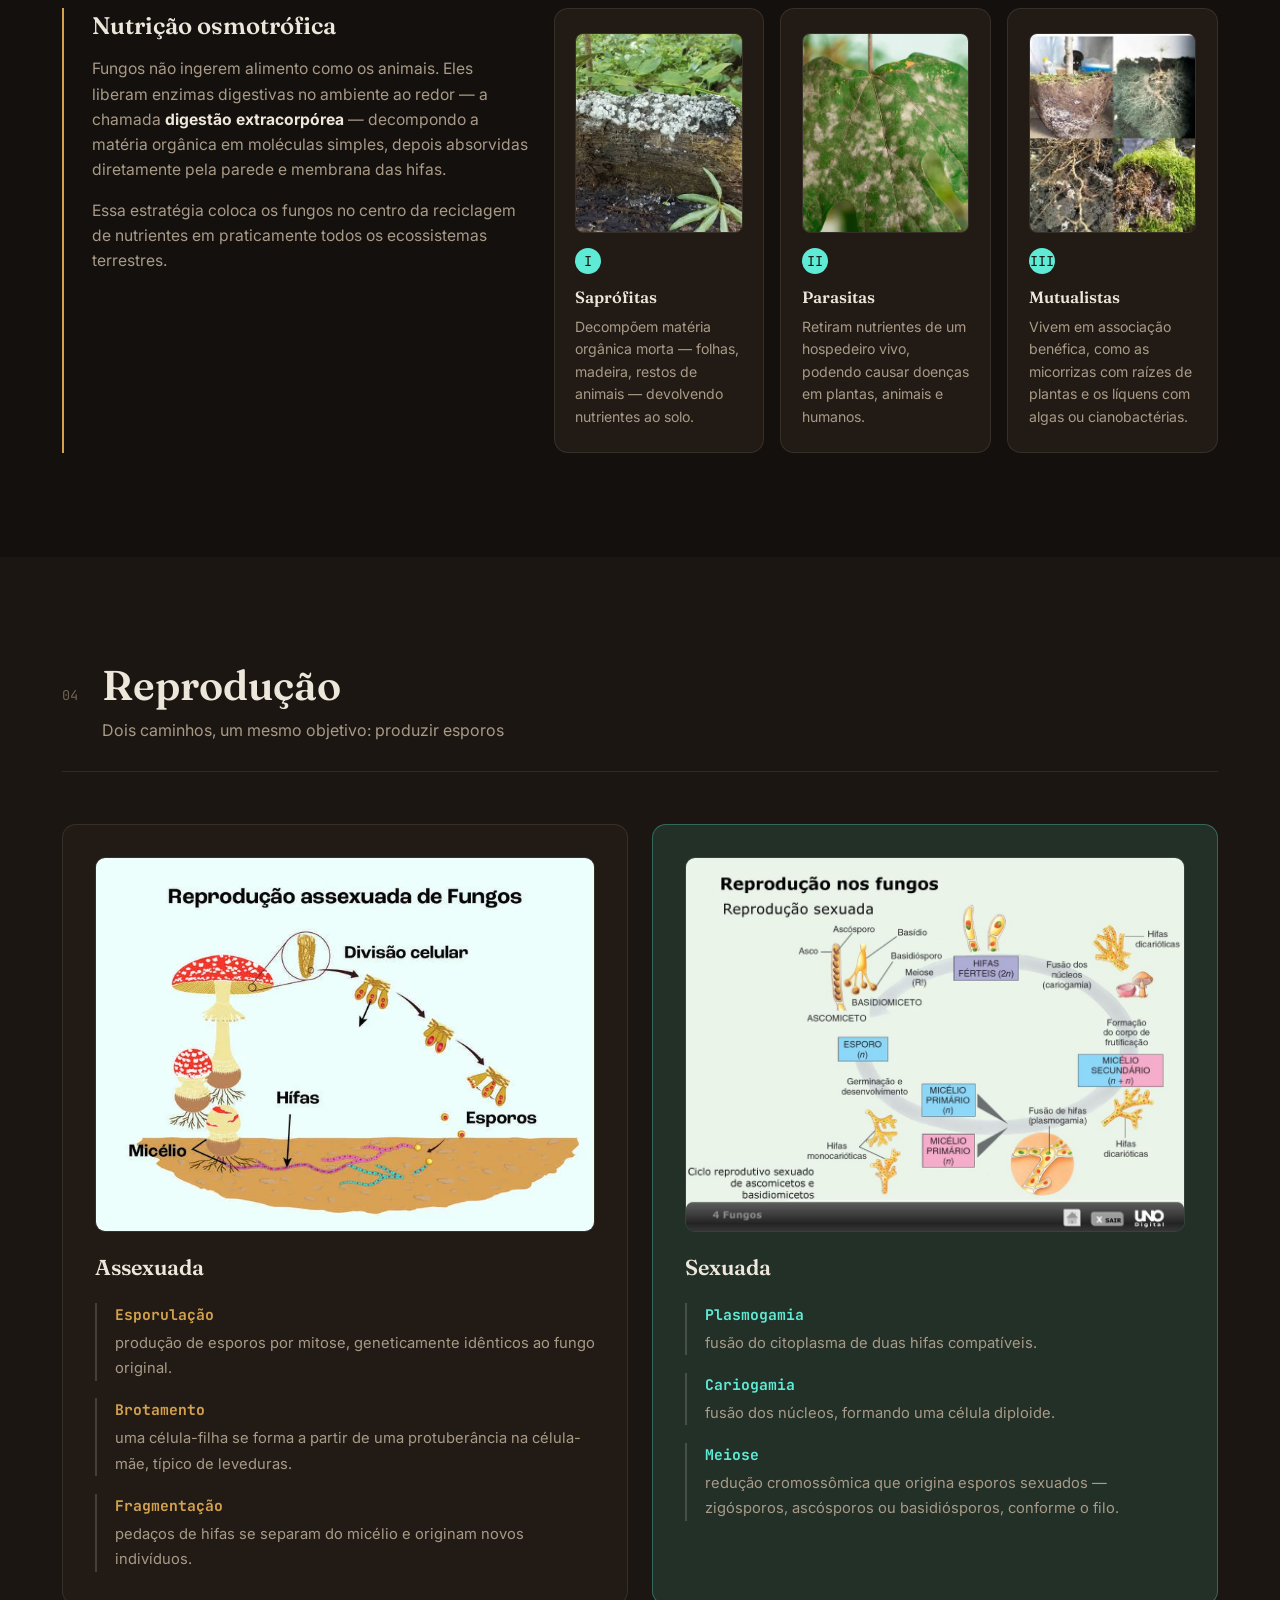
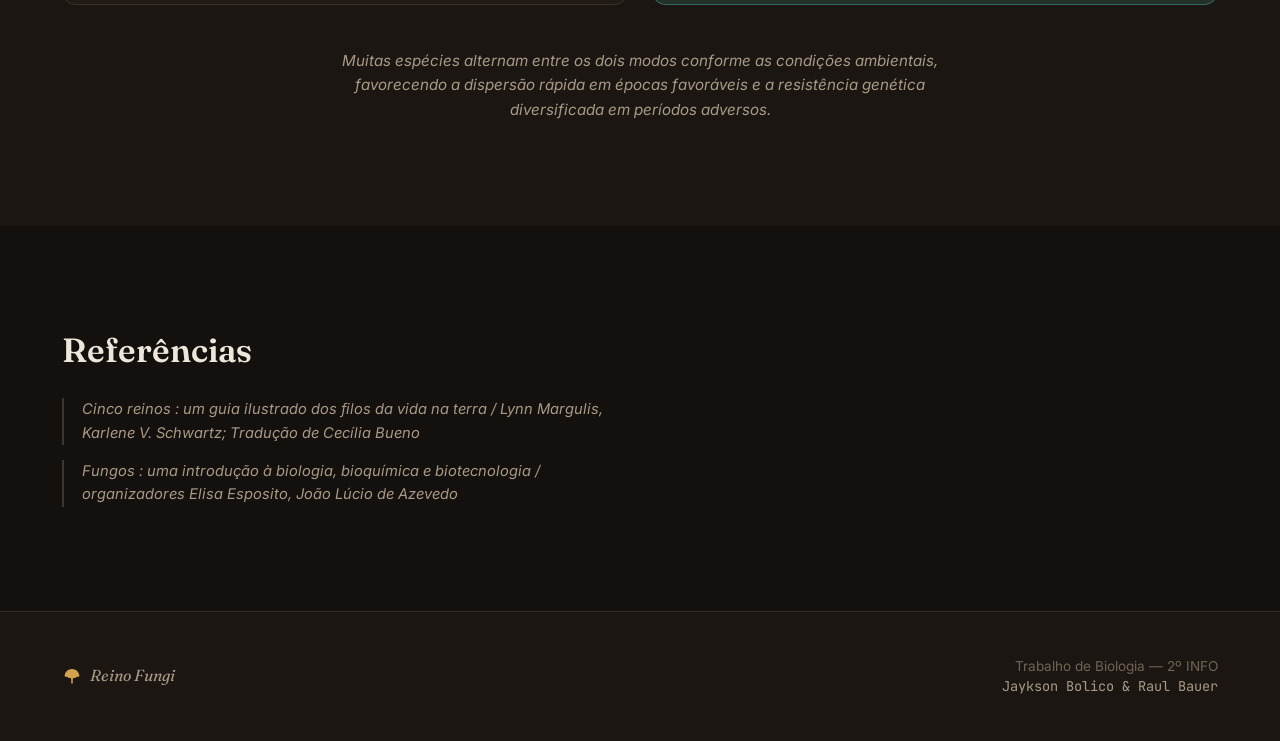
==== commit f43468b8: "feat: add quiz functionality with questions and scoring system" ====
--- a/index.html
+++ b/index.html
@@ -44,6 +44,7 @@
         <li class="nav-item"><a class="nav-link" href="#classificacao"><span class="nav-num">02</span> Classificação</a></li>
         <li class="nav-item"><a class="nav-link" href="#nutricao"><span class="nav-num">03</span> Nutrição</a></li>
         <li class="nav-item"><a class="nav-link" href="#reproducao"><span class="nav-num">04</span> Reprodução</a></li>
+        <li class="nav-item"><a class="nav-link quiz" href="./quiz.html"><span class="nav-num">05</span> Quiz</a></li>
       </ul>
     </div>
   </div>
@@ -351,7 +352,7 @@
       </div>
     </div>
   </section>
-
+  
 </main>
 
 <!-- FOOTER -->
@@ -371,6 +372,8 @@
       <span>Jaykson Bolico &amp; Raul Bauer</span>
     </p>
   </div>
+
+  
 </footer>
 
 <script src="https://cdn.jsdelivr.net/npm/bootstrap@5.3.3/dist/js/bootstrap.bundle.min.js"></script>
--- a/assets/style.css
+++ b/assets/style.css
@@ -581,3 +581,14 @@
   .hero-lead { font-size: 0.98rem; }
   .specimen-card, .trait-card, .repro-panel { padding: 1.4rem; }
 }
+
+body{
+  display: flex;
+  flex-direction: column;
+}
+
+.quiz {
+  background: var(--amber);
+  color: var(--bg) !important;
+  border-radius: var(--radius);
+}
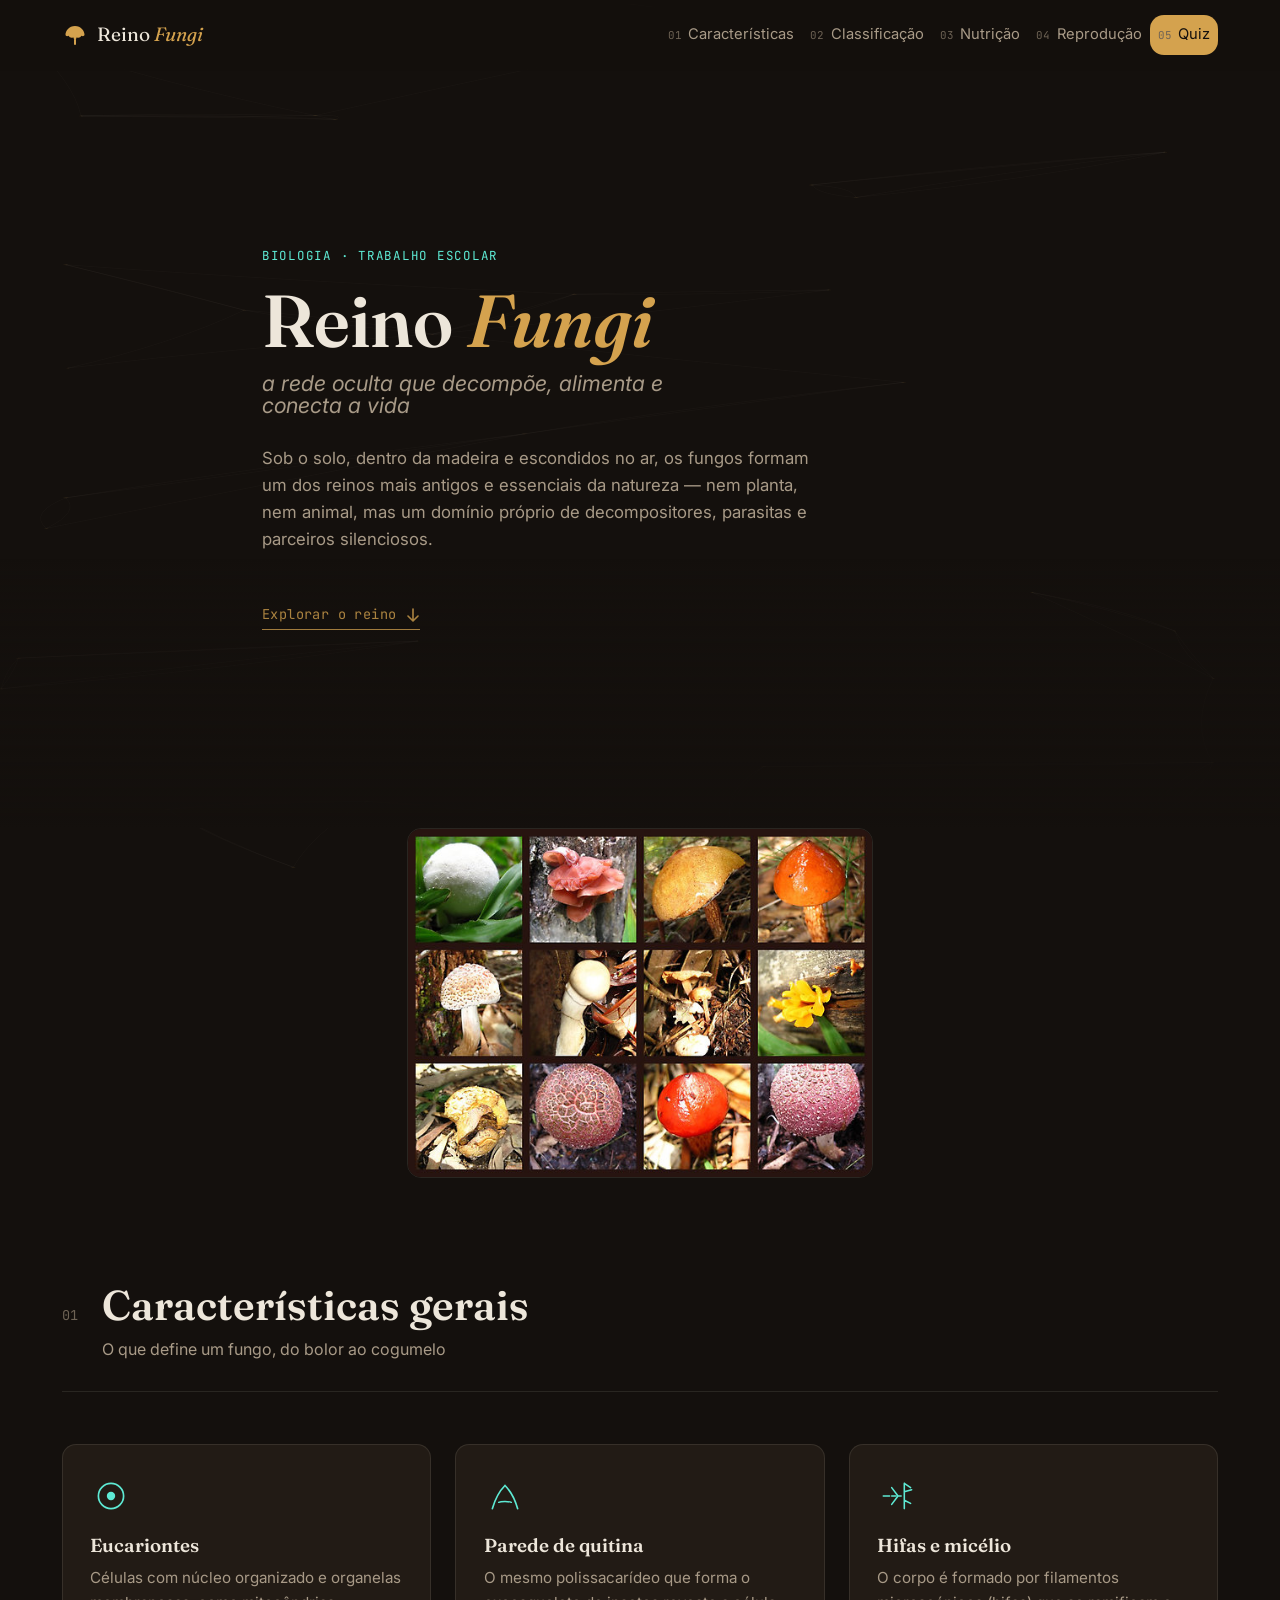
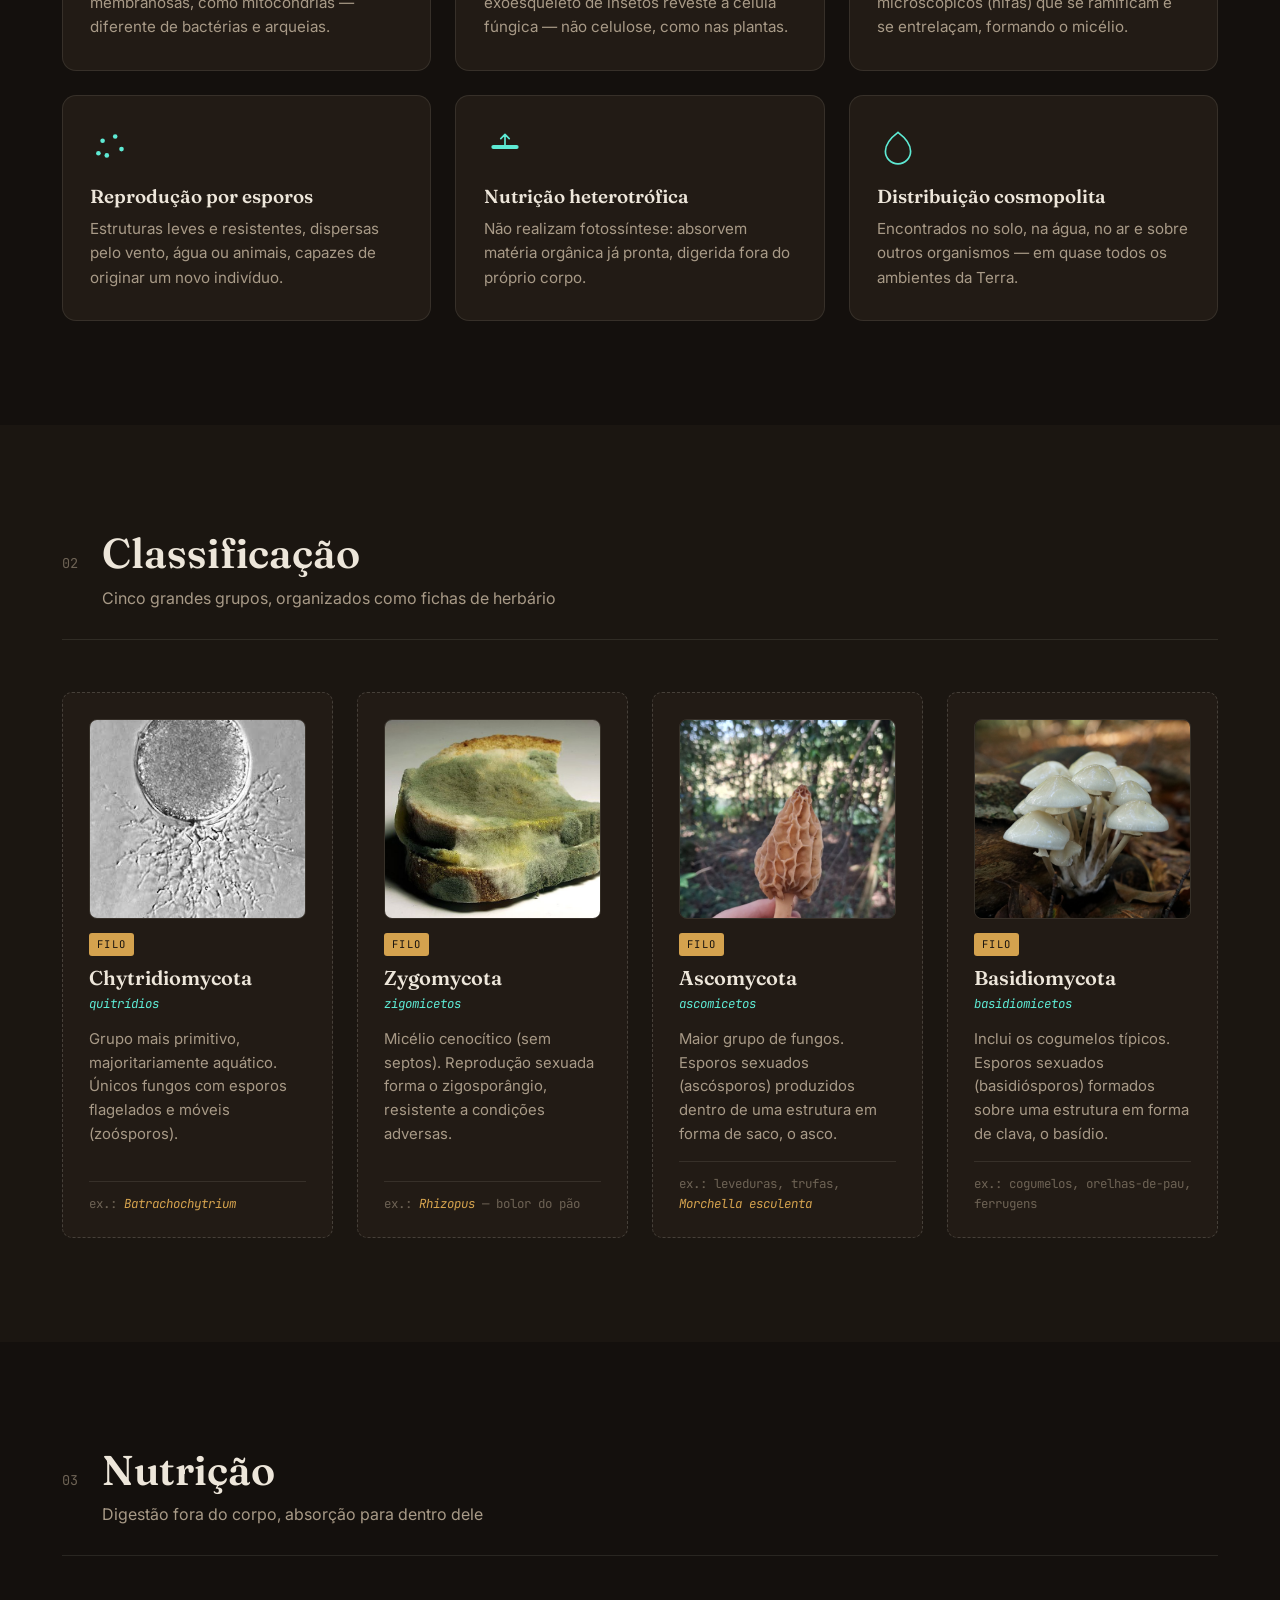
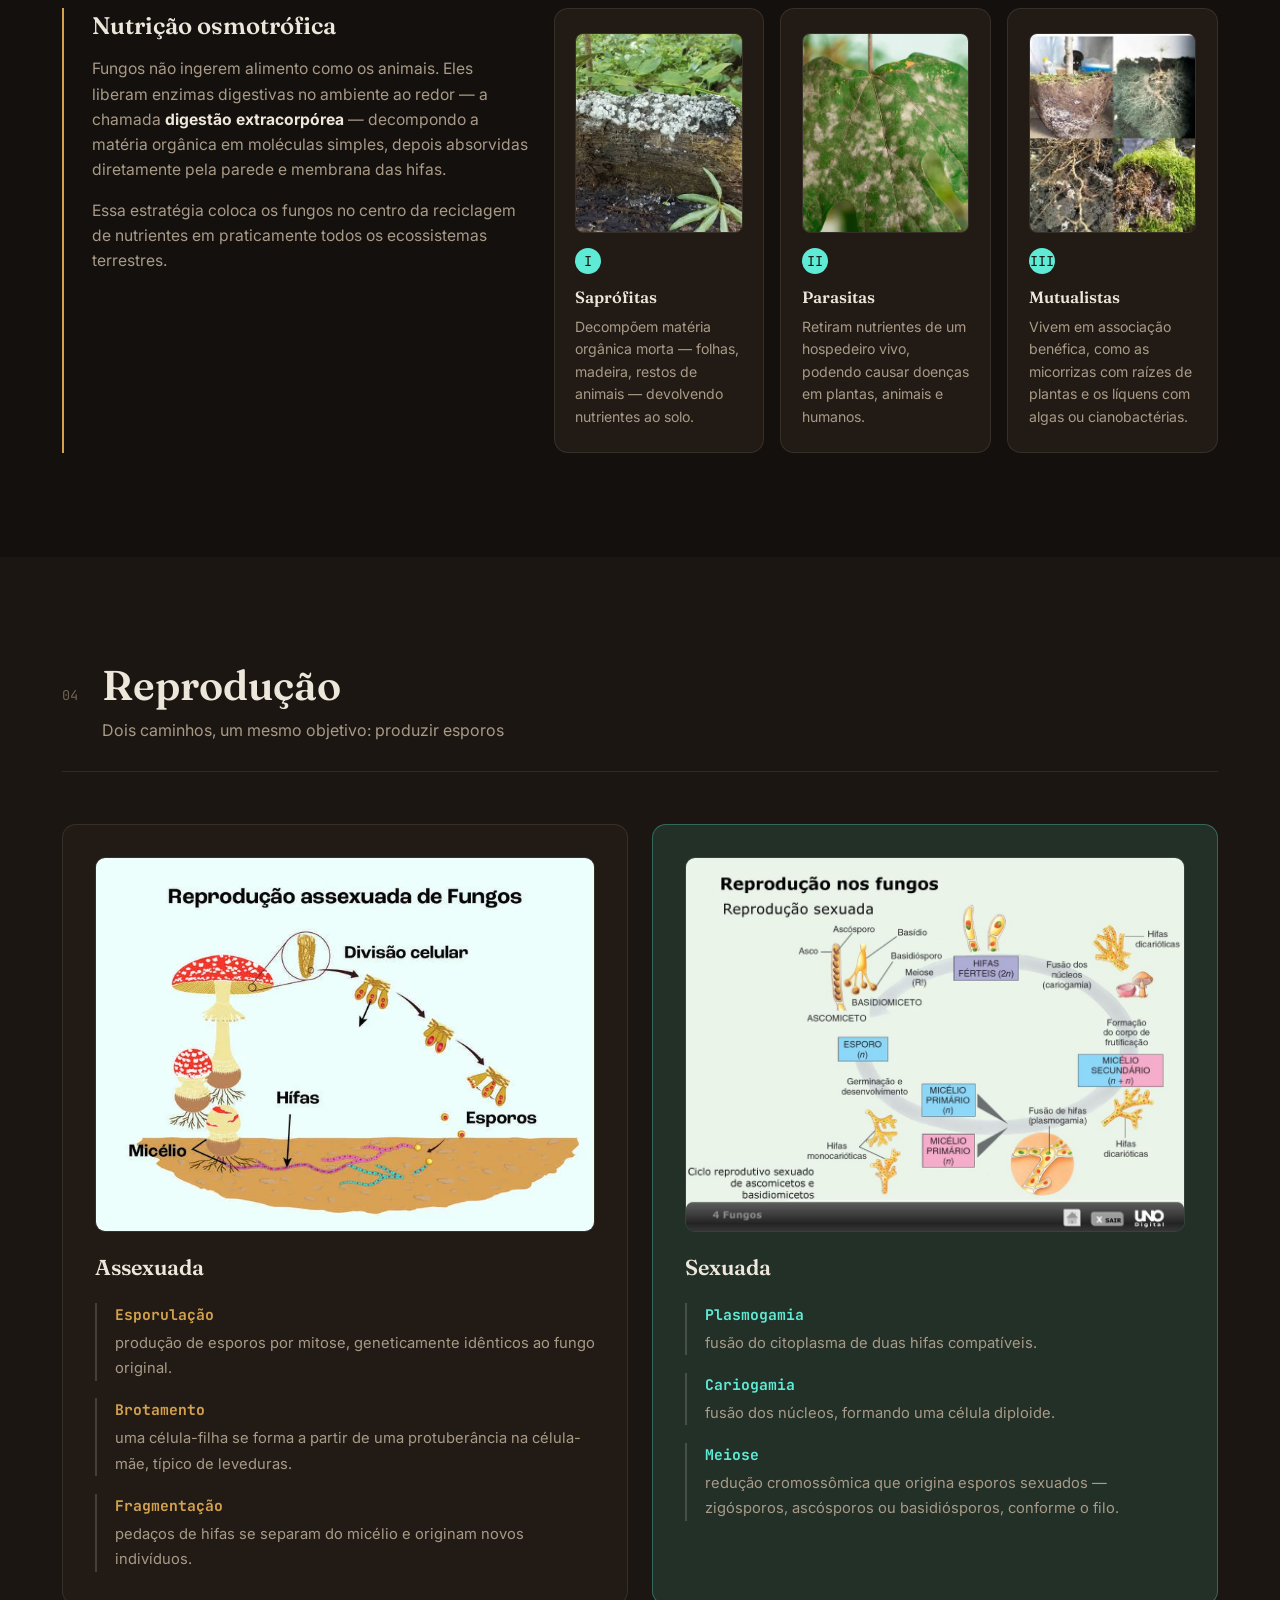
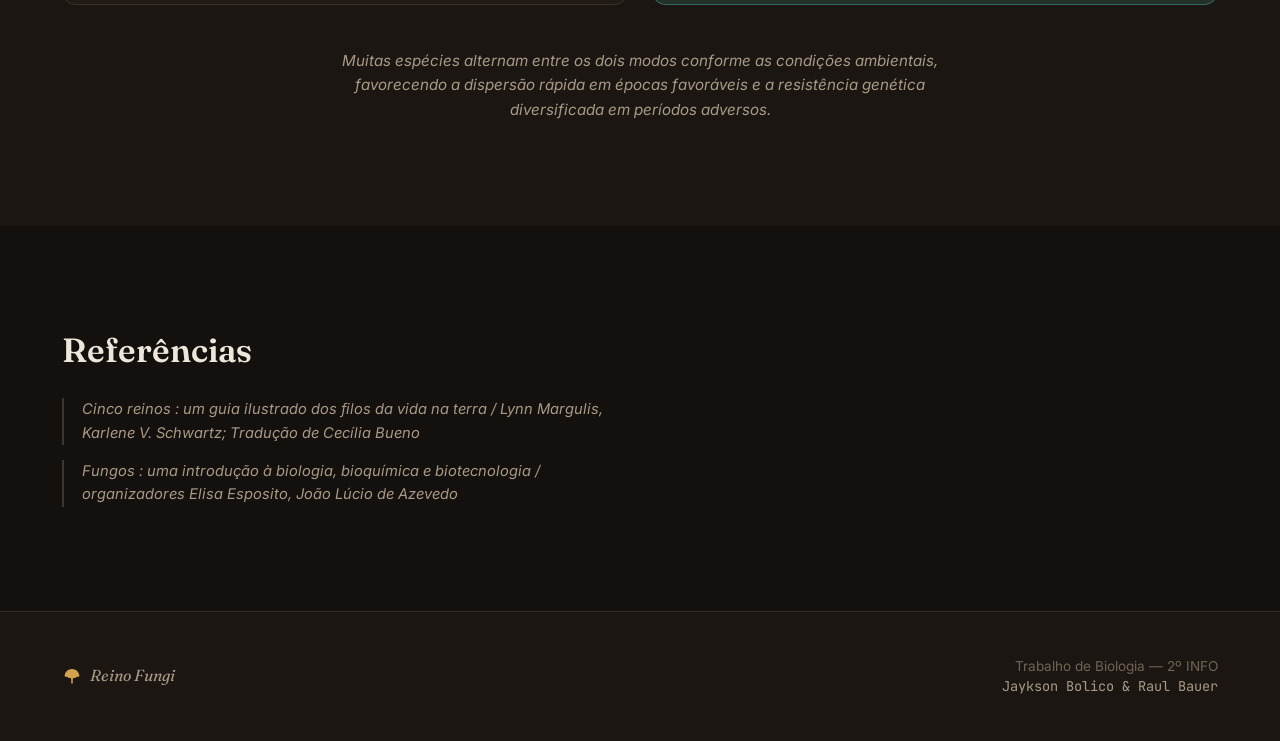
==== commit b484eb31: "Implement structural updates and optimizations across multiple modules" ====
--- a/index.html
+++ b/index.html
@@ -179,7 +179,7 @@
 
         <div class="col-sm-6 col-lg-3 reveal">
           <article class="specimen-card">
-            <img class="specimen-img" src="/img/images.jpg" alt="Rhizopus, bolor do pão, exemplo de Zygomycota">
+            <img class="specimen-img" src="/img/bolor.jpg" alt="Rhizopus, bolor do pão, exemplo de Zygomycota">
             <header>
               <span class="specimen-tag">Filo</span>
               <h3>Zygomycota</h3>
@@ -199,7 +199,7 @@
               <span class="specimen-common">ascomicetos</span>
             </header>
             <p>Maior grupo de fungos. Esporos sexuados (ascósporos) produzidos dentro de uma estrutura em forma de saco, o asco.</p>
-            <footer>ex.: leveduras, trufas, <em>Penicillium</em></footer>
+            <footer>ex.: leveduras, trufas, <em>Morchella esculenta</em></footer>
           </article>
         </div>
 
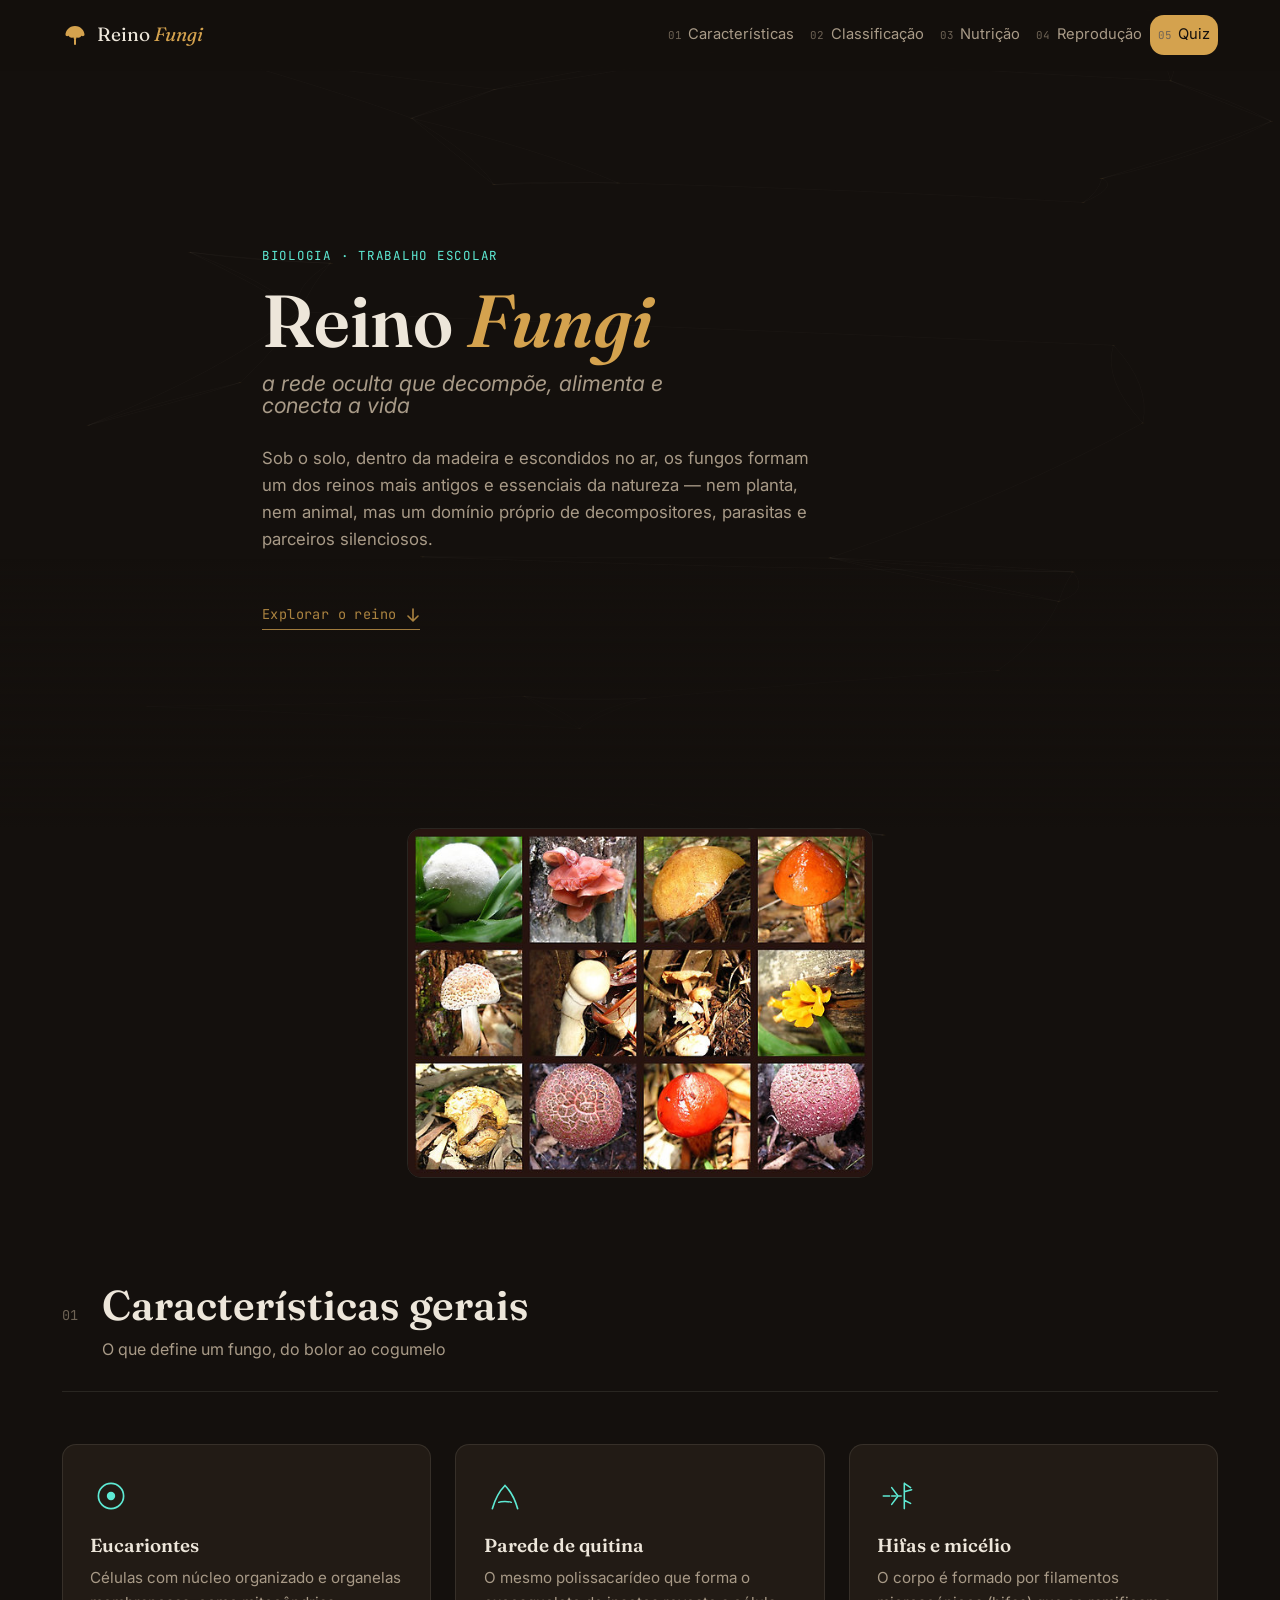
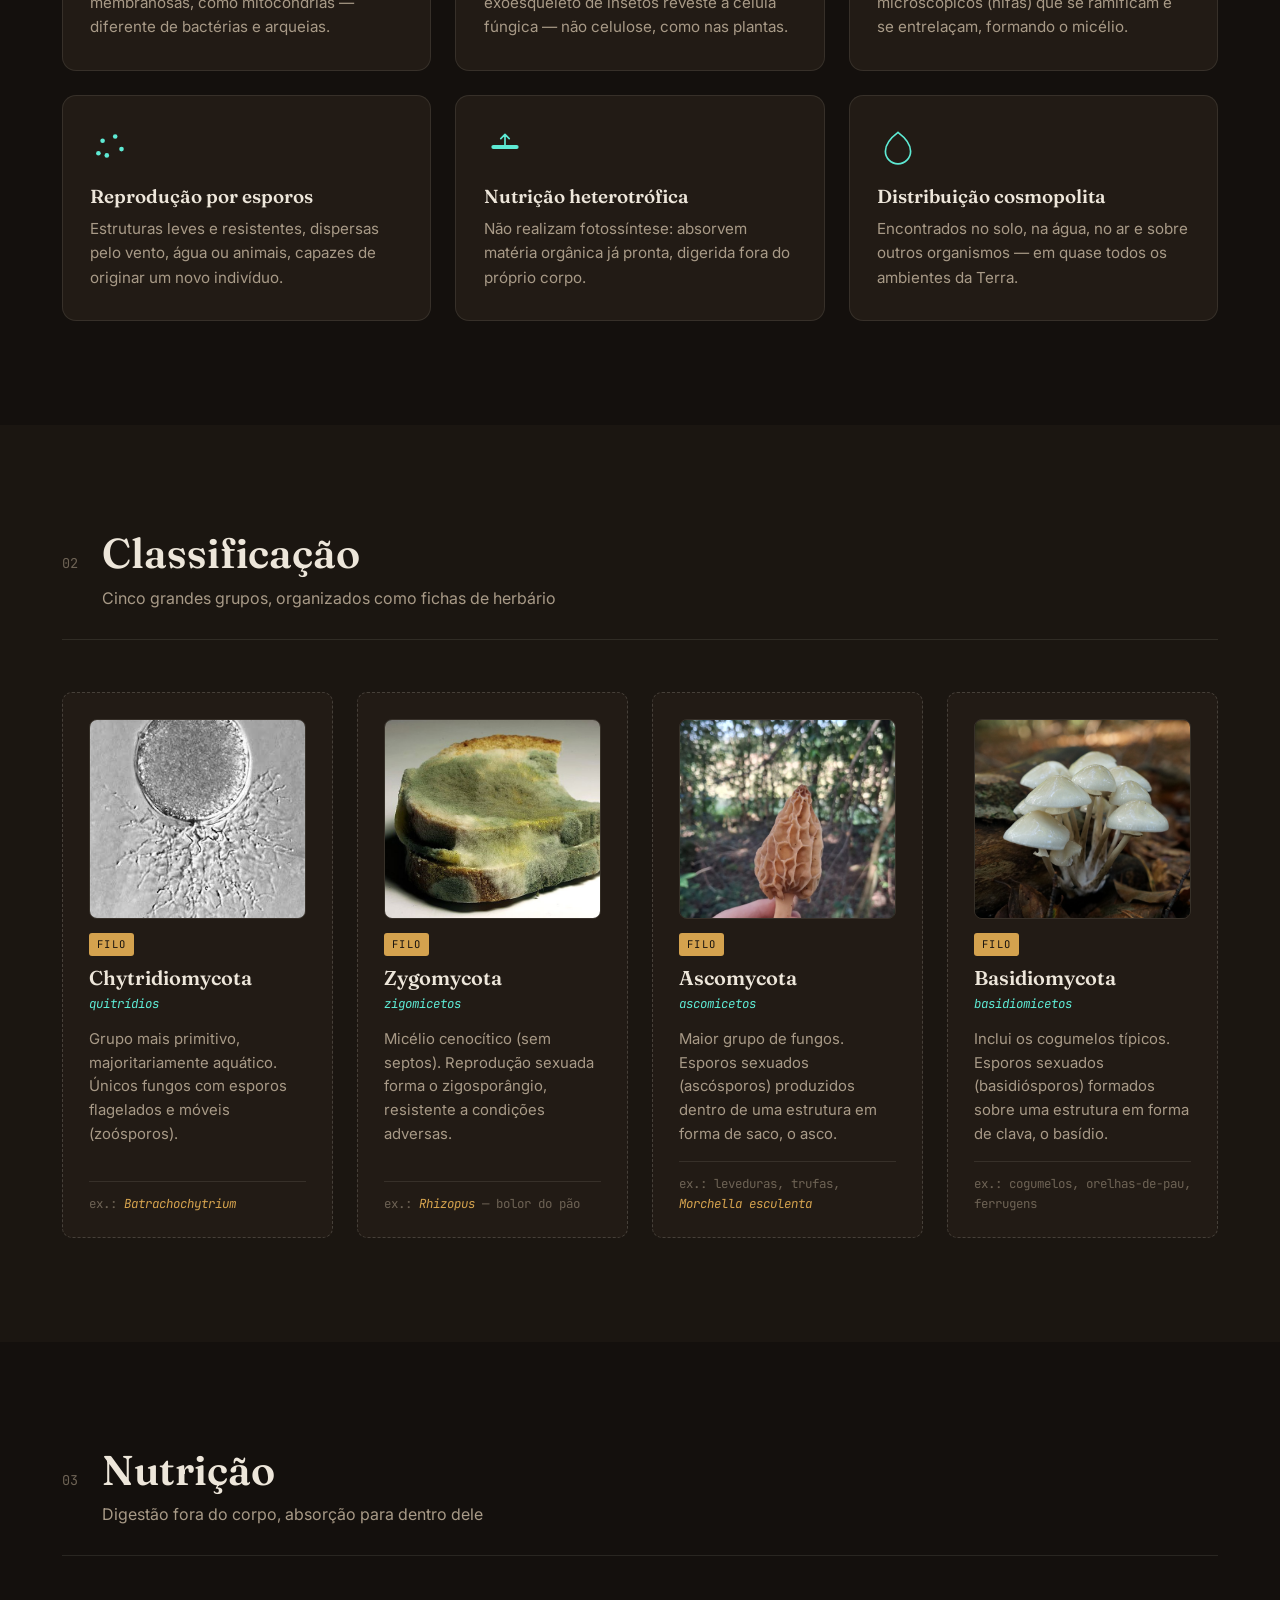
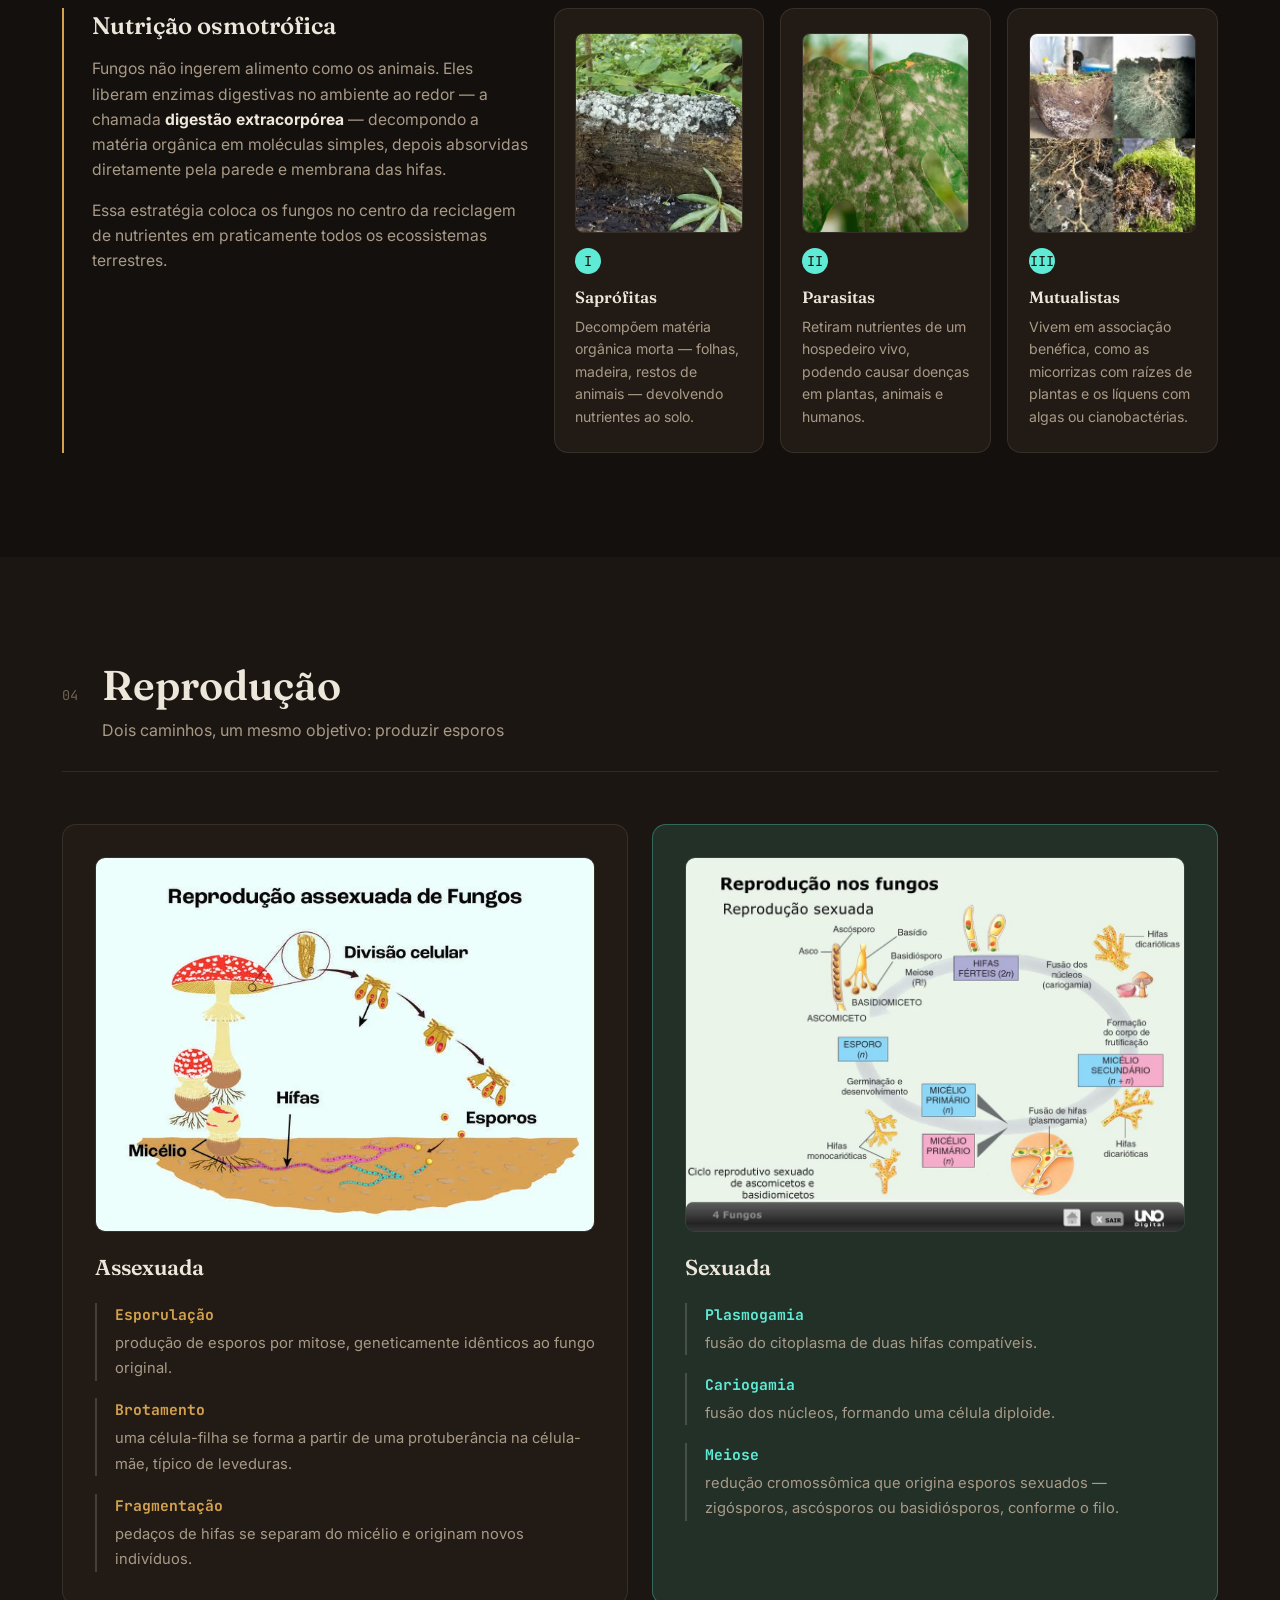
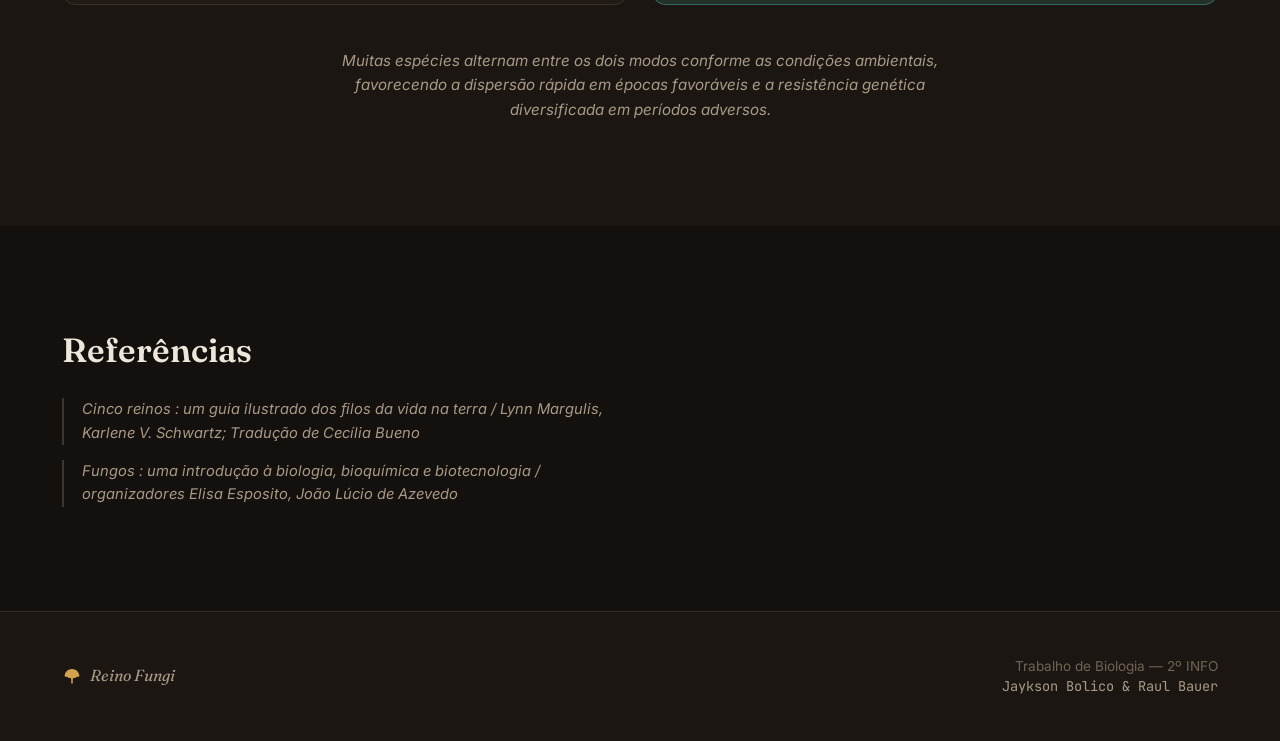
==== commit 2f67b511: "refactor: remove unnecessary comments and improve code clarity" ====
--- a/index.html
+++ b/index.html
@@ -9,7 +9,7 @@
 <!-- Bootstrap 5 (framework delivery) -->
 <link href="https://cdn.jsdelivr.net/npm/bootstrap@5.3.3/dist/css/bootstrap.min.css" rel="stylesheet">
 
-<!-- Google Fonts -->
+<!-- FONTES DO GOOGLE -->
 <link rel="preconnect" href="https://fonts.googleapis.com">
 <link rel="preconnect" href="https://fonts.gstatic.com" crossorigin>
 <link href="https://fonts.googleapis.com/css2?family=Fraunces:ital,opsz,wght@0,9..144,300;0,9..144,450;0,9..144,600;0,9..144,700;1,9..144,450&family=Inter:wght@400;500;600&family=JetBrains+Mono:wght@400;500;600&display=swap" rel="stylesheet">
@@ -18,9 +18,7 @@
 </head>
 <body>
 
-<!-- Mycelium background layer (decorative, drawn by JS) -->
 <svg id="mycelium-bg" aria-hidden="true"></svg>
-
 <!-- NAVBAR -->
 <nav class="navbar navbar-expand-lg fixed-top fungi-nav" id="mainNav">
   <div class="container">
@@ -50,7 +48,7 @@
   </div>
 </nav>
 
-<!-- HERO -->
+<!-- HEADER -->
 <header id="topo" class="hero">
   <div class="container hero-inner">
     <p class="eyebrow reveal">Biologia · Trabalho Escolar</p>
--- a/assets/style.css
+++ b/assets/style.css
@@ -1,6 +1,3 @@
-/* ==========================================================================
-   REINO FUNGI — design tokens
-   ========================================================================== */
 :root {
   --bg:          #14100D;
   --bg-alt:      #1B1611;
@@ -61,9 +58,6 @@
   border-radius: 4px;
 }
 
-/* ==========================================================================
-   Decorative mycelium background
-   ========================================================================== */
 #mycelium-bg {
   position: fixed;
   inset: 0;
@@ -85,9 +79,6 @@
 
 main, header, footer, nav { position: relative; z-index: 1; }
 
-/* ==========================================================================
-   Navbar
-   ========================================================================== */
 .fungi-nav {
   background: rgba(20, 16, 13, 0.72);
   backdrop-filter: blur(14px);
@@ -148,9 +139,6 @@
 }
 .navbar-nav .nav-link.active .nav-num { color: var(--amber); }
 
-/* ==========================================================================
-   Hero
-   ========================================================================== */
 .hero {
   min-height: 92vh;
   display: flex;
@@ -222,9 +210,6 @@
   pointer-events: none;
 }
 
-/* ==========================================================================
-   Imagem de capa (hero)
-   ========================================================================== */
 .cover-image {
   margin: 0 0 -1px;
   padding: 0 var(--container-pad);
@@ -247,9 +232,6 @@
   color: var(--text-faint);
 }
 
-/* ==========================================================================
-   Sections — shared
-   ========================================================================== */
 .section { padding: 6.5rem 0; }
 .section-alt { background: var(--bg-alt); }
 
@@ -277,7 +259,6 @@
   font-size: 1rem;
 }
 
-/* reveal-on-scroll */
 .reveal {
   opacity: 0;
   transform: translateY(10px);
@@ -288,9 +269,7 @@
   transform: translateY(0);
 }
 
-/* ==========================================================================
-   Características — trait cards
-   ========================================================================== */
+
 .trait-card {
   height: 100%;
   background: var(--surface);
@@ -321,9 +300,6 @@
   margin: 0;
 }
 
-/* ==========================================================================
-   Classificação — specimen cards (herbarium label aesthetic)
-   ========================================================================== */
 .specimen-card {
   height: 100%;
   background: var(--surface);
@@ -381,9 +357,6 @@
 .specimen-note { border-style: solid; background: var(--amber-soft); border-color: rgba(212,162,78,0.35); }
 .specimen-note .specimen-tag { background: var(--teal); }
 
-/* ==========================================================================
-   Nutrição
-   ========================================================================== */
 .nutri-explainer {
   height: 100%;
   border-left: 2px solid var(--amber);
@@ -440,9 +413,6 @@
   margin: 0;
 }
 
-/* ==========================================================================
-   Reprodução
-   ========================================================================== */
 .repro-panel {
   height: 100%;
   background: var(--surface);
@@ -501,9 +471,6 @@
   text-align: center;
 }
 
-/* ==========================================================================
-   Referências
-   ========================================================================== */
 .refs-section h2 {
   font-size: clamp(1.6rem, 2.8vw, 2.1rem);
   font-weight: 600;
@@ -520,9 +487,6 @@
 .refs-list p i { color: var(--text-dim); font-style: italic; }
 .refs-list p:last-child { margin-bottom: 0; }
 
-/* ==========================================================================
-   Footer
-   ========================================================================== */
 .site-footer {
   border-top: 1px solid var(--line);
   padding: 2.75rem 0;
@@ -556,9 +520,6 @@
   color: var(--text-dim);
 }
 
-/* ==========================================================================
-   Responsive tweaks
-   ========================================================================== */
 @media (max-width: 991.98px) {
   .navbar-collapse {
     margin-top: 1rem;
